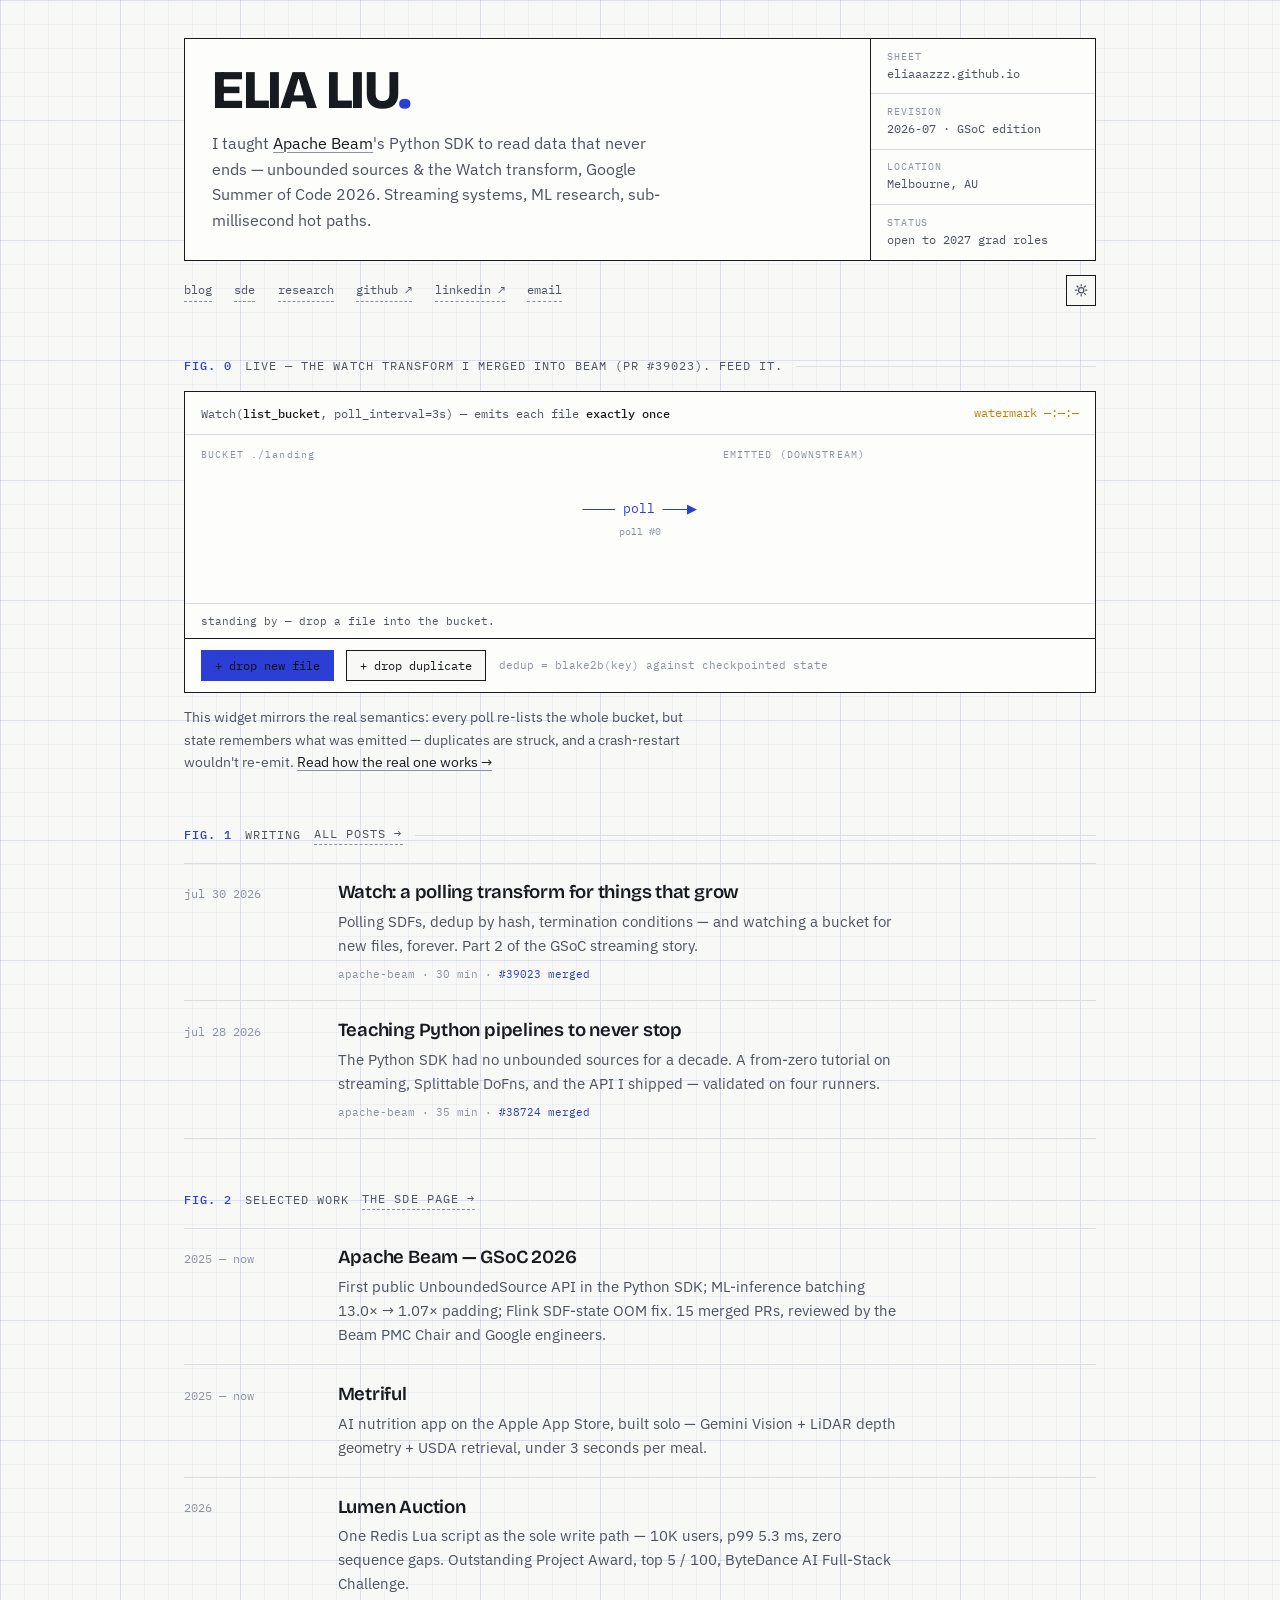
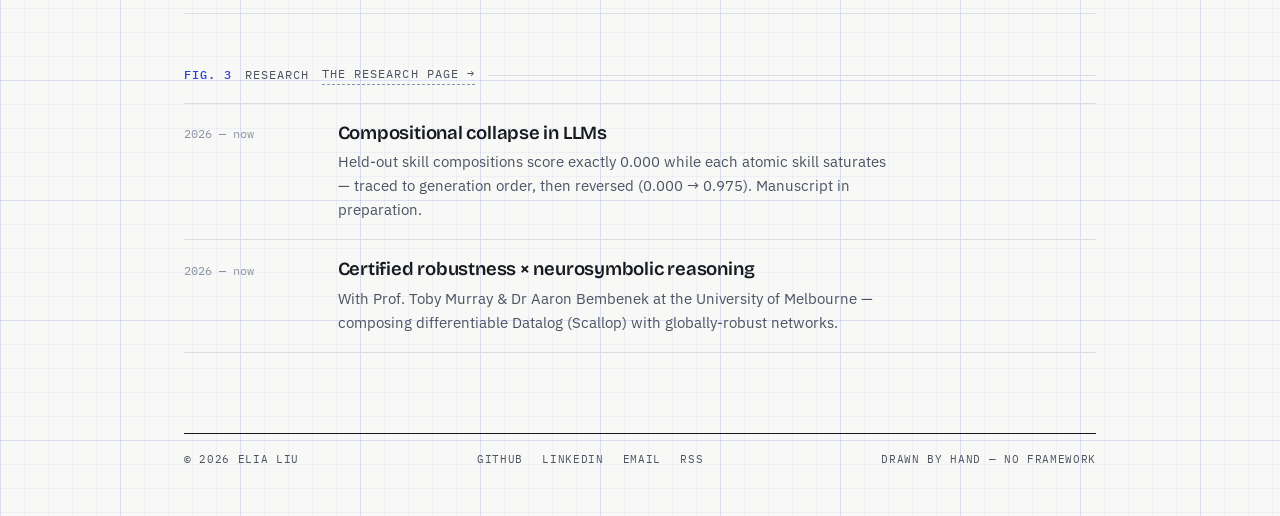
==== index.html @ fddeb636 "feat: launch personal site with schematic design and GSoC blog posts" ====
<!DOCTYPE html>
<html lang="en">
<head>
  <meta charset="utf-8">
  <meta name="viewport" content="width=device-width, initial-scale=1">
  <title>Elia Liu — software engineer &amp; researcher</title>
  <meta name="description" content="Elia (Zhenyu) Liu — GSoC 2026 contributor at Apache Beam, final-year CS at the University of Melbourne. Streaming systems, ML research, and a live demo of the Watch transform.">
  <link rel="canonical" href="https://eliaaazzz.github.io/">
  <meta property="og:title" content="Elia Liu — software engineer &amp; researcher">
  <meta property="og:description" content="I taught Apache Beam's Python SDK to read data that never ends. Streaming systems, ML research, sub-millisecond hot paths.">
  <meta property="og:type" content="website">
  <meta property="og:url" content="https://eliaaazzz.github.io/">
  <meta property="og:site_name" content="Elia Liu">
  <meta name="twitter:card" content="summary">
  <meta name="theme-color" media="(prefers-color-scheme: light)" content="#f8f9f7">
  <meta name="theme-color" media="(prefers-color-scheme: dark)" content="#101114">
  <link rel="icon" type="image/svg+xml" href="/assets/favicon.svg">
  <link rel="alternate" type="application/rss+xml" title="Elia Liu — writing" href="/feed.xml">
  <script>(function(){try{var t=localStorage.getItem("theme");if(t)document.documentElement.setAttribute("data-theme",t)}catch(e){}})();</script>
  <link rel="preconnect" href="https://fonts.googleapis.com">
  <link rel="preconnect" href="https://fonts.gstatic.com" crossorigin>
  <link href="https://fonts.googleapis.com/css2?family=Bricolage+Grotesque:opsz,wght@12..96,600;12..96,700;12..96,800&family=IBM+Plex+Mono:wght@400;500&family=IBM+Plex+Sans:wght@400;500;600&display=swap" rel="stylesheet">
  <link rel="stylesheet" href="/assets/css/main.css">
  <script defer src="/assets/js/main.js"></script>
  <script type="application/ld+json">
  {
    "@context": "https://schema.org",
    "@type": "Person",
    "name": "Elia Liu",
    "alternateName": "Zhenyu Liu",
    "url": "https://eliaaazzz.github.io/",
    "sameAs": [
      "https://github.com/Eliaaazzz",
      "https://www.linkedin.com/in/elia-liu"
    ],
    "jobTitle": "Software Engineer",
    "affiliation": { "@type": "CollegeOrUniversity", "name": "University of Melbourne" }
  }
  </script>
</head>
<body>
  <a class="skip-link" href="#main">Skip to content</a>

  <main id="main" class="shell">

    <header class="tblock">
      <div class="id">
        <h1>Elia Liu<span class="lt">.</span></h1>
        <p class="role">I taught <a href="https://github.com/apache/beam/pulls?q=is%3Apr+author%3AEliaaazzz">Apache Beam</a>'s
          Python SDK to read data that never ends — unbounded sources &amp; the Watch transform,
          Google Summer of Code 2026. Streaming systems, ML research, sub-millisecond hot paths.</p>
      </div>
      <div class="meta">
        <div><b>SHEET</b>eliaaazzz.github.io</div>
        <div><b>REVISION</b>2026-07 · GSoC edition</div>
        <div><b>LOCATION</b>Melbourne, AU</div>
        <div><b>STATUS</b>open to 2027 grad roles</div>
      </div>
    </header>

    <div class="crumbs-row">
      <nav class="crumbs" aria-label="Site">
        <a href="/blog/">blog</a>
        <a href="/sde/">sde</a>
        <a href="/research/">research</a>
        <a href="https://github.com/Eliaaazzz">github ↗</a>
        <a href="https://www.linkedin.com/in/elia-liu">linkedin ↗</a>
        <a href="mailto:elialiulzy@gmail.com">email</a>
      </nav>
      <button class="theme-btn" type="button" aria-label="Toggle color theme">
        <svg class="sun" viewBox="0 0 24 24" fill="none" stroke="currentColor" stroke-width="2" stroke-linecap="round" aria-hidden="true"><circle cx="12" cy="12" r="4.4"/><path d="M12 2.5v2.4M12 19.1v2.4M2.5 12h2.4M19.1 12h2.4M5 5l1.7 1.7M17.3 17.3 19 19M19 5l-1.7 1.7M6.7 17.3 5 19"/></svg>
        <svg class="moon" viewBox="0 0 24 24" fill="none" stroke="currentColor" stroke-width="2" stroke-linecap="round" stroke-linejoin="round" aria-hidden="true"><path d="M20.2 14.2A8.2 8.2 0 0 1 9.8 3.8a8.2 8.2 0 1 0 10.4 10.4Z"/></svg>
      </button>
    </div>

    <section class="fig" aria-labelledby="fig0">
      <div class="fig-cap" id="fig0"><span class="no">FIG. 0</span><span>live — the Watch transform I merged into Beam (PR #39023). feed it.</span></div>
      <div class="sim" id="sim">
        <div class="sim-head">
          <span class="t">Watch(<b>list_bucket</b>, poll_interval=3s) — emits each file <b>exactly once</b></span>
          <span class="wm" id="wm">watermark —:—:—</span>
        </div>
        <div class="sim-body">
          <div class="lane"><h4>BUCKET ./landing</h4><div id="bucket"></div></div>
          <div class="pipe"><span class="arrow">──── poll ───▶</span><span class="lbl" id="pollno">poll #0</span></div>
          <div class="lane"><h4>EMITTED (DOWNSTREAM)</h4><div id="out"></div></div>
        </div>
        <div class="sim-log" id="log">standing by — drop a file into the bucket.</div>
        <div class="sim-controls">
          <button class="btn primary" id="add" type="button">+ drop new file</button>
          <button class="btn" id="dup" type="button">+ drop duplicate</button>
          <span class="hint">dedup = blake2b(key) against checkpointed state</span>
        </div>
      </div>
      <p class="sim-note">This widget mirrors the real semantics: every poll re-lists the whole
        bucket, but state remembers what was emitted — duplicates are struck, and a crash-restart
        wouldn't re-emit. <a href="/blog/beam-python-watch-transform/">Read how the real one works →</a></p>
    </section>

    <section class="fig" aria-labelledby="fig1">
      <div class="fig-cap" id="fig1"><span class="no">FIG. 1</span><span>writing</span><a href="/blog/">all posts →</a></div>
      <div class="rows">
        <div class="row">
          <span class="when">jul 30 2026</span>
          <div>
            <h3><a href="/blog/beam-python-watch-transform/">Watch: a polling transform for things that grow</a></h3>
            <p>Polling SDFs, dedup by hash, termination conditions — and watching a bucket for new
              files, forever. Part 2 of the GSoC streaming story.</p>
            <div class="refs">apache-beam · 30 min · <span class="pr">#39023 merged</span></div>
          </div>
        </div>
        <div class="row">
          <span class="when">jul 28 2026</span>
          <div>
            <h3><a href="/blog/beam-python-unbounded-sources/">Teaching Python pipelines to never stop</a></h3>
            <p>The Python SDK had no unbounded sources for a decade. A from-zero tutorial on streaming,
              Splittable DoFns, and the API I shipped — validated on four runners.</p>
            <div class="refs">apache-beam · 35 min · <span class="pr">#38724 merged</span></div>
          </div>
        </div>
      </div>
    </section>

    <section class="fig" aria-labelledby="fig2">
      <div class="fig-cap" id="fig2"><span class="no">FIG. 2</span><span>selected work</span><a href="/sde/">the SDE page →</a></div>
      <div class="rows">
        <div class="row">
          <span class="when">2025 — now</span>
          <div>
            <h3><a href="/sde/#beam">Apache Beam — GSoC 2026</a></h3>
            <p>First public UnboundedSource API in the Python SDK; ML-inference batching
              13.0× → 1.07× padding; Flink SDF-state OOM fix. 15 merged PRs, reviewed by the
              Beam PMC Chair and Google engineers.</p>
          </div>
        </div>
        <div class="row">
          <span class="when">2025 — now</span>
          <div>
            <h3><a href="/sde/#metriful">Metriful</a></h3>
            <p>AI nutrition app on the Apple App Store, built solo — Gemini Vision + LiDAR depth
              geometry + USDA retrieval, under 3 seconds per meal.</p>
          </div>
        </div>
        <div class="row">
          <span class="when">2026</span>
          <div>
            <h3><a href="/sde/#lumen">Lumen Auction</a></h3>
            <p>One Redis Lua script as the sole write path — 10K users, p99 5.3 ms, zero sequence
              gaps. Outstanding Project Award, top 5 / 100, ByteDance AI Full-Stack Challenge.</p>
          </div>
        </div>
      </div>
    </section>

    <section class="fig" aria-labelledby="fig3">
      <div class="fig-cap" id="fig3"><span class="no">FIG. 3</span><span>research</span><a href="/research/">the research page →</a></div>
      <div class="rows">
        <div class="row">
          <span class="when">2026 — now</span>
          <div>
            <h3><a href="/research/#compomole">Compositional collapse in LLMs</a></h3>
            <p>Held-out skill compositions score exactly 0.000 while each atomic skill saturates —
              traced to generation order, then reversed (0.000 → 0.975). Manuscript in preparation.</p>
          </div>
        </div>
        <div class="row">
          <span class="when">2026 — now</span>
          <div>
            <h3><a href="/research/#neurosymbolic">Certified robustness × neurosymbolic reasoning</a></h3>
            <p>With Prof. Toby Murray &amp; Dr Aaron Bembenek at the University of Melbourne — composing
              differentiable Datalog (Scallop) with globally-robust networks.</p>
          </div>
        </div>
      </div>
    </section>

  </main>

  <footer class="foot shell">
    <div class="foot-inner">
      <span>© 2026 Elia Liu</span>
      <nav class="foot-links" aria-label="Elsewhere">
        <a href="https://github.com/Eliaaazzz">GitHub</a>
        <a href="https://www.linkedin.com/in/elia-liu">LinkedIn</a>
        <a href="mailto:elialiulzy@gmail.com">Email</a>
        <a href="/feed.xml">RSS</a>
      </nav>
      <span>drawn by hand — no framework</span>
    </div>
  </footer>
</body>
</html>
---- assets/css/main.css ----
/* ==========================================================================
   elia liu — personal site
   Direction: "Working Schematic" — the site as an annotated engineering
   drawing that runs. Graph-paper ground, drawing-sheet title block,
   FIG.-numbered sections, ultramarine drafting ink, one live instrument.
   Type: Bricolage Grotesque (display) · IBM Plex Sans (body) · IBM Plex Mono (data)
   Hand-written CSS. No framework, no build step.
   ========================================================================== */

/* ---------- tokens ---------- */

:root {
  color-scheme: light;

  --paper: #f8f9f7;
  --panel: #fdfdfc;
  --inset: #f0f1ee;
  --ink: #171a1f;
  --ink2: #4c5361;
  --ink3: #8b93a3;
  --line: #d9dce3;
  --frame: #171a1f;            /* 1.5px drawing frames */

  --blue: #2b3fd6;             /* ultramarine drafting ink */
  --blue-strong: #1e2fa8;
  --blue-soft: rgba(43, 63, 214, 0.08);
  --amber: #c77e02;            /* instrument readouts (watermark) */

  --grid: rgba(43, 63, 214, 0.05);
  --grid2: rgba(43, 63, 214, 0.1);

  --sel: rgba(43, 63, 214, 0.16);

  --code-bg: #f1f2ee;
  --syn-comment: #7d8490;
  --syn-keyword: #2b3fd6;
  --syn-string: #2f7d4f;
  --syn-number: #c77e02;
  --syn-title: #7a3fd1;
  --syn-builtin: #8a4baf;

  --disp: "Bricolage Grotesque", "Arial Black", sans-serif;
  --sans: "IBM Plex Sans", -apple-system, "Segoe UI", sans-serif;
  --mono: "IBM Plex Mono", ui-monospace, Consolas, monospace;

  --w: 60rem;
  --w-prose: 44rem;
}

[data-theme="dark"] {
  color-scheme: dark;
  --paper: #101114;
  --panel: #16181d;
  --inset: #1a1c22;
  --ink: #e8eaf2;
  --ink2: #aab0bf;
  --ink3: #6c7382;
  --line: #2a2d35;
  --frame: #c6cad6;

  --blue: #8b9aff;
  --blue-strong: #a9b5ff;
  --blue-soft: rgba(139, 154, 255, 0.12);
  --amber: #e0a33e;

  --grid: rgba(139, 154, 255, 0.045);
  --grid2: rgba(139, 154, 255, 0.09);

  --sel: rgba(139, 154, 255, 0.25);

  --code-bg: #14161a;
  --syn-comment: #7d8590;
  --syn-keyword: #8b9aff;
  --syn-string: #7ec699;
  --syn-number: #e0a33e;
  --syn-title: #c39ef0;
  --syn-builtin: #c39ef0;
}

@media (prefers-color-scheme: dark) {
  :root:not([data-theme="light"]) {
    color-scheme: dark;
    --paper: #101114;
    --panel: #16181d;
    --inset: #1a1c22;
    --ink: #e8eaf2;
    --ink2: #aab0bf;
    --ink3: #6c7382;
    --line: #2a2d35;
    --frame: #c6cad6;

    --blue: #8b9aff;
    --blue-strong: #a9b5ff;
    --blue-soft: rgba(139, 154, 255, 0.12);
    --amber: #e0a33e;

    --grid: rgba(139, 154, 255, 0.045);
    --grid2: rgba(139, 154, 255, 0.09);

    --sel: rgba(139, 154, 255, 0.25);

    --code-bg: #14161a;
    --syn-comment: #7d8590;
    --syn-keyword: #8b9aff;
    --syn-string: #7ec699;
    --syn-number: #e0a33e;
    --syn-title: #c39ef0;
    --syn-builtin: #c39ef0;
  }
}

/* ---------- base ---------- */

*, *::before, *::after { box-sizing: border-box; }

html { -webkit-text-size-adjust: 100%; }

body {
  margin: 0;
  overflow-x: clip;
  background: var(--paper);
  color: var(--ink);
  font-family: var(--sans);
  font-size: 1rem;
  line-height: 1.62;
  -webkit-font-smoothing: antialiased;
  text-rendering: optimizeLegibility;
  background-image:
    linear-gradient(var(--grid) 1px, transparent 1px),
    linear-gradient(90deg, var(--grid) 1px, transparent 1px),
    linear-gradient(var(--grid2) 1px, transparent 1px),
    linear-gradient(90deg, var(--grid2) 1px, transparent 1px);
  background-size: 24px 24px, 24px 24px, 120px 120px, 120px 120px;
}

::selection { background: var(--sel); }

img, svg { max-width: 100%; height: auto; }

a {
  color: inherit;
  text-decoration: underline;
  text-decoration-thickness: 1px;
  text-underline-offset: 3px;
  text-decoration-color: var(--ink3);
  transition: color 120ms ease, text-decoration-color 120ms ease;
}
a:hover { color: var(--blue); text-decoration-color: var(--blue); }

:focus-visible {
  outline: 2px solid var(--blue);
  outline-offset: 2px;
}

h1, h2, h3, h4 { margin: 0; line-height: 1.15; }

.shell { max-width: var(--w); margin-inline: auto; padding-inline: 1.5rem; }
.shell--prose { max-width: var(--w-prose); }

.skip-link {
  position: absolute;
  left: 1rem;
  top: -3.5rem;
  z-index: 100;
  background: var(--ink);
  color: var(--paper);
  padding: 0.4rem 0.8rem;
  font-family: var(--mono);
  font-size: 0.8rem;
  text-decoration: none;
  transition: top 120ms ease;
}
.skip-link:focus-visible { top: 1rem; }

/* ---------- topbar (sub-pages) ---------- */

.topbar {
  display: flex;
  align-items: center;
  justify-content: space-between;
  gap: 1rem;
  padding-block: 1.6rem 0;
}
.topbar .wordmark {
  font-family: var(--disp);
  font-weight: 800;
  font-size: 1.05rem;
  letter-spacing: -0.02em;
  text-decoration: none;
}
.topbar .wordmark:hover { color: var(--blue); }
.topbar .wordmark .lt { color: var(--blue); }
.topbar-right { display: flex; align-items: center; gap: 0.9rem 1.3rem; flex-wrap: wrap; justify-content: flex-end; }

/* ---------- crumbs nav ---------- */

.crumbs {
  display: flex;
  align-items: center;
  flex-wrap: wrap;
  gap: 0.8rem 1.4rem;
  font-family: var(--mono);
  font-size: 0.78rem;
}
.crumbs a {
  color: var(--ink2);
  text-decoration: none;
  border-bottom: 1px dashed var(--ink3);
  padding-bottom: 1px;
}
.crumbs a:hover { color: var(--blue); border-bottom-color: var(--blue); }
.crumbs a[aria-current="page"] { color: var(--ink); border-bottom: 2px solid var(--blue); }
.crumbs-row { margin: 0.9rem 0 0; display: flex; align-items: center; justify-content: space-between; gap: 1rem; }

.theme-btn {
  display: grid;
  place-items: center;
  width: 1.9rem;
  height: 1.9rem;
  padding: 0;
  border: 1.5px solid var(--frame);
  background: var(--paper);
  color: var(--ink2);
  cursor: pointer;
}
.theme-btn:hover { background: var(--ink); color: var(--paper); border-color: var(--ink); }
.theme-btn svg { width: 0.9rem; height: 0.9rem; }
.theme-btn .moon { display: none; }
[data-theme="dark"] .theme-btn .moon { display: block; }
[data-theme="dark"] .theme-btn .sun { display: none; }
@media (prefers-color-scheme: dark) {
  :root:not([data-theme="light"]) .theme-btn .moon { display: block; }
  :root:not([data-theme="light"]) .theme-btn .sun { display: none; }
}

/* ---------- title block (home hero) ---------- */

.tblock {
  margin-top: 2.4rem;
  border: 1.5px solid var(--frame);
  background: var(--panel);
  display: grid;
  grid-template-columns: 1fr auto;
}
.tblock .id { padding: 1.5rem 1.7rem 1.6rem; border-right: 1.5px solid var(--frame); }
.tblock h1 {
  font-family: var(--disp);
  font-weight: 800;
  font-size: clamp(2.1rem, 5.5vw, 3.4rem);
  letter-spacing: -0.03em;
  line-height: 1;
  text-transform: uppercase;
}
.tblock h1 .lt { color: var(--blue); }
.tblock .role { margin: 0.8rem 0 0; color: var(--ink2); max-width: 46ch; }
.tblock .role a { color: var(--ink); }
.tblock .role a:hover { color: var(--blue); }
.tblock .meta { display: grid; grid-auto-rows: 1fr; min-width: 14rem; }
.tblock .meta > div {
  padding: 0.5rem 1rem;
  border-bottom: 1px solid var(--line);
  font-family: var(--mono);
  font-size: 0.73rem;
  color: var(--ink2);
  display: flex;
  flex-direction: column;
  justify-content: center;
}
.tblock .meta > div:last-child { border-bottom: 0; }
.tblock .meta b {
  color: var(--ink3);
  font-weight: 400;
  font-size: 0.62rem;
  letter-spacing: 0.09em;
}
@media (max-width: 700px) {
  .tblock { grid-template-columns: 1fr; }
  .tblock .id { border-right: 0; border-bottom: 1.5px solid var(--frame); }
  .tblock .meta { grid-auto-rows: auto; grid-template-columns: 1fr 1fr; }
}

/* ---------- page strip (sub-page heading) ---------- */

.pstrip {
  margin-top: 1.6rem;
  border: 1.5px solid var(--frame);
  background: var(--panel);
  display: flex;
  align-items: stretch;
  justify-content: space-between;
  gap: 1rem;
}
.pstrip h1 {
  font-family: var(--disp);
  font-weight: 800;
  font-size: clamp(1.5rem, 3.6vw, 2.2rem);
  letter-spacing: -0.025em;
  text-transform: uppercase;
  padding: 1rem 1.4rem;
}
.pstrip .cell {
  border-left: 1.5px solid var(--frame);
  padding: 0.7rem 1.1rem;
  font-family: var(--mono);
  font-size: 0.7rem;
  color: var(--ink2);
  display: flex;
  flex-direction: column;
  justify-content: center;
  min-width: 10rem;
}
.pstrip .cell b { color: var(--ink3); font-weight: 400; font-size: 0.6rem; letter-spacing: 0.09em; }
@media (max-width: 560px) { .pstrip .cell { display: none; } }

.page-dek { margin: 1.3rem 0 0; color: var(--ink2); max-width: 62ch; }
.page-dek a { color: var(--ink); }
.page-dek a:hover { color: var(--blue); }

/* ---------- FIG sections ---------- */

.fig { margin-top: 3.2rem; }
.fig-cap {
  font-family: var(--mono);
  font-size: 0.72rem;
  letter-spacing: 0.09em;
  color: var(--ink2);
  display: flex;
  align-items: center;
  gap: 0.8rem;
  text-transform: uppercase;
}
.fig-cap .no { color: var(--blue); font-weight: 500; white-space: nowrap; }
.fig-cap::after { content: ""; flex: 1; border-top: 1px solid var(--line); }
.fig-cap a { color: var(--ink2); text-decoration: none; border-bottom: 1px dashed var(--ink3); }
.fig-cap a:hover { color: var(--blue); border-bottom-color: var(--blue); }

/* ---------- rows (lists of work / posts) ---------- */

.rows { margin-top: 1.1rem; }
.row {
  display: grid;
  grid-template-columns: 8rem 1fr;
  gap: 0.4rem 1.6rem;
  padding: 1.05rem 0;
  border-bottom: 1px solid var(--line);
}
.row:first-child { border-top: 1px solid var(--line); }
.row .when {
  font-family: var(--mono);
  font-size: 0.72rem;
  color: var(--ink3);
  padding-top: 0.3rem;
  line-height: 1.6;
}
.row .when .place { display: block; margin-top: 0.15rem; }
.row h3 {
  font-family: var(--disp);
  font-weight: 600;
  font-size: 1.16rem;
  letter-spacing: -0.012em;
  line-height: 1.3;
}
.row h3 a { text-decoration: none; border-bottom: 2px solid transparent; }
.row h3 a:hover { color: var(--blue); border-bottom-color: var(--blue); }
.row p { margin: 0.35rem 0 0; color: var(--ink2); font-size: 0.93rem; max-width: 62ch; }
.row p a { color: var(--ink); }
.row .refs {
  font-family: var(--mono);
  font-size: 0.7rem;
  color: var(--ink3);
  margin-top: 0.45rem;
}
.row .refs .pr { color: var(--blue); }
.row ul { margin: 0.7rem 0 0; padding-left: 1.15rem; font-size: 0.92rem; color: var(--ink2); }
.row li { margin-bottom: 0.45rem; line-height: 1.6; }
.row li::marker { color: var(--blue); }
.row li strong { color: var(--ink); font-weight: 600; }
.row li a { color: var(--ink); }
@media (max-width: 640px) {
  .row { grid-template-columns: 1fr; }
  .row .when .place { display: inline; margin-left: 0.5rem; }
}

/* ---------- spec table (skills / education) ---------- */

.spec { margin-top: 1.1rem; border: 1.5px solid var(--frame); background: var(--panel); }
.spec-row {
  display: grid;
  grid-template-columns: 10rem 1fr;
  border-bottom: 1px solid var(--line);
}
.spec-row:last-child { border-bottom: 0; }
.spec-row .k {
  font-family: var(--mono);
  font-size: 0.68rem;
  letter-spacing: 0.09em;
  text-transform: uppercase;
  color: var(--ink3);
  padding: 0.7rem 1rem;
  border-right: 1px solid var(--line);
}
.spec-row .v { padding: 0.6rem 1rem; font-size: 0.9rem; color: var(--ink2); }
.spec-row .v a { color: var(--ink); }
@media (max-width: 560px) {
  .spec-row { grid-template-columns: 1fr; }
  .spec-row .k { border-right: 0; padding-bottom: 0; }
}

/* ---------- the live instrument (Watch sim) ---------- */

.sim { border: 1.5px solid var(--frame); margin-top: 1rem; background: var(--panel); }
.sim-head {
  display: flex;
  justify-content: space-between;
  align-items: center;
  flex-wrap: wrap;
  gap: 0.4rem 1rem;
  padding: 0.7rem 1rem;
  border-bottom: 1px solid var(--line);
}
.sim-head .t { font-family: var(--mono); font-size: 0.74rem; color: var(--ink2); }
.sim-head .t b { color: var(--ink); font-weight: 500; }
.sim-head .wm { font-family: var(--mono); font-size: 0.72rem; color: var(--amber); }
.sim-body { display: grid; grid-template-columns: 1fr auto 1fr; min-height: 168px; }
.sim .lane { padding: 0.9rem 1rem; min-width: 0; }
.sim .lane h4 {
  margin: 0 0 0.6rem;
  font-family: var(--mono);
  font-weight: 400;
  font-size: 0.64rem;
  letter-spacing: 0.11em;
  color: var(--ink3);
}
.sim .pipe {
  display: flex;
  flex-direction: column;
  justify-content: center;
  align-items: center;
  padding: 0 0.6rem;
}
.sim .pipe .arrow { font-family: var(--mono); color: var(--blue); font-size: 0.8rem; white-space: nowrap; }
.sim .pipe .lbl { font-family: var(--mono); font-size: 0.6rem; color: var(--ink3); margin-top: 0.25rem; }
.chip {
  display: inline-flex;
  align-items: center;
  gap: 0.4rem;
  font-family: var(--mono);
  font-size: 0.74rem;
  border: 1px solid var(--line);
  padding: 0.16rem 0.5rem;
  margin: 0 0.3rem 0.35rem 0;
  background: var(--paper);
  transition: border-color 200ms ease, box-shadow 200ms ease, color 200ms ease;
}
.chip.scan { border-color: var(--blue); box-shadow: 0 0 0 2px var(--blue-soft); }
.chip.new { border-color: var(--blue); color: var(--blue); }
.chip.dup { color: var(--ink3); text-decoration: line-through; }
.chip .ts { color: var(--ink3); font-size: 0.62rem; }
.sim-log {
  border-top: 1px solid var(--line);
  padding: 0.5rem 1rem;
  font-family: var(--mono);
  font-size: 0.7rem;
  color: var(--ink2);
  min-height: 1.5rem;
}
.sim-log .ok { color: var(--blue); }
.sim-controls {
  display: flex;
  align-items: center;
  gap: 0.6rem 0.8rem;
  flex-wrap: wrap;
  padding: 0.7rem 1rem;
  border-top: 1.5px solid var(--frame);
}
.sim-controls .hint { font-family: var(--mono); font-size: 0.66rem; color: var(--ink3); }
.btn {
  font-family: var(--mono);
  font-size: 0.74rem;
  border: 1.5px solid var(--frame);
  background: var(--paper);
  color: var(--ink);
  padding: 0.42rem 0.8rem;
  cursor: pointer;
}
.btn:hover { background: var(--ink); color: var(--paper); }
.btn.primary { background: var(--blue); border-color: var(--blue); color: #fff; }
.btn.primary:hover { background: var(--blue-strong); border-color: var(--blue-strong); }
[data-theme="dark"] .btn.primary, :root:not([data-theme="light"]) .btn.primary { color: #101114; }
.sim-note { font-size: 0.88rem; color: var(--ink2); margin: 0.8rem 0 0; max-width: 64ch; }
.sim-note a { color: var(--ink); }
@media (max-width: 700px) {
  .sim-body { grid-template-columns: 1fr; }
  .sim .pipe { padding: 0.5rem 1rem; align-items: flex-start; }
}

/* ---------- link row ---------- */

.link-row {
  display: flex;
  flex-wrap: wrap;
  gap: 0.6rem 1.4rem;
  margin-top: 1.1rem;
  font-family: var(--mono);
  font-size: 0.8rem;
}
.link-row a { color: var(--ink2); text-decoration: none; border-bottom: 1px dashed var(--ink3); padding-bottom: 1px; }
.link-row a:hover { color: var(--blue); border-bottom-color: var(--blue); }

/* ---------- posts ---------- */

.post-head { padding-top: 2.2rem; }
.post-head .crumb { font-family: var(--mono); font-size: 0.74rem; color: var(--ink3); }
.post-head .crumb a { color: var(--ink2); text-decoration: none; border-bottom: 1px dashed var(--ink3); }
.post-head .crumb a:hover { color: var(--blue); border-bottom-color: var(--blue); }
.post-head h1 {
  margin-top: 1rem;
  font-family: var(--disp);
  font-weight: 800;
  font-size: clamp(1.9rem, 4.5vw, 2.9rem);
  letter-spacing: -0.028em;
  line-height: 1.08;
  text-wrap: balance;
}
.post-head .dek { margin: 1.2rem 0 0; color: var(--ink2); line-height: 1.7; max-width: 62ch; }
.post-meta {
  display: flex;
  flex-wrap: wrap;
  gap: 0.35rem 0.55rem;
  margin-top: 1.2rem;
  font-family: var(--mono);
  font-size: 0.74rem;
  color: var(--ink3);
}
.post-meta .sep { color: var(--line); }

.post-layout { padding-top: 2rem; }

.toc { display: none; }
details.toc-mobile {
  margin: 0 0 2.2rem;
  border: 1.5px solid var(--frame);
  background: var(--panel);
  padding: 0.75rem 1rem;
  font-size: 0.9rem;
}
details.toc-mobile summary {
  cursor: pointer;
  font-family: var(--mono);
  font-size: 0.7rem;
  letter-spacing: 0.11em;
  text-transform: uppercase;
  color: var(--ink2);
}
details.toc-mobile ol { margin: 0.8rem 0 0.2rem; padding-left: 1.3rem; color: var(--ink2); }
details.toc-mobile li { margin-bottom: 0.3rem; }
details.toc-mobile a { text-decoration: none; color: inherit; }
details.toc-mobile a:hover { color: var(--blue); }

/* ---------- prose ---------- */

.prose { line-height: 1.75; max-width: var(--w-prose); }

.prose p, .prose ul, .prose ol { margin: 0 0 1.25rem; }
.prose ul, .prose ol { padding-left: 1.35rem; }
.prose li { margin-bottom: 0.4rem; }
.prose li::marker { color: var(--blue); }

.prose a { text-decoration-color: var(--ink3); }
.prose a:hover { color: var(--blue); text-decoration-color: var(--blue); }

.prose strong { font-weight: 600; }

.prose h2 {
  font-family: var(--disp);
  font-size: 1.45rem;
  font-weight: 700;
  letter-spacing: -0.018em;
  margin: 3rem 0 1rem;
  scroll-margin-top: 2rem;
}
.prose h3 {
  font-family: var(--disp);
  font-size: 1.1rem;
  font-weight: 600;
  margin: 2.2rem 0 0.8rem;
  scroll-margin-top: 2rem;
}
.prose h2 a, .prose h3 a { text-decoration: none; }
.prose h2 a:hover, .prose h3 a:hover { color: var(--blue); }

.prose hr { border: 0; border-top: 1px solid var(--line); margin: 2.5rem 0; }

.prose blockquote {
  margin: 1.6rem 0;
  padding: 0.1rem 0 0.1rem 1.1rem;
  border-left: 2px solid var(--blue);
  color: var(--ink2);
}
.prose blockquote p:last-child { margin-bottom: 0; }

.prose code {
  font-family: var(--mono);
  font-size: 0.85em;
  background: var(--inset);
  border: 1px solid var(--line);
  padding: 0.08em 0.32em;
  overflow-wrap: break-word;
}

/* code blocks */
.codeblock {
  margin: 1.6rem 0;
  border: 1.5px solid var(--frame);
  background: var(--code-bg);
  overflow: hidden;
}
.codeblock-bar {
  display: flex;
  align-items: center;
  justify-content: space-between;
  gap: 1rem;
  padding: 0.45rem 0.9rem;
  border-bottom: 1px solid var(--line);
  background: var(--panel);
}
.codeblock-bar .fname { font-family: var(--mono); font-size: 0.7rem; letter-spacing: 0.05em; color: var(--ink2); }
.copy-btn {
  font-family: var(--mono);
  font-size: 0.68rem;
  color: var(--ink2);
  background: transparent;
  border: 1px solid var(--line);
  padding: 0.14rem 0.5rem;
  cursor: pointer;
}
.copy-btn:hover { color: var(--paper); background: var(--ink); border-color: var(--ink); }
.copy-btn.done { color: var(--blue); border-color: var(--blue); background: transparent; }

.codeblock pre {
  margin: 0;
  padding: 0.95rem 1rem;
  overflow-x: auto;
  font-family: var(--mono);
  font-size: 0.8125rem;
  line-height: 1.6;
  -webkit-overflow-scrolling: touch;
}
.codeblock pre code { background: none; border: 0; padding: 0; font-size: inherit; }

.hljs { color: var(--ink); }
.hljs-comment, .hljs-quote { color: var(--syn-comment); font-style: italic; }
.hljs-keyword, .hljs-selector-tag { color: var(--syn-keyword); }
.hljs-string, .hljs-addition { color: var(--syn-string); }
.hljs-number, .hljs-literal { color: var(--syn-number); }
.hljs-title, .hljs-section, .hljs-name { color: var(--syn-title); }
.hljs-built_in, .hljs-type, .hljs-class { color: var(--syn-builtin); }
.hljs-meta, .hljs-doctag { color: var(--syn-comment); }
.hljs-emphasis { font-style: italic; }
.hljs-strong { font-weight: 600; }

/* callouts — drawing annotations */
.callout {
  margin: 1.6rem 0;
  padding: 0.9rem 1.1rem;
  border: 1px dashed var(--ink3);
  background: var(--panel);
  font-size: 0.9375rem;
}
.callout p { margin: 0 0 0.5rem; }
.callout p:last-child { margin: 0; }
.callout .callout-label {
  display: block;
  font-family: var(--mono);
  font-size: 0.66rem;
  letter-spacing: 0.12em;
  text-transform: uppercase;
  color: var(--blue);
  margin-bottom: 0.45rem;
}
.callout--plain .callout-label { color: var(--ink3); }

/* tables */
.table-wrap { margin: 1.6rem 0; overflow-x: auto; border: 1.5px solid var(--frame); background: var(--panel); }
.prose table { border-collapse: collapse; width: 100%; font-size: 0.86rem; line-height: 1.55; }
.prose th {
  font-family: var(--mono);
  font-weight: 500;
  font-size: 0.68rem;
  letter-spacing: 0.09em;
  text-transform: uppercase;
  text-align: left;
  color: var(--ink3);
  padding: 0.55rem 1rem;
  border-bottom: 1.5px solid var(--frame);
}
.prose td { padding: 0.55rem 1rem; border-bottom: 1px solid var(--line); vertical-align: top; }
.prose tr:last-child td { border-bottom: 0; }
.prose td:first-child { white-space: nowrap; }

/* figures & diagrams */
.prose figure { margin: 2rem 0; }
.prose figcaption {
  margin-top: 0.7rem;
  font-family: var(--mono);
  font-size: 0.74rem;
  color: var(--ink3);
  text-align: center;
}
.diagram { display: block; margin-inline: auto; color: var(--ink2); }
.diagram .d-line { stroke: var(--ink3); }
.diagram .d-box { fill: var(--panel); stroke: var(--ink3); }
.diagram .d-box-accent { fill: var(--blue-soft); stroke: var(--blue); }
.diagram .d-ink { fill: var(--ink); }
.diagram .d-ink2 { fill: var(--ink2); }
.diagram .d-ink3 { fill: var(--ink3); }
.diagram .d-accent { fill: var(--blue); }
.diagram .d-accent-stroke { stroke: var(--blue); }
.diagram text { font-family: var(--mono); }

/* post footer */
.post-foot { padding-block: 2.5rem 0.5rem; }
.post-foot .back {
  font-family: var(--mono);
  font-size: 0.78rem;
  color: var(--ink2);
  text-decoration: none;
  border-bottom: 1px dashed var(--ink3);
}
.post-foot .back:hover { color: var(--blue); border-bottom-color: var(--blue); }
.post-nav {
  display: grid;
  grid-template-columns: 1fr 1fr;
  gap: 1rem;
  margin-top: 1.6rem;
  border: 1.5px solid var(--frame);
  background: var(--panel);
}
.post-nav a { text-decoration: none; padding: 0.9rem 1.1rem; font-size: 0.92rem; }
.post-nav a:first-child:not(.next) { border-right: 1px solid var(--line); }
.post-nav .dir {
  display: block;
  font-family: var(--mono);
  font-size: 0.64rem;
  letter-spacing: 0.11em;
  text-transform: uppercase;
  color: var(--ink3);
  margin-bottom: 0.3rem;
}
.post-nav .t { font-family: var(--disp); font-weight: 600; }
.post-nav a:hover .t { color: var(--blue); }
.post-nav .next { text-align: right; grid-column: 2; }
@media (max-width: 640px) {
  .post-nav { grid-template-columns: 1fr; }
  .post-nav .next { text-align: left; grid-column: 1; }
  .post-nav a:first-child:not(.next) { border-right: 0; border-bottom: 1px solid var(--line); }
}

/* ---------- footer ---------- */

.foot {
  margin-top: 4rem;
  padding-block: 1rem 3rem;
}
.foot-inner {
  border-top: 1.5px solid var(--frame);
  padding-top: 1rem;
  display: flex;
  flex-wrap: wrap;
  justify-content: space-between;
  gap: 0.6rem 1.5rem;
  font-family: var(--mono);
  font-size: 0.7rem;
  letter-spacing: 0.06em;
  color: var(--ink2);
  text-transform: uppercase;
}
.foot-links { display: flex; flex-wrap: wrap; gap: 0.4rem 1.2rem; }
.foot-links a { color: var(--ink2); text-decoration: none; }
.foot-links a:hover { color: var(--blue); }

/* ---------- motion ---------- */

@media (prefers-reduced-motion: reduce) {
  *, *::before, *::after {
    animation-duration: 0.001s !important;
    transition-duration: 0.001s !important;
  }
}
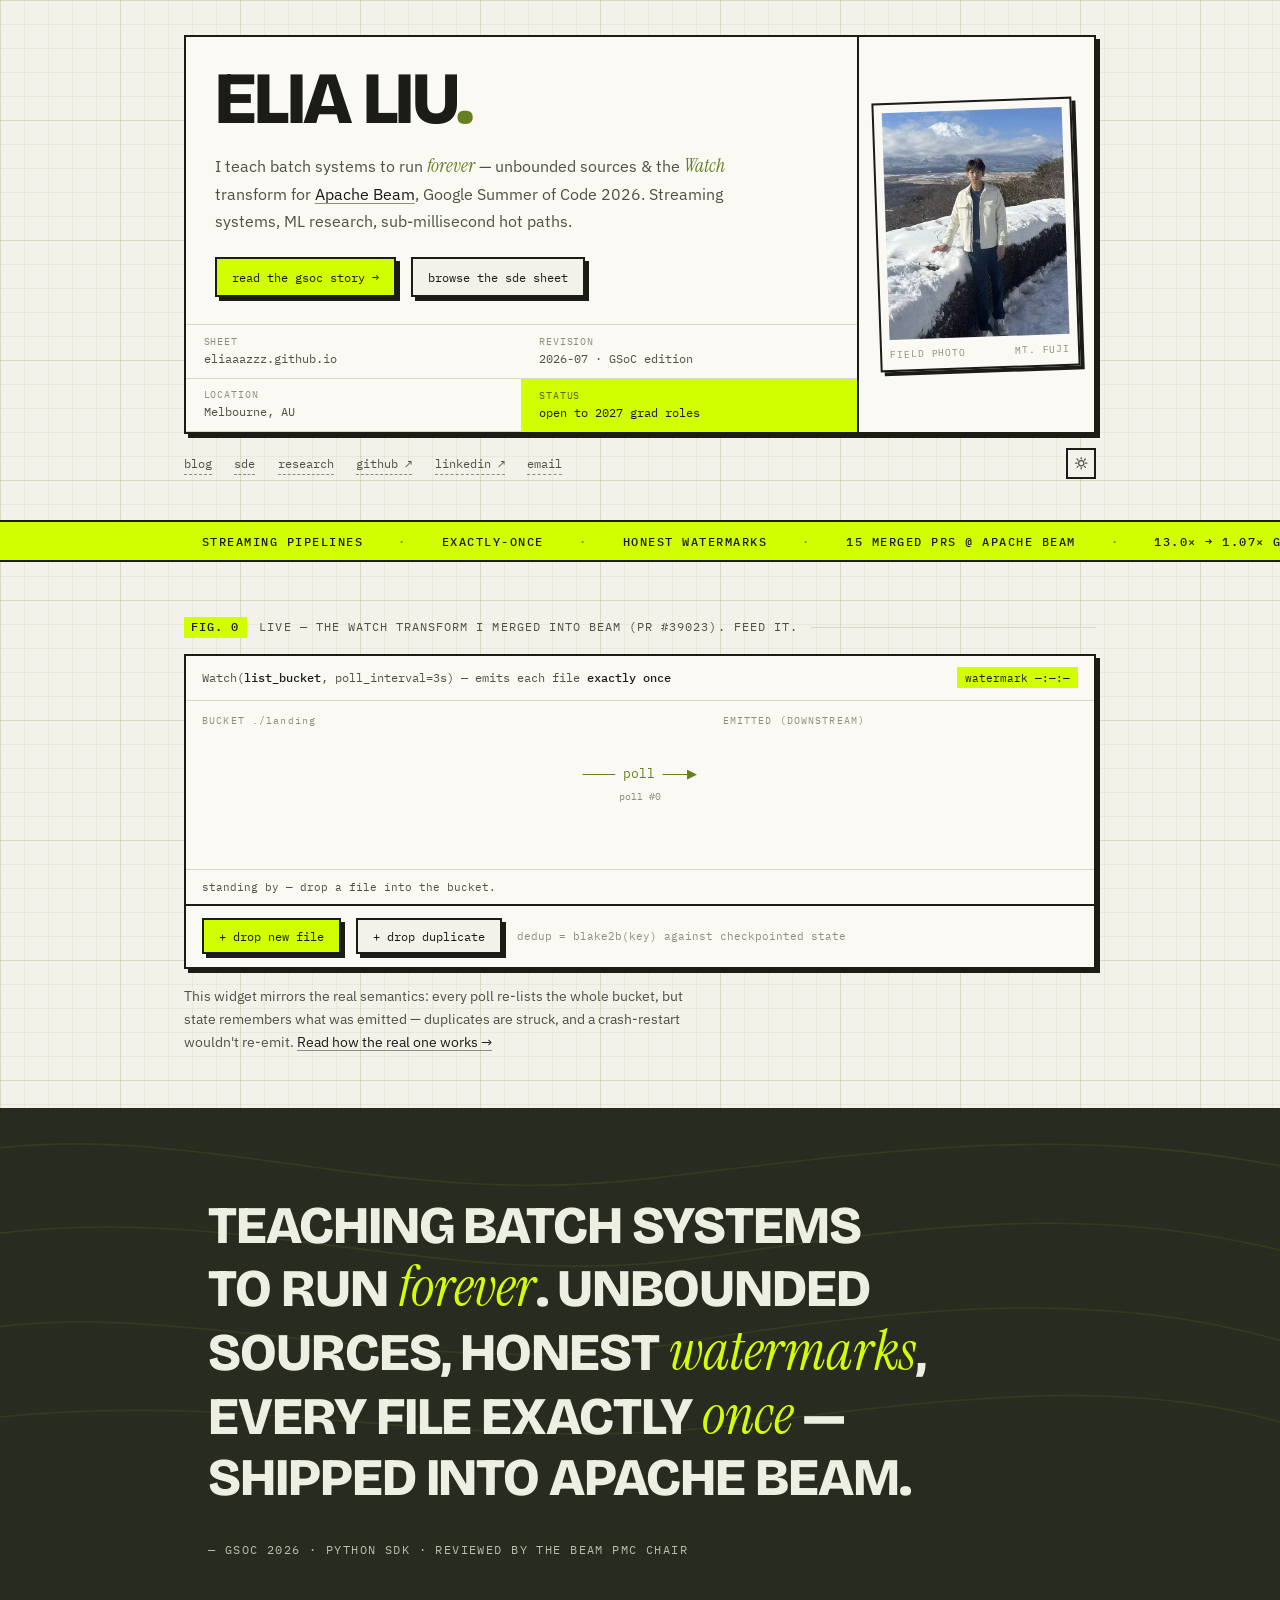
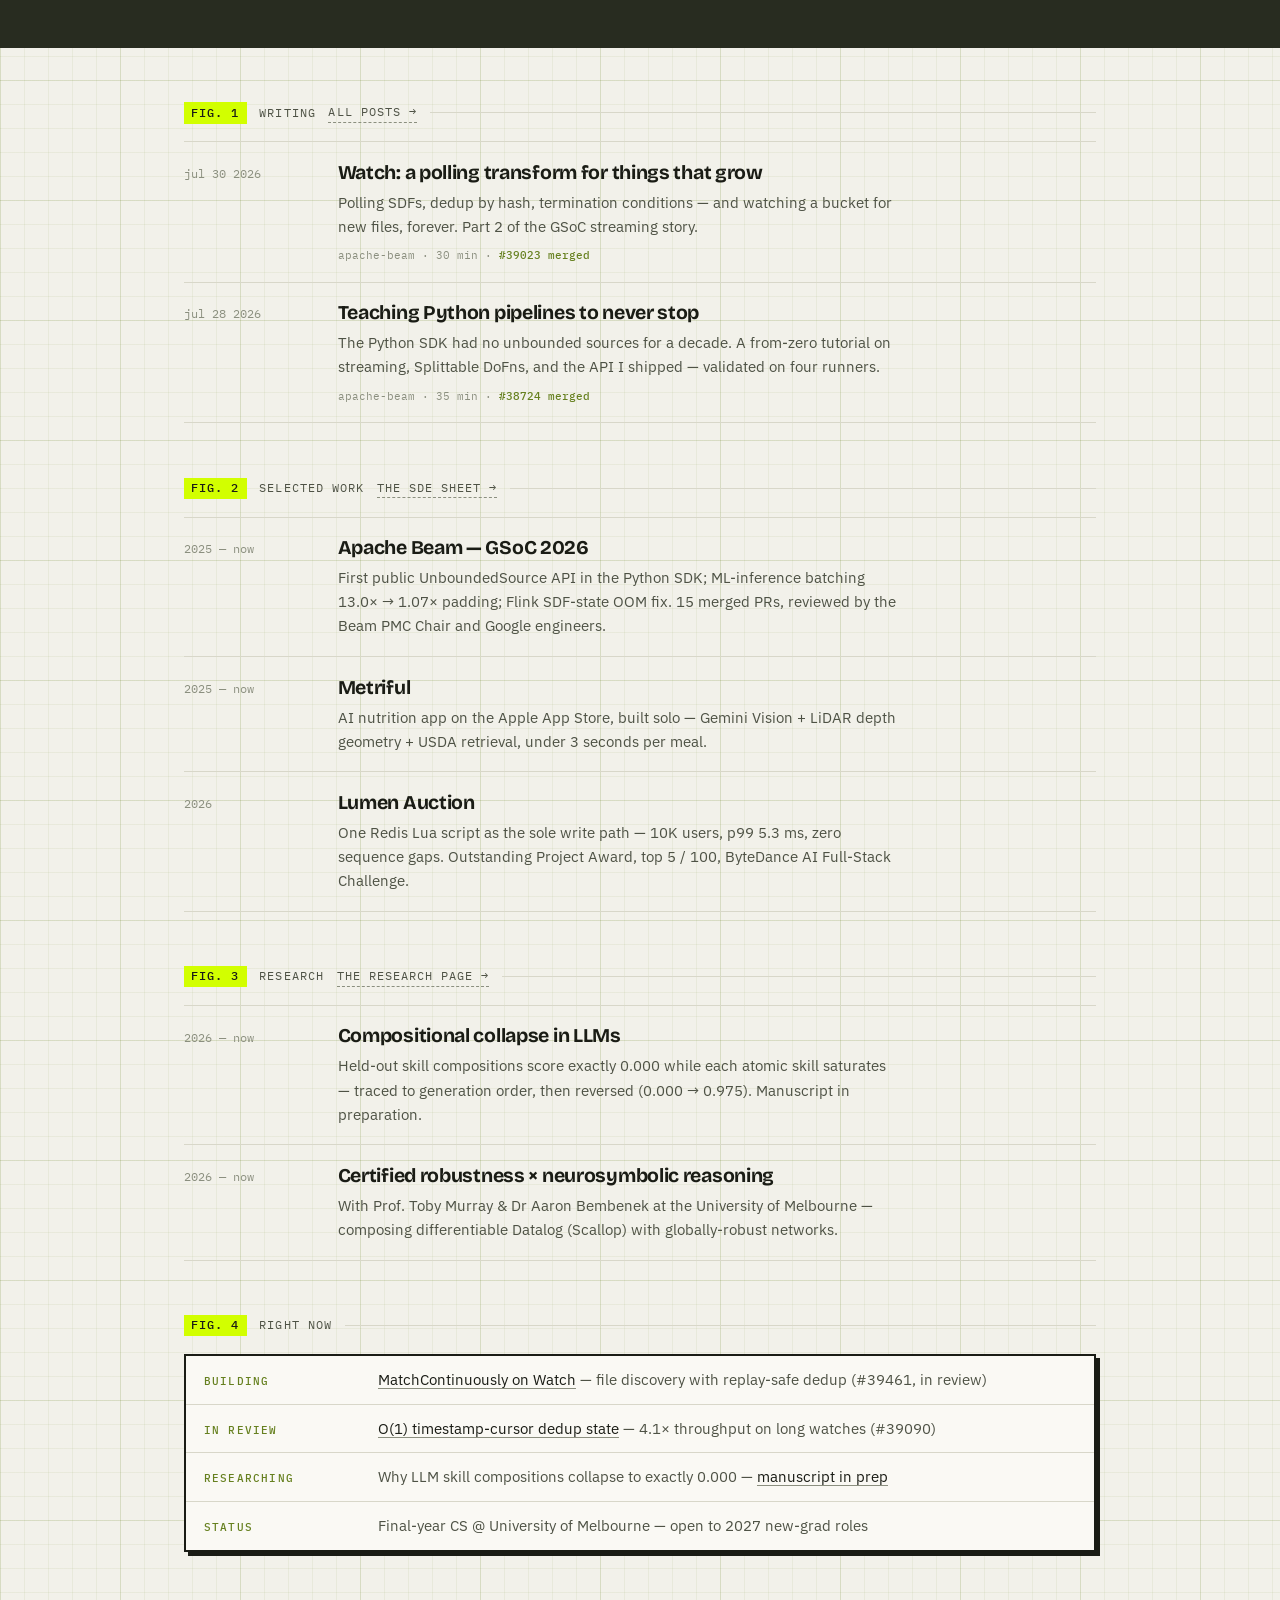
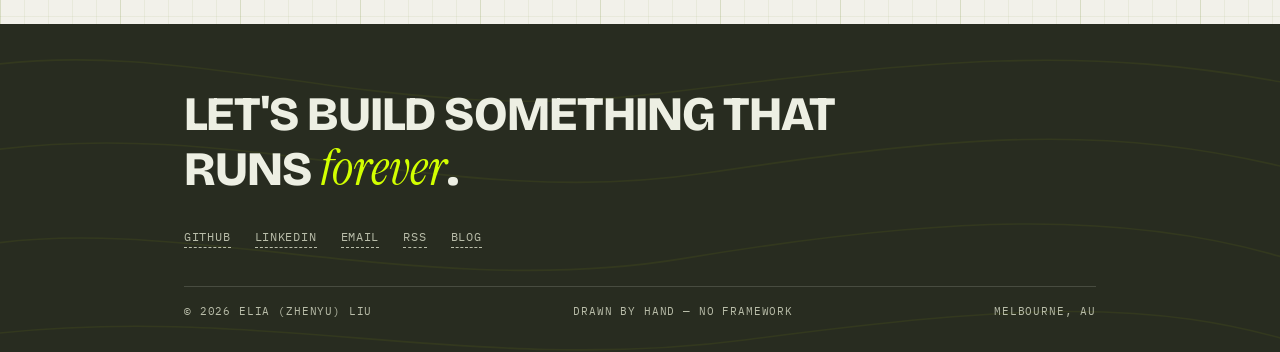
==== commit cbff93e4: "feat: electrify the schematic - chartreuse palette, manifesto band, ticker, portrait, reveals" ====
--- a/index.html
+++ b/index.html
@@ -7,19 +7,20 @@
   <meta name="description" content="Elia (Zhenyu) Liu — GSoC 2026 contributor at Apache Beam, final-year CS at the University of Melbourne. Streaming systems, ML research, and a live demo of the Watch transform.">
   <link rel="canonical" href="https://eliaaazzz.github.io/">
   <meta property="og:title" content="Elia Liu — software engineer &amp; researcher">
-  <meta property="og:description" content="I taught Apache Beam's Python SDK to read data that never ends. Streaming systems, ML research, sub-millisecond hot paths.">
+  <meta property="og:description" content="I teach batch systems to run forever. Unbounded sources & the Watch transform for Apache Beam, GSoC 2026.">
   <meta property="og:type" content="website">
   <meta property="og:url" content="https://eliaaazzz.github.io/">
   <meta property="og:site_name" content="Elia Liu">
+  <meta property="og:image" content="https://eliaaazzz.github.io/assets/img/elia.jpg">
   <meta name="twitter:card" content="summary">
-  <meta name="theme-color" media="(prefers-color-scheme: light)" content="#f8f9f7">
-  <meta name="theme-color" media="(prefers-color-scheme: dark)" content="#101114">
+  <meta name="theme-color" media="(prefers-color-scheme: light)" content="#f2f1ea">
+  <meta name="theme-color" media="(prefers-color-scheme: dark)" content="#171a12">
   <link rel="icon" type="image/svg+xml" href="/assets/favicon.svg">
   <link rel="alternate" type="application/rss+xml" title="Elia Liu — writing" href="/feed.xml">
   <script>(function(){try{var t=localStorage.getItem("theme");if(t)document.documentElement.setAttribute("data-theme",t)}catch(e){}})();</script>
   <link rel="preconnect" href="https://fonts.googleapis.com">
   <link rel="preconnect" href="https://fonts.gstatic.com" crossorigin>
-  <link href="https://fonts.googleapis.com/css2?family=Bricolage+Grotesque:opsz,wght@12..96,600;12..96,700;12..96,800&family=IBM+Plex+Mono:wght@400;500&family=IBM+Plex+Sans:wght@400;500;600&display=swap" rel="stylesheet">
+  <link href="https://fonts.googleapis.com/css2?family=Bricolage+Grotesque:opsz,wght@12..96,600;12..96,700;12..96,800&family=Instrument+Serif:ital@0;1&family=IBM+Plex+Mono:wght@400;500&family=IBM+Plex+Sans:wght@400;500;600&display=swap" rel="stylesheet">
   <link rel="stylesheet" href="/assets/css/main.css">
   <script defer src="/assets/js/main.js"></script>
   <script type="application/ld+json">
@@ -29,6 +30,7 @@
     "name": "Elia Liu",
     "alternateName": "Zhenyu Liu",
     "url": "https://eliaaazzz.github.io/",
+    "image": "https://eliaaazzz.github.io/assets/img/elia.jpg",
     "sameAs": [
       "https://github.com/Eliaaazzz",
       "https://www.linkedin.com/in/elia-liu"
@@ -46,15 +48,26 @@
     <header class="tblock">
       <div class="id">
         <h1>Elia Liu<span class="lt">.</span></h1>
-        <p class="role">I taught <a href="https://github.com/apache/beam/pulls?q=is%3Apr+author%3AEliaaazzz">Apache Beam</a>'s
-          Python SDK to read data that never ends — unbounded sources &amp; the Watch transform,
+        <p class="role">I teach batch systems to run <span class="gs">forever</span> —
+          unbounded sources &amp; the <span class="gs">Watch</span> transform for
+          <a href="https://github.com/apache/beam/pulls?q=is%3Apr+author%3AEliaaazzz">Apache Beam</a>,
           Google Summer of Code 2026. Streaming systems, ML research, sub-millisecond hot paths.</p>
+        <div class="cta">
+          <a class="btn primary" href="/blog/beam-python-unbounded-sources/">read the gsoc story →</a>
+          <a class="btn" href="/sde/">browse the sde sheet</a>
+        </div>
+      </div>
+      <div class="photo">
+        <div class="photo-card">
+          <img src="/assets/img/elia.jpg" width="640" height="806" alt="Elia Liu standing in snow with Mt. Fuji behind">
+          <span class="cap"><span>field photo</span><span>mt. fuji</span></span>
+        </div>
       </div>
       <div class="meta">
         <div><b>SHEET</b>eliaaazzz.github.io</div>
         <div><b>REVISION</b>2026-07 · GSoC edition</div>
         <div><b>LOCATION</b>Melbourne, AU</div>
-        <div><b>STATUS</b>open to 2027 grad roles</div>
+        <div class="lit"><b>STATUS</b>open to 2027 grad roles</div>
       </div>
     </header>
 
@@ -73,6 +86,13 @@
       </button>
     </div>
 
+    <div class="ticker bleed" aria-hidden="true">
+      <div class="ticker-track">
+        <span>streaming pipelines</span><span>exactly-once</span><span>honest watermarks</span><span>15 merged PRs @ apache beam</span><span>13.0× → 1.07× gpu padding</span><span>p99 5.3ms @ 10k users</span><span>flink 174/0</span><span>app store, solo</span><span>melbourne, au</span>
+        <span>streaming pipelines</span><span>exactly-once</span><span>honest watermarks</span><span>15 merged PRs @ apache beam</span><span>13.0× → 1.07× gpu padding</span><span>p99 5.3ms @ 10k users</span><span>flink 174/0</span><span>app store, solo</span><span>melbourne, au</span>
+      </div>
+    </div>
+
     <section class="fig" aria-labelledby="fig0">
       <div class="fig-cap" id="fig0"><span class="no">FIG. 0</span><span>live — the Watch transform I merged into Beam (PR #39023). feed it.</span></div>
       <div class="sim" id="sim">
@@ -97,6 +117,21 @@
         wouldn't re-emit. <a href="/blog/beam-python-watch-transform/">Read how the real one works →</a></p>
     </section>
 
+    <section class="manifesto bleed" aria-label="Manifesto">
+      <svg class="contours" viewBox="0 0 1200 320" preserveAspectRatio="none" aria-hidden="true">
+        <path d="M-20 40 C 180 10, 360 96, 610 66 S 1010 16, 1220 58" fill="none" stroke="currentColor" stroke-width="1.5"/>
+        <path d="M-20 120 C 220 84, 420 176, 660 140 S 1040 92, 1220 138" fill="none" stroke="currentColor" stroke-width="1.5"/>
+        <path d="M-20 208 C 160 176, 400 260, 640 220 S 1060 172, 1220 224" fill="none" stroke="currentColor" stroke-width="1.5"/>
+        <path d="M-20 292 C 240 260, 440 330, 700 296 S 1080 258, 1220 300" fill="none" stroke="currentColor" stroke-width="1.5"/>
+      </svg>
+      <div class="shell">
+        <p>Teaching batch systems to run <span class="gs">forever</span>. Unbounded sources,
+          honest <span class="gs">watermarks</span>, every file exactly
+          <span class="gs">once</span> — shipped into Apache Beam.</p>
+        <p class="sig">— gsoc 2026 · python sdk · reviewed by the beam pmc chair</p>
+      </div>
+    </section>
+
     <section class="fig" aria-labelledby="fig1">
       <div class="fig-cap" id="fig1"><span class="no">FIG. 1</span><span>writing</span><a href="/blog/">all posts →</a></div>
       <div class="rows">
@@ -122,7 +157,7 @@
     </section>
 
     <section class="fig" aria-labelledby="fig2">
-      <div class="fig-cap" id="fig2"><span class="no">FIG. 2</span><span>selected work</span><a href="/sde/">the SDE page →</a></div>
+      <div class="fig-cap" id="fig2"><span class="no">FIG. 2</span><span>selected work</span><a href="/sde/">the SDE sheet →</a></div>
       <div class="rows">
         <div class="row">
           <span class="when">2025 — now</span>
@@ -174,18 +209,39 @@
       </div>
     </section>
 
+    <section class="fig" aria-labelledby="fig4">
+      <div class="fig-cap" id="fig4"><span class="no">FIG. 4</span><span>right now</span></div>
+      <div class="now-panel">
+        <div class="now-row"><span class="k">building</span><span class="v"><a href="https://github.com/apache/beam/pull/39461">MatchContinuously on Watch</a> — file discovery with replay-safe dedup (#39461, in review)</span></div>
+        <div class="now-row"><span class="k">in review</span><span class="v"><a href="https://github.com/apache/beam/pull/39090">O(1) timestamp-cursor dedup state</a> — 4.1× throughput on long watches (#39090)</span></div>
+        <div class="now-row"><span class="k">researching</span><span class="v">Why LLM skill compositions collapse to exactly 0.000 — <a href="/research/#compomole">manuscript in prep</a></span></div>
+        <div class="now-row"><span class="k">status</span><span class="v">Final-year CS @ University of Melbourne — open to 2027 new-grad roles</span></div>
+      </div>
+    </section>
+
   </main>
 
-  <footer class="foot shell">
-    <div class="foot-inner">
-      <span>© 2026 Elia Liu</span>
+  <footer class="foot">
+    <svg class="contours" viewBox="0 0 1200 320" preserveAspectRatio="none" aria-hidden="true">
+      <path d="M-20 40 C 180 10, 360 96, 610 66 S 1010 16, 1220 58" fill="none" stroke="currentColor" stroke-width="1.5"/>
+      <path d="M-20 120 C 220 84, 420 176, 660 140 S 1040 92, 1220 138" fill="none" stroke="currentColor" stroke-width="1.5"/>
+      <path d="M-20 208 C 160 176, 400 260, 640 220 S 1060 172, 1220 224" fill="none" stroke="currentColor" stroke-width="1.5"/>
+      <path d="M-20 292 C 240 260, 440 330, 700 296 S 1080 258, 1220 300" fill="none" stroke="currentColor" stroke-width="1.5"/>
+    </svg>
+    <div class="shell">
+      <p class="foot-big">Let's build something that runs <span class="gs">forever</span>.</p>
       <nav class="foot-links" aria-label="Elsewhere">
-        <a href="https://github.com/Eliaaazzz">GitHub</a>
-        <a href="https://www.linkedin.com/in/elia-liu">LinkedIn</a>
-        <a href="mailto:elialiulzy@gmail.com">Email</a>
-        <a href="/feed.xml">RSS</a>
+        <a href="https://github.com/Eliaaazzz">github</a>
+        <a href="https://www.linkedin.com/in/elia-liu">linkedin</a>
+        <a href="mailto:elialiulzy@gmail.com">email</a>
+        <a href="/feed.xml">rss</a>
+        <a href="/blog/">blog</a>
       </nav>
-      <span>drawn by hand — no framework</span>
+      <div class="foot-fine">
+        <span>© 2026 elia (zhenyu) liu</span>
+        <span>drawn by hand — no framework</span>
+        <span>melbourne, au</span>
+      </div>
     </div>
   </footer>
 </body>
--- a/assets/css/main.css
+++ b/assets/css/main.css
@@ -1,9 +1,11 @@
 /* ==========================================================================
    elia liu — personal site
-   Direction: "Working Schematic" — the site as an annotated engineering
-   drawing that runs. Graph-paper ground, drawing-sheet title block,
-   FIG.-numbered sections, ultramarine drafting ink, one live instrument.
-   Type: Bricolage Grotesque (display) · IBM Plex Sans (body) · IBM Plex Mono (data)
+   Direction: "Working Schematic", electrified.
+   Warm paper + graph grid, drawing frames and FIG. captions — now carrying
+   an electric-chartreuse / deep-olive palette, manifesto typography with
+   green serif keywords, a keyword ticker, and one live instrument.
+   Type: Bricolage Grotesque (display caps) · Instrument Serif (green italics)
+         · IBM Plex Sans (body) · IBM Plex Mono (data)
    Hand-written CSS. No framework, no build step.
    ========================================================================== */
 
@@ -12,34 +14,40 @@
 :root {
   color-scheme: light;
 
-  --paper: #f8f9f7;
-  --panel: #fdfdfc;
-  --inset: #f0f1ee;
-  --ink: #171a1f;
-  --ink2: #4c5361;
-  --ink3: #8b93a3;
-  --line: #d9dce3;
-  --frame: #171a1f;            /* 1.5px drawing frames */
-
-  --blue: #2b3fd6;             /* ultramarine drafting ink */
-  --blue-strong: #1e2fa8;
-  --blue-soft: rgba(43, 63, 214, 0.08);
-  --amber: #c77e02;            /* instrument readouts (watermark) */
-
-  --grid: rgba(43, 63, 214, 0.05);
-  --grid2: rgba(43, 63, 214, 0.1);
-
-  --sel: rgba(43, 63, 214, 0.16);
-
-  --code-bg: #f1f2ee;
-  --syn-comment: #7d8490;
-  --syn-keyword: #2b3fd6;
-  --syn-string: #2f7d4f;
-  --syn-number: #c77e02;
+  --paper: #f2f1ea;            /* warm off-white */
+  --panel: #faf9f4;
+  --inset: #e9e8df;
+  --ink: #1a1c15;              /* green-biased near-black */
+  --ink2: #4e5245;
+  --ink3: #8b8f7f;
+  --line: #d8d7c9;
+  --frame: #1a1c15;
+
+  --lime: #d2ff00;             /* electric chartreuse */
+  --lime-ink: #1a1c15;         /* text on lime */
+  --lime-soft: rgba(178, 219, 0, 0.16);
+  --green: #66801f;            /* serif keyword green on light */
+  --olive: #282c20;            /* deep olive band */
+  --olive-ink: #edefe3;        /* text on olive */
+  --olive-ink2: #b9bda9;
+
+  --grid: rgba(102, 128, 31, 0.07);
+  --grid2: rgba(102, 128, 31, 0.13);
+
+  --sel: rgba(210, 255, 0, 0.55);
+
+  --code-bg: #ecebe1;
+  --syn-comment: #85897a;
+  --syn-keyword: #557a1f;
+  --syn-string: #2f6b4f;
+  --syn-number: #8a6a00;
   --syn-title: #7a3fd1;
   --syn-builtin: #8a4baf;
 
+  --shadow: 4px 4px 0 var(--frame);
+
   --disp: "Bricolage Grotesque", "Arial Black", sans-serif;
+  --serif: "Instrument Serif", Georgia, serif;
   --sans: "IBM Plex Sans", -apple-system, "Segoe UI", sans-serif;
   --mono: "IBM Plex Mono", ui-monospace, Consolas, monospace;
 
@@ -49,63 +57,73 @@
 
 [data-theme="dark"] {
   color-scheme: dark;
-  --paper: #101114;
-  --panel: #16181d;
-  --inset: #1a1c22;
-  --ink: #e8eaf2;
-  --ink2: #aab0bf;
-  --ink3: #6c7382;
-  --line: #2a2d35;
-  --frame: #c6cad6;
-
-  --blue: #8b9aff;
-  --blue-strong: #a9b5ff;
-  --blue-soft: rgba(139, 154, 255, 0.12);
-  --amber: #e0a33e;
-
-  --grid: rgba(139, 154, 255, 0.045);
-  --grid2: rgba(139, 154, 255, 0.09);
-
-  --sel: rgba(139, 154, 255, 0.25);
-
-  --code-bg: #14161a;
-  --syn-comment: #7d8590;
-  --syn-keyword: #8b9aff;
-  --syn-string: #7ec699;
-  --syn-number: #e0a33e;
-  --syn-title: #c39ef0;
-  --syn-builtin: #c39ef0;
+  --paper: #171a12;
+  --panel: #1e2218;
+  --inset: #232719;
+  --ink: #eef0e2;
+  --ink2: #b4b8a3;
+  --ink3: #767b66;
+  --line: #33382a;
+  --frame: #cdd2ba;
+
+  --lime: #d2ff00;
+  --lime-ink: #171a12;
+  --lime-soft: rgba(210, 255, 0, 0.13);
+  --green: #b4d543;
+  --olive: #21251a;
+  --olive-ink: #edefe3;
+  --olive-ink2: #a8ac96;
+
+  --grid: rgba(210, 255, 0, 0.04);
+  --grid2: rgba(210, 255, 0, 0.08);
+
+  --sel: rgba(210, 255, 0, 0.32);
+
+  --code-bg: #14170f;
+  --syn-comment: #7d8272;
+  --syn-keyword: #c3e88d;
+  --syn-string: #89ddb0;
+  --syn-number: #e5d068;
+  --syn-title: #c8a4f5;
+  --syn-builtin: #c8a4f5;
+
+  --shadow: 4px 4px 0 rgba(210, 255, 0, 0.55);
 }
 
 @media (prefers-color-scheme: dark) {
   :root:not([data-theme="light"]) {
     color-scheme: dark;
-    --paper: #101114;
-    --panel: #16181d;
-    --inset: #1a1c22;
-    --ink: #e8eaf2;
-    --ink2: #aab0bf;
-    --ink3: #6c7382;
-    --line: #2a2d35;
-    --frame: #c6cad6;
-
-    --blue: #8b9aff;
-    --blue-strong: #a9b5ff;
-    --blue-soft: rgba(139, 154, 255, 0.12);
-    --amber: #e0a33e;
-
-    --grid: rgba(139, 154, 255, 0.045);
-    --grid2: rgba(139, 154, 255, 0.09);
-
-    --sel: rgba(139, 154, 255, 0.25);
-
-    --code-bg: #14161a;
-    --syn-comment: #7d8590;
-    --syn-keyword: #8b9aff;
-    --syn-string: #7ec699;
-    --syn-number: #e0a33e;
-    --syn-title: #c39ef0;
-    --syn-builtin: #c39ef0;
+    --paper: #171a12;
+    --panel: #1e2218;
+    --inset: #232719;
+    --ink: #eef0e2;
+    --ink2: #b4b8a3;
+    --ink3: #767b66;
+    --line: #33382a;
+    --frame: #cdd2ba;
+
+    --lime: #d2ff00;
+    --lime-ink: #171a12;
+    --lime-soft: rgba(210, 255, 0, 0.13);
+    --green: #b4d543;
+    --olive: #21251a;
+    --olive-ink: #edefe3;
+    --olive-ink2: #a8ac96;
+
+    --grid: rgba(210, 255, 0, 0.04);
+    --grid2: rgba(210, 255, 0, 0.08);
+
+    --sel: rgba(210, 255, 0, 0.32);
+
+    --code-bg: #14170f;
+    --syn-comment: #7d8272;
+    --syn-keyword: #c3e88d;
+    --syn-string: #89ddb0;
+    --syn-number: #e5d068;
+    --syn-title: #c8a4f5;
+    --syn-builtin: #c8a4f5;
+
+    --shadow: 4px 4px 0 rgba(210, 255, 0, 0.55);
   }
 }
 
@@ -133,7 +151,7 @@
   background-size: 24px 24px, 24px 24px, 120px 120px, 120px 120px;
 }
 
-::selection { background: var(--sel); }
+::selection { background: var(--sel); color: var(--ink); }
 
 img, svg { max-width: 100%; height: auto; }
 
@@ -143,19 +161,31 @@
   text-decoration-thickness: 1px;
   text-underline-offset: 3px;
   text-decoration-color: var(--ink3);
-  transition: color 120ms ease, text-decoration-color 120ms ease;
-}
-a:hover { color: var(--blue); text-decoration-color: var(--blue); }
-
-:focus-visible {
-  outline: 2px solid var(--blue);
-  outline-offset: 2px;
-}
-
-h1, h2, h3, h4 { margin: 0; line-height: 1.15; }
+  transition: color 120ms ease, text-decoration-color 120ms ease, background-size 200ms ease;
+}
+a:hover { color: var(--green); text-decoration-color: var(--green); }
+
+:focus-visible { outline: 2.5px solid var(--green); outline-offset: 2px; }
+
+h1, h2, h3, h4 { margin: 0; line-height: 1.12; }
 
 .shell { max-width: var(--w); margin-inline: auto; padding-inline: 1.5rem; }
-.shell--prose { max-width: var(--w-prose); }
+
+/* full-bleed band */
+.bleed {
+  margin-inline: calc(50% - 50vw);
+  padding-inline: calc(50vw - 50%);
+}
+
+/* the one serif: green italic keywords */
+.gs {
+  font-family: var(--serif);
+  font-style: italic;
+  font-weight: 400;
+  color: var(--green);
+  letter-spacing: 0;
+  text-transform: none;
+}
 
 .skip-link {
   position: absolute;
@@ -172,6 +202,12 @@
 }
 .skip-link:focus-visible { top: 1rem; }
 
+/* ---------- reveal on scroll ---------- */
+
+.rv { opacity: 0; transform: translateY(18px); transition: opacity 600ms ease, transform 600ms cubic-bezier(0.2, 0.6, 0.2, 1); }
+.rv.in { opacity: 1; transform: none; }
+@media (prefers-reduced-motion: reduce) { .rv { opacity: 1; transform: none; } }
+
 /* ---------- topbar (sub-pages) ---------- */
 
 .topbar {
@@ -186,10 +222,11 @@
   font-weight: 800;
   font-size: 1.05rem;
   letter-spacing: -0.02em;
+  text-transform: uppercase;
   text-decoration: none;
 }
-.topbar .wordmark:hover { color: var(--blue); }
-.topbar .wordmark .lt { color: var(--blue); }
+.topbar .wordmark:hover { color: var(--green); }
+.topbar .wordmark .lt { color: var(--green); }
 .topbar-right { display: flex; align-items: center; gap: 0.9rem 1.3rem; flex-wrap: wrap; justify-content: flex-end; }
 
 /* ---------- crumbs nav ---------- */
@@ -208,8 +245,14 @@
   border-bottom: 1px dashed var(--ink3);
   padding-bottom: 1px;
 }
-.crumbs a:hover { color: var(--blue); border-bottom-color: var(--blue); }
-.crumbs a[aria-current="page"] { color: var(--ink); border-bottom: 2px solid var(--blue); }
+.crumbs a:hover { color: var(--green); border-bottom-color: var(--green); }
+.crumbs a[aria-current="page"] {
+  color: var(--ink);
+  border-bottom: 0;
+  background: var(--lime);
+  color: var(--lime-ink);
+  padding: 0.05rem 0.4rem;
+}
 .crumbs-row { margin: 0.9rem 0 0; display: flex; align-items: center; justify-content: space-between; gap: 1rem; }
 
 .theme-btn {
@@ -218,12 +261,12 @@
   width: 1.9rem;
   height: 1.9rem;
   padding: 0;
-  border: 1.5px solid var(--frame);
+  border: 2px solid var(--frame);
   background: var(--paper);
   color: var(--ink2);
   cursor: pointer;
 }
-.theme-btn:hover { background: var(--ink); color: var(--paper); border-color: var(--ink); }
+.theme-btn:hover { background: var(--lime); color: var(--lime-ink); border-color: var(--frame); }
 .theme-btn svg { width: 0.9rem; height: 0.9rem; }
 .theme-btn .moon { display: none; }
 [data-theme="dark"] .theme-btn .moon { display: block; }
@@ -233,31 +276,61 @@
   :root:not([data-theme="light"]) .theme-btn .sun { display: none; }
 }
 
+/* ---------- buttons ---------- */
+
+.btn {
+  display: inline-block;
+  font-family: var(--mono);
+  font-size: 0.78rem;
+  border: 2px solid var(--frame);
+  background: var(--paper);
+  color: var(--ink);
+  padding: 0.5rem 0.95rem;
+  cursor: pointer;
+  text-decoration: none;
+  box-shadow: var(--shadow);
+  transition: transform 120ms ease, box-shadow 120ms ease;
+}
+.btn:hover { transform: translate(-2px, -2px); box-shadow: 6px 6px 0 var(--frame); color: var(--ink); }
+.btn:active { transform: translate(2px, 2px); box-shadow: 1px 1px 0 var(--frame); }
+.btn.primary { background: var(--lime); color: var(--lime-ink); }
+[data-theme="dark"] .btn:hover, :root:not([data-theme="light"]) .btn:hover { box-shadow: 6px 6px 0 rgba(210, 255, 0, 0.55); }
+[data-theme="dark"] .btn:active, :root:not([data-theme="light"]) .btn:active { box-shadow: 1px 1px 0 rgba(210, 255, 0, 0.55); }
+
 /* ---------- title block (home hero) ---------- */
 
 .tblock {
-  margin-top: 2.4rem;
-  border: 1.5px solid var(--frame);
+  margin-top: 2.2rem;
+  border: 2px solid var(--frame);
   background: var(--panel);
+  box-shadow: var(--shadow);
   display: grid;
   grid-template-columns: 1fr auto;
-}
-.tblock .id { padding: 1.5rem 1.7rem 1.6rem; border-right: 1.5px solid var(--frame); }
+  grid-template-areas: "id photo" "meta photo";
+  position: relative;
+}
+.tblock .id { grid-area: id; padding: 1.6rem 1.8rem 1.7rem; min-width: 0; }
 .tblock h1 {
   font-family: var(--disp);
   font-weight: 800;
-  font-size: clamp(2.1rem, 5.5vw, 3.4rem);
-  letter-spacing: -0.03em;
-  line-height: 1;
-  text-transform: uppercase;
-}
-.tblock h1 .lt { color: var(--blue); }
-.tblock .role { margin: 0.8rem 0 0; color: var(--ink2); max-width: 46ch; }
+  font-size: clamp(2.6rem, 7vw, 4.6rem);
+  letter-spacing: -0.035em;
+  line-height: 0.98;
+  text-transform: uppercase;
+}
+.tblock h1 .lt { color: var(--green); }
+.tblock .role {
+  margin: 1rem 0 0;
+  color: var(--ink2);
+  max-width: 52ch;
+  font-size: 1.02rem;
+}
 .tblock .role a { color: var(--ink); }
-.tblock .role a:hover { color: var(--blue); }
-.tblock .meta { display: grid; grid-auto-rows: 1fr; min-width: 14rem; }
+.tblock .role .gs { font-size: 1.15em; }
+.tblock .cta { display: flex; flex-wrap: wrap; gap: 0.8rem 0.9rem; margin-top: 1.4rem; }
+.tblock .meta { grid-area: meta; display: grid; grid-template-columns: repeat(2, 1fr); border-top: 1px solid var(--line); min-width: 0; }
 .tblock .meta > div {
-  padding: 0.5rem 1rem;
+  padding: 0.55rem 1.1rem;
   border-bottom: 1px solid var(--line);
   font-family: var(--mono);
   font-size: 0.73rem;
@@ -273,52 +346,124 @@
   font-size: 0.62rem;
   letter-spacing: 0.09em;
 }
-@media (max-width: 700px) {
-  .tblock { grid-template-columns: 1fr; }
-  .tblock .id { border-right: 0; border-bottom: 1.5px solid var(--frame); }
-  .tblock .meta { grid-auto-rows: auto; grid-template-columns: 1fr 1fr; }
-}
-
-/* ---------- page strip (sub-page heading) ---------- */
-
-.pstrip {
-  margin-top: 1.6rem;
-  border: 1.5px solid var(--frame);
+.tblock .meta .lit { background: var(--lime); color: var(--lime-ink); }
+.tblock .meta .lit b { color: var(--lime-ink); opacity: 0.65; }
+.tblock .photo {
+  grid-area: photo;
+  border-left: 2px solid var(--frame);
+  padding: 1.1rem;
+  display: flex;
+  align-items: center;
+  justify-content: center;
+}
+.photo-card {
+  width: 12.5rem;
   background: var(--panel);
-  display: flex;
-  align-items: stretch;
+  border: 2px solid var(--frame);
+  padding: 0.5rem 0.5rem 0.45rem;
+  box-shadow: var(--shadow);
+  transform: rotate(-2deg);
+  transition: transform 240ms cubic-bezier(0.2, 0.6, 0.2, 1);
+}
+.photo-card:hover { transform: rotate(0deg) scale(1.02); }
+.photo-card img { display: block; width: 100%; height: auto; }
+.photo-card .cap {
+  margin-top: 0.45rem;
+  font-family: var(--mono);
+  font-size: 0.62rem;
+  letter-spacing: 0.09em;
+  text-transform: uppercase;
+  color: var(--ink3);
+  display: flex;
   justify-content: space-between;
-  gap: 1rem;
-}
-.pstrip h1 {
+  gap: 0.5rem;
+}
+@media (max-width: 900px) {
+  .tblock { grid-template-columns: 1fr; grid-template-areas: "id" "photo" "meta"; }
+  .tblock .photo { border-left: 0; border-top: 2px solid var(--frame); }
+}
+@media (max-width: 560px) {
+  .tblock .meta { grid-template-columns: 1fr; }
+}
+
+/* ---------- keyword ticker ---------- */
+
+.ticker {
+  margin-top: 2.6rem;
+  border-block: 2px solid var(--frame);
+  background: var(--lime);
+  color: var(--lime-ink);
+  overflow: hidden;
+  white-space: nowrap;
+  user-select: none;
+}
+.ticker-track {
+  display: inline-flex;
+  padding-block: 0.55rem;
+  animation: tick 26s linear infinite;
+}
+.ticker:hover .ticker-track { animation-play-state: paused; }
+.ticker span {
+  font-family: var(--mono);
+  font-size: 0.78rem;
+  font-weight: 500;
+  letter-spacing: 0.12em;
+  text-transform: uppercase;
+  padding-inline: 1.1rem;
+}
+.ticker span::after { content: "·"; margin-left: 2.2rem; opacity: 0.5; }
+@keyframes tick { from { transform: translateX(0); } to { transform: translateX(-50%); } }
+@media (prefers-reduced-motion: reduce) { .ticker-track { animation: none; } }
+
+/* ---------- manifesto band ---------- */
+
+.manifesto {
+  margin-top: 3.4rem;
+  background: var(--olive);
+  color: var(--olive-ink);
+  padding-block: clamp(3.2rem, 8vw, 5.5rem);
+  position: relative;
+  overflow: hidden;
+}
+.manifesto .contours {
+  position: absolute;
+  inset: 0;
+  pointer-events: none;
+  color: rgba(210, 255, 0, 0.07);
+}
+.manifesto p {
+  position: relative;
+  margin: 0;
   font-family: var(--disp);
   font-weight: 800;
-  font-size: clamp(1.5rem, 3.6vw, 2.2rem);
-  letter-spacing: -0.025em;
-  text-transform: uppercase;
-  padding: 1rem 1.4rem;
-}
-.pstrip .cell {
-  border-left: 1.5px solid var(--frame);
-  padding: 0.7rem 1.1rem;
-  font-family: var(--mono);
-  font-size: 0.7rem;
-  color: var(--ink2);
-  display: flex;
-  flex-direction: column;
-  justify-content: center;
-  min-width: 10rem;
-}
-.pstrip .cell b { color: var(--ink3); font-weight: 400; font-size: 0.6rem; letter-spacing: 0.09em; }
-@media (max-width: 560px) { .pstrip .cell { display: none; } }
-
-.page-dek { margin: 1.3rem 0 0; color: var(--ink2); max-width: 62ch; }
-.page-dek a { color: var(--ink); }
-.page-dek a:hover { color: var(--blue); }
+  font-size: clamp(1.7rem, 4.6vw, 3.3rem);
+  line-height: 1.14;
+  letter-spacing: -0.02em;
+  text-transform: uppercase;
+  max-width: 22ch;
+  text-wrap: balance;
+}
+.manifesto .gs {
+  color: var(--lime);
+  font-size: 1.06em;
+  font-weight: 400;
+}
+.manifesto .sig {
+  position: relative;
+  margin: 2rem 0 0;
+  max-width: none;
+  font-family: var(--mono);
+  font-weight: 400;
+  font-size: 0.74rem;
+  line-height: 1.7;
+  letter-spacing: 0.12em;
+  text-transform: uppercase;
+  color: var(--olive-ink2);
+}
 
 /* ---------- FIG sections ---------- */
 
-.fig { margin-top: 3.2rem; }
+.fig { margin-top: 3.4rem; }
 .fig-cap {
   font-family: var(--mono);
   font-size: 0.72rem;
@@ -329,19 +474,25 @@
   gap: 0.8rem;
   text-transform: uppercase;
 }
-.fig-cap .no { color: var(--blue); font-weight: 500; white-space: nowrap; }
+.fig-cap .no {
+  background: var(--lime);
+  color: var(--lime-ink);
+  font-weight: 500;
+  padding: 0.08rem 0.45rem;
+  white-space: nowrap;
+}
 .fig-cap::after { content: ""; flex: 1; border-top: 1px solid var(--line); }
 .fig-cap a { color: var(--ink2); text-decoration: none; border-bottom: 1px dashed var(--ink3); }
-.fig-cap a:hover { color: var(--blue); border-bottom-color: var(--blue); }
-
-/* ---------- rows (lists of work / posts) ---------- */
+.fig-cap a:hover { color: var(--green); border-bottom-color: var(--green); }
+
+/* ---------- rows ---------- */
 
 .rows { margin-top: 1.1rem; }
 .row {
   display: grid;
   grid-template-columns: 8rem 1fr;
   gap: 0.4rem 1.6rem;
-  padding: 1.05rem 0;
+  padding: 1.1rem 0;
   border-bottom: 1px solid var(--line);
 }
 .row:first-child { border-top: 1px solid var(--line); }
@@ -349,31 +500,34 @@
   font-family: var(--mono);
   font-size: 0.72rem;
   color: var(--ink3);
-  padding-top: 0.3rem;
+  padding-top: 0.32rem;
   line-height: 1.6;
 }
 .row .when .place { display: block; margin-top: 0.15rem; }
 .row h3 {
   font-family: var(--disp);
-  font-weight: 600;
-  font-size: 1.16rem;
-  letter-spacing: -0.012em;
+  font-weight: 700;
+  font-size: 1.22rem;
+  letter-spacing: -0.015em;
   line-height: 1.3;
 }
-.row h3 a { text-decoration: none; border-bottom: 2px solid transparent; }
-.row h3 a:hover { color: var(--blue); border-bottom-color: var(--blue); }
+/* marker-pen highlight on hover */
+.row h3 a {
+  text-decoration: none;
+  background-image: linear-gradient(var(--lime), var(--lime));
+  background-repeat: no-repeat;
+  background-size: 0% 42%;
+  background-position: 0 78%;
+  transition: background-size 220ms cubic-bezier(0.2, 0.6, 0.2, 1);
+}
+.row h3 a:hover { color: var(--ink); background-size: 100% 42%; }
 .row p { margin: 0.35rem 0 0; color: var(--ink2); font-size: 0.93rem; max-width: 62ch; }
 .row p a { color: var(--ink); }
-.row .refs {
-  font-family: var(--mono);
-  font-size: 0.7rem;
-  color: var(--ink3);
-  margin-top: 0.45rem;
-}
-.row .refs .pr { color: var(--blue); }
+.row .refs { font-family: var(--mono); font-size: 0.7rem; color: var(--ink3); margin-top: 0.45rem; }
+.row .refs .pr { color: var(--green); font-weight: 500; }
 .row ul { margin: 0.7rem 0 0; padding-left: 1.15rem; font-size: 0.92rem; color: var(--ink2); }
 .row li { margin-bottom: 0.45rem; line-height: 1.6; }
-.row li::marker { color: var(--blue); }
+.row li::marker { color: var(--green); }
 .row li strong { color: var(--ink); font-weight: 600; }
 .row li a { color: var(--ink); }
 @media (max-width: 640px) {
@@ -381,14 +535,40 @@
   .row .when .place { display: inline; margin-left: 0.5rem; }
 }
 
-/* ---------- spec table (skills / education) ---------- */
-
-.spec { margin-top: 1.1rem; border: 1.5px solid var(--frame); background: var(--panel); }
-.spec-row {
+/* ---------- right-now panel ---------- */
+
+.now-panel {
+  margin-top: 1.1rem;
+  border: 2px solid var(--frame);
+  background: var(--panel);
+  box-shadow: var(--shadow);
+}
+.now-row {
   display: grid;
-  grid-template-columns: 10rem 1fr;
+  grid-template-columns: 9.5rem 1fr;
+  gap: 0.3rem 1.4rem;
+  padding: 0.75rem 1.1rem;
   border-bottom: 1px solid var(--line);
-}
+  font-size: 0.92rem;
+  color: var(--ink2);
+}
+.now-row:last-child { border-bottom: 0; }
+.now-row .k {
+  font-family: var(--mono);
+  font-size: 0.7rem;
+  letter-spacing: 0.11em;
+  text-transform: uppercase;
+  color: var(--green);
+  font-weight: 500;
+  padding-top: 0.25rem;
+}
+.now-row .v a { color: var(--ink); }
+@media (max-width: 560px) { .now-row { grid-template-columns: 1fr; } }
+
+/* ---------- spec table ---------- */
+
+.spec { margin-top: 1.1rem; border: 2px solid var(--frame); background: var(--panel); }
+.spec-row { display: grid; grid-template-columns: 10rem 1fr; border-bottom: 1px solid var(--line); }
 .spec-row:last-child { border-bottom: 0; }
 .spec-row .k {
   font-family: var(--mono);
@@ -406,9 +586,51 @@
   .spec-row .k { border-right: 0; padding-bottom: 0; }
 }
 
+/* ---------- page strip (sub-pages) ---------- */
+
+.pstrip {
+  margin-top: 1.6rem;
+  border: 2px solid var(--frame);
+  background: var(--panel);
+  box-shadow: var(--shadow);
+  display: flex;
+  align-items: stretch;
+  justify-content: space-between;
+  gap: 1rem;
+}
+.pstrip h1 {
+  font-family: var(--disp);
+  font-weight: 800;
+  font-size: clamp(1.6rem, 4vw, 2.4rem);
+  letter-spacing: -0.025em;
+  text-transform: uppercase;
+  padding: 1rem 1.4rem;
+}
+.pstrip .cell {
+  border-left: 2px solid var(--frame);
+  padding: 0.7rem 1.1rem;
+  font-family: var(--mono);
+  font-size: 0.7rem;
+  color: var(--ink2);
+  display: flex;
+  flex-direction: column;
+  justify-content: center;
+  min-width: 10rem;
+}
+.pstrip .cell b { color: var(--ink3); font-weight: 400; font-size: 0.6rem; letter-spacing: 0.09em; }
+@media (max-width: 560px) { .pstrip .cell { display: none; } }
+
+.page-dek { margin: 1.4rem 0 0; color: var(--ink2); max-width: 62ch; }
+.page-dek a { color: var(--ink); }
+
 /* ---------- the live instrument (Watch sim) ---------- */
 
-.sim { border: 1.5px solid var(--frame); margin-top: 1rem; background: var(--panel); }
+.sim {
+  border: 2px solid var(--frame);
+  margin-top: 1rem;
+  background: var(--panel);
+  box-shadow: var(--shadow);
+}
 .sim-head {
   display: flex;
   justify-content: space-between;
@@ -420,7 +642,13 @@
 }
 .sim-head .t { font-family: var(--mono); font-size: 0.74rem; color: var(--ink2); }
 .sim-head .t b { color: var(--ink); font-weight: 500; }
-.sim-head .wm { font-family: var(--mono); font-size: 0.72rem; color: var(--amber); }
+.sim-head .wm {
+  font-family: var(--mono);
+  font-size: 0.7rem;
+  background: var(--lime);
+  color: var(--lime-ink);
+  padding: 0.1rem 0.5rem;
+}
 .sim-body { display: grid; grid-template-columns: 1fr auto 1fr; min-height: 168px; }
 .sim .lane { padding: 0.9rem 1rem; min-width: 0; }
 .sim .lane h4 {
@@ -431,14 +659,8 @@
   letter-spacing: 0.11em;
   color: var(--ink3);
 }
-.sim .pipe {
-  display: flex;
-  flex-direction: column;
-  justify-content: center;
-  align-items: center;
-  padding: 0 0.6rem;
-}
-.sim .pipe .arrow { font-family: var(--mono); color: var(--blue); font-size: 0.8rem; white-space: nowrap; }
+.sim .pipe { display: flex; flex-direction: column; justify-content: center; align-items: center; padding: 0 0.6rem; }
+.sim .pipe .arrow { font-family: var(--mono); color: var(--green); font-size: 0.8rem; white-space: nowrap; }
 .sim .pipe .lbl { font-family: var(--mono); font-size: 0.6rem; color: var(--ink3); margin-top: 0.25rem; }
 .chip {
   display: inline-flex;
@@ -446,16 +668,16 @@
   gap: 0.4rem;
   font-family: var(--mono);
   font-size: 0.74rem;
-  border: 1px solid var(--line);
+  border: 1.5px solid var(--line);
   padding: 0.16rem 0.5rem;
   margin: 0 0.3rem 0.35rem 0;
   background: var(--paper);
-  transition: border-color 200ms ease, box-shadow 200ms ease, color 200ms ease;
-}
-.chip.scan { border-color: var(--blue); box-shadow: 0 0 0 2px var(--blue-soft); }
-.chip.new { border-color: var(--blue); color: var(--blue); }
+  transition: border-color 200ms ease, box-shadow 200ms ease, color 200ms ease, background 200ms ease;
+}
+.chip.scan { border-color: var(--green); box-shadow: 0 0 0 3px var(--lime-soft); }
+.chip.new { background: var(--lime); color: var(--lime-ink); border-color: var(--frame); }
 .chip.dup { color: var(--ink3); text-decoration: line-through; }
-.chip .ts { color: var(--ink3); font-size: 0.62rem; }
+.chip .ts { color: inherit; opacity: 0.6; font-size: 0.62rem; }
 .sim-log {
   border-top: 1px solid var(--line);
   padding: 0.5rem 1rem;
@@ -464,55 +686,29 @@
   color: var(--ink2);
   min-height: 1.5rem;
 }
-.sim-log .ok { color: var(--blue); }
+.sim-log .ok { color: var(--green); font-weight: 500; }
 .sim-controls {
   display: flex;
   align-items: center;
-  gap: 0.6rem 0.8rem;
+  gap: 0.7rem 0.9rem;
   flex-wrap: wrap;
-  padding: 0.7rem 1rem;
-  border-top: 1.5px solid var(--frame);
+  padding: 0.8rem 1rem;
+  border-top: 2px solid var(--frame);
 }
 .sim-controls .hint { font-family: var(--mono); font-size: 0.66rem; color: var(--ink3); }
-.btn {
-  font-family: var(--mono);
-  font-size: 0.74rem;
-  border: 1.5px solid var(--frame);
-  background: var(--paper);
-  color: var(--ink);
-  padding: 0.42rem 0.8rem;
-  cursor: pointer;
-}
-.btn:hover { background: var(--ink); color: var(--paper); }
-.btn.primary { background: var(--blue); border-color: var(--blue); color: #fff; }
-.btn.primary:hover { background: var(--blue-strong); border-color: var(--blue-strong); }
-[data-theme="dark"] .btn.primary, :root:not([data-theme="light"]) .btn.primary { color: #101114; }
-.sim-note { font-size: 0.88rem; color: var(--ink2); margin: 0.8rem 0 0; max-width: 64ch; }
+.sim-note { font-size: 0.88rem; color: var(--ink2); margin: 1rem 0 0; max-width: 64ch; }
 .sim-note a { color: var(--ink); }
 @media (max-width: 700px) {
   .sim-body { grid-template-columns: 1fr; }
   .sim .pipe { padding: 0.5rem 1rem; align-items: flex-start; }
 }
 
-/* ---------- link row ---------- */
-
-.link-row {
-  display: flex;
-  flex-wrap: wrap;
-  gap: 0.6rem 1.4rem;
-  margin-top: 1.1rem;
-  font-family: var(--mono);
-  font-size: 0.8rem;
-}
-.link-row a { color: var(--ink2); text-decoration: none; border-bottom: 1px dashed var(--ink3); padding-bottom: 1px; }
-.link-row a:hover { color: var(--blue); border-bottom-color: var(--blue); }
-
 /* ---------- posts ---------- */
 
 .post-head { padding-top: 2.2rem; }
 .post-head .crumb { font-family: var(--mono); font-size: 0.74rem; color: var(--ink3); }
 .post-head .crumb a { color: var(--ink2); text-decoration: none; border-bottom: 1px dashed var(--ink3); }
-.post-head .crumb a:hover { color: var(--blue); border-bottom-color: var(--blue); }
+.post-head .crumb a:hover { color: var(--green); border-bottom-color: var(--green); }
 .post-head h1 {
   margin-top: 1rem;
   font-family: var(--disp);
@@ -539,7 +735,7 @@
 .toc { display: none; }
 details.toc-mobile {
   margin: 0 0 2.2rem;
-  border: 1.5px solid var(--frame);
+  border: 2px solid var(--frame);
   background: var(--panel);
   padding: 0.75rem 1rem;
   font-size: 0.9rem;
@@ -555,7 +751,7 @@
 details.toc-mobile ol { margin: 0.8rem 0 0.2rem; padding-left: 1.3rem; color: var(--ink2); }
 details.toc-mobile li { margin-bottom: 0.3rem; }
 details.toc-mobile a { text-decoration: none; color: inherit; }
-details.toc-mobile a:hover { color: var(--blue); }
+details.toc-mobile a:hover { color: var(--green); }
 
 /* ---------- prose ---------- */
 
@@ -564,10 +760,10 @@
 .prose p, .prose ul, .prose ol { margin: 0 0 1.25rem; }
 .prose ul, .prose ol { padding-left: 1.35rem; }
 .prose li { margin-bottom: 0.4rem; }
-.prose li::marker { color: var(--blue); }
+.prose li::marker { color: var(--green); }
 
 .prose a { text-decoration-color: var(--ink3); }
-.prose a:hover { color: var(--blue); text-decoration-color: var(--blue); }
+.prose a:hover { color: var(--green); text-decoration-color: var(--green); }
 
 .prose strong { font-weight: 600; }
 
@@ -587,14 +783,14 @@
   scroll-margin-top: 2rem;
 }
 .prose h2 a, .prose h3 a { text-decoration: none; }
-.prose h2 a:hover, .prose h3 a:hover { color: var(--blue); }
+.prose h2 a:hover, .prose h3 a:hover { color: var(--green); }
 
 .prose hr { border: 0; border-top: 1px solid var(--line); margin: 2.5rem 0; }
 
 .prose blockquote {
   margin: 1.6rem 0;
   padding: 0.1rem 0 0.1rem 1.1rem;
-  border-left: 2px solid var(--blue);
+  border-left: 3px solid var(--lime);
   color: var(--ink2);
 }
 .prose blockquote p:last-child { margin-bottom: 0; }
@@ -611,7 +807,7 @@
 /* code blocks */
 .codeblock {
   margin: 1.6rem 0;
-  border: 1.5px solid var(--frame);
+  border: 2px solid var(--frame);
   background: var(--code-bg);
   overflow: hidden;
 }
@@ -634,8 +830,8 @@
   padding: 0.14rem 0.5rem;
   cursor: pointer;
 }
-.copy-btn:hover { color: var(--paper); background: var(--ink); border-color: var(--ink); }
-.copy-btn.done { color: var(--blue); border-color: var(--blue); background: transparent; }
+.copy-btn:hover { color: var(--lime-ink); background: var(--lime); border-color: var(--frame); }
+.copy-btn.done { color: var(--green); border-color: var(--green); background: transparent; }
 
 .codeblock pre {
   margin: 0;
@@ -650,7 +846,7 @@
 
 .hljs { color: var(--ink); }
 .hljs-comment, .hljs-quote { color: var(--syn-comment); font-style: italic; }
-.hljs-keyword, .hljs-selector-tag { color: var(--syn-keyword); }
+.hljs-keyword, .hljs-selector-tag { color: var(--syn-keyword); font-weight: 500; }
 .hljs-string, .hljs-addition { color: var(--syn-string); }
 .hljs-number, .hljs-literal { color: var(--syn-number); }
 .hljs-title, .hljs-section, .hljs-name { color: var(--syn-title); }
@@ -659,29 +855,31 @@
 .hljs-emphasis { font-style: italic; }
 .hljs-strong { font-weight: 600; }
 
-/* callouts — drawing annotations */
+/* callouts — annotations */
 .callout {
   margin: 1.6rem 0;
   padding: 0.9rem 1.1rem;
-  border: 1px dashed var(--ink3);
+  border: 1.5px dashed var(--ink3);
   background: var(--panel);
   font-size: 0.9375rem;
 }
 .callout p { margin: 0 0 0.5rem; }
 .callout p:last-child { margin: 0; }
 .callout .callout-label {
-  display: block;
-  font-family: var(--mono);
-  font-size: 0.66rem;
+  display: inline-block;
+  font-family: var(--mono);
+  font-size: 0.64rem;
   letter-spacing: 0.12em;
   text-transform: uppercase;
-  color: var(--blue);
-  margin-bottom: 0.45rem;
-}
-.callout--plain .callout-label { color: var(--ink3); }
+  background: var(--lime);
+  color: var(--lime-ink);
+  padding: 0.06rem 0.45rem;
+  margin-bottom: 0.55rem;
+}
+.callout--plain .callout-label { background: var(--inset); color: var(--ink2); }
 
 /* tables */
-.table-wrap { margin: 1.6rem 0; overflow-x: auto; border: 1.5px solid var(--frame); background: var(--panel); }
+.table-wrap { margin: 1.6rem 0; overflow-x: auto; border: 2px solid var(--frame); background: var(--panel); }
 .prose table { border-collapse: collapse; width: 100%; font-size: 0.86rem; line-height: 1.55; }
 .prose th {
   font-family: var(--mono);
@@ -692,7 +890,7 @@
   text-align: left;
   color: var(--ink3);
   padding: 0.55rem 1rem;
-  border-bottom: 1.5px solid var(--frame);
+  border-bottom: 2px solid var(--frame);
 }
 .prose td { padding: 0.55rem 1rem; border-bottom: 1px solid var(--line); vertical-align: top; }
 .prose tr:last-child td { border-bottom: 0; }
@@ -710,12 +908,12 @@
 .diagram { display: block; margin-inline: auto; color: var(--ink2); }
 .diagram .d-line { stroke: var(--ink3); }
 .diagram .d-box { fill: var(--panel); stroke: var(--ink3); }
-.diagram .d-box-accent { fill: var(--blue-soft); stroke: var(--blue); }
+.diagram .d-box-accent { fill: var(--lime-soft); stroke: var(--green); }
 .diagram .d-ink { fill: var(--ink); }
 .diagram .d-ink2 { fill: var(--ink2); }
 .diagram .d-ink3 { fill: var(--ink3); }
-.diagram .d-accent { fill: var(--blue); }
-.diagram .d-accent-stroke { stroke: var(--blue); }
+.diagram .d-accent { fill: var(--green); }
+.diagram .d-accent-stroke { stroke: var(--green); }
 .diagram text { font-family: var(--mono); }
 
 /* post footer */
@@ -727,14 +925,15 @@
   text-decoration: none;
   border-bottom: 1px dashed var(--ink3);
 }
-.post-foot .back:hover { color: var(--blue); border-bottom-color: var(--blue); }
+.post-foot .back:hover { color: var(--green); border-bottom-color: var(--green); }
 .post-nav {
   display: grid;
   grid-template-columns: 1fr 1fr;
   gap: 1rem;
   margin-top: 1.6rem;
-  border: 1.5px solid var(--frame);
+  border: 2px solid var(--frame);
   background: var(--panel);
+  box-shadow: var(--shadow);
 }
 .post-nav a { text-decoration: none; padding: 0.9rem 1.1rem; font-size: 0.92rem; }
 .post-nav a:first-child:not(.next) { border-right: 1px solid var(--line); }
@@ -748,7 +947,7 @@
   margin-bottom: 0.3rem;
 }
 .post-nav .t { font-family: var(--disp); font-weight: 600; }
-.post-nav a:hover .t { color: var(--blue); }
+.post-nav a:hover .t { color: var(--green); }
 .post-nav .next { text-align: right; grid-column: 2; }
 @media (max-width: 640px) {
   .post-nav { grid-template-columns: 1fr; }
@@ -756,28 +955,57 @@
   .post-nav a:first-child:not(.next) { border-right: 0; border-bottom: 1px solid var(--line); }
 }
 
-/* ---------- footer ---------- */
+/* ---------- footer (olive band) ---------- */
 
 .foot {
-  margin-top: 4rem;
-  padding-block: 1rem 3rem;
-}
-.foot-inner {
-  border-top: 1.5px solid var(--frame);
-  padding-top: 1rem;
+  margin-top: 4.5rem;
+  background: var(--olive);
+  color: var(--olive-ink);
+  padding-block: clamp(2.6rem, 6vw, 4rem) 2rem;
+  position: relative;
+  overflow: hidden;
+}
+.foot .contours { position: absolute; inset: 0; pointer-events: none; color: rgba(210, 255, 0, 0.06); }
+.foot-big {
+  position: relative;
+  font-family: var(--disp);
+  font-weight: 800;
+  font-size: clamp(1.6rem, 4.4vw, 3rem);
+  line-height: 1.1;
+  letter-spacing: -0.02em;
+  text-transform: uppercase;
+  max-width: 24ch;
+  margin: 0;
+}
+.foot-big .gs { color: var(--lime); font-weight: 400; font-size: 1.06em; }
+.foot-links {
+  position: relative;
+  display: flex;
+  flex-wrap: wrap;
+  gap: 0.5rem 1.5rem;
+  margin-top: 1.8rem;
+  font-family: var(--mono);
+  font-size: 0.78rem;
+  letter-spacing: 0.06em;
+  text-transform: uppercase;
+}
+.foot-links a { color: var(--olive-ink2); text-decoration: none; border-bottom: 1px dashed var(--olive-ink2); padding-bottom: 1px; }
+.foot-links a:hover { color: var(--lime); border-bottom-color: var(--lime); }
+.foot-fine {
+  position: relative;
   display: flex;
   flex-wrap: wrap;
   justify-content: space-between;
-  gap: 0.6rem 1.5rem;
-  font-family: var(--mono);
-  font-size: 0.7rem;
-  letter-spacing: 0.06em;
-  color: var(--ink2);
-  text-transform: uppercase;
-}
-.foot-links { display: flex; flex-wrap: wrap; gap: 0.4rem 1.2rem; }
-.foot-links a { color: var(--ink2); text-decoration: none; }
-.foot-links a:hover { color: var(--blue); }
+  gap: 0.5rem 1.5rem;
+  margin-top: 2.4rem;
+  padding-top: 1rem;
+  border-top: 1px solid rgba(237, 239, 227, 0.16);
+  font-family: var(--mono);
+  font-size: 0.66rem;
+  letter-spacing: 0.08em;
+  text-transform: uppercase;
+  color: var(--olive-ink2);
+}
 
 /* ---------- motion ---------- */
 
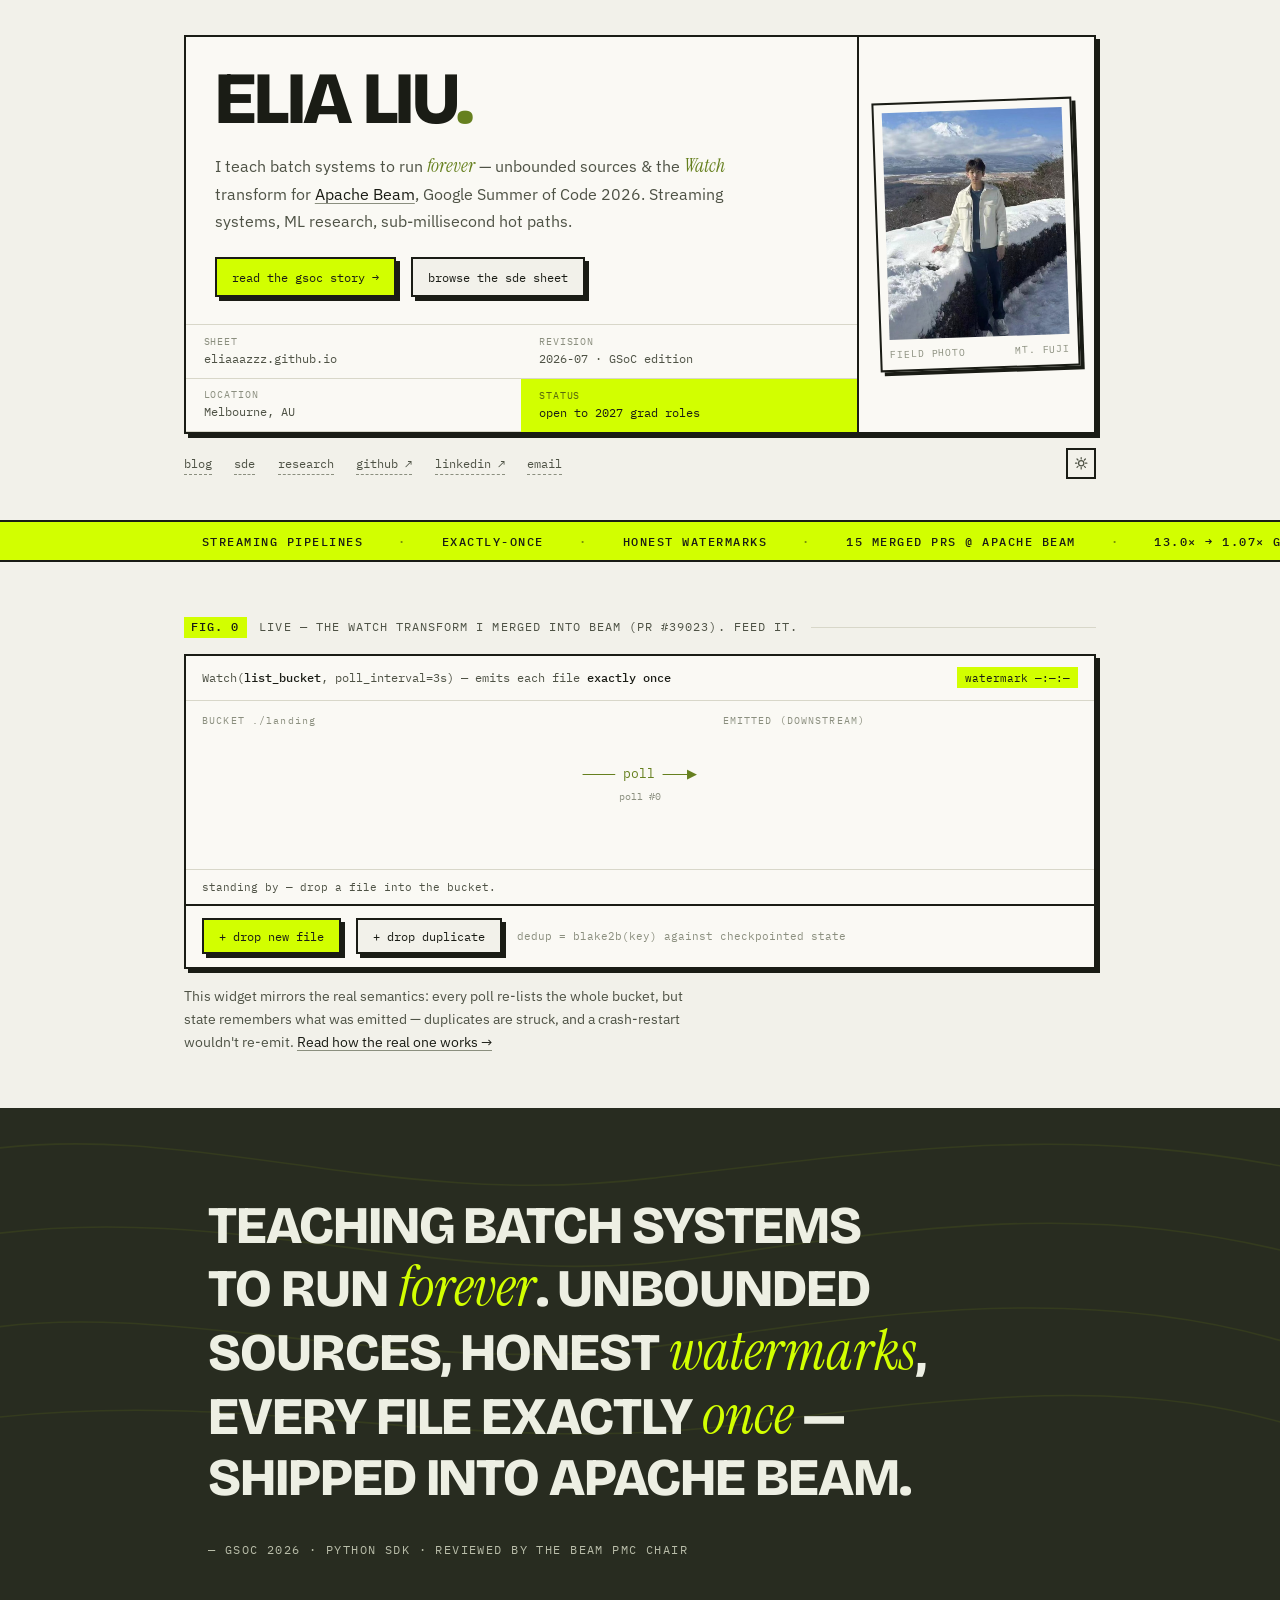
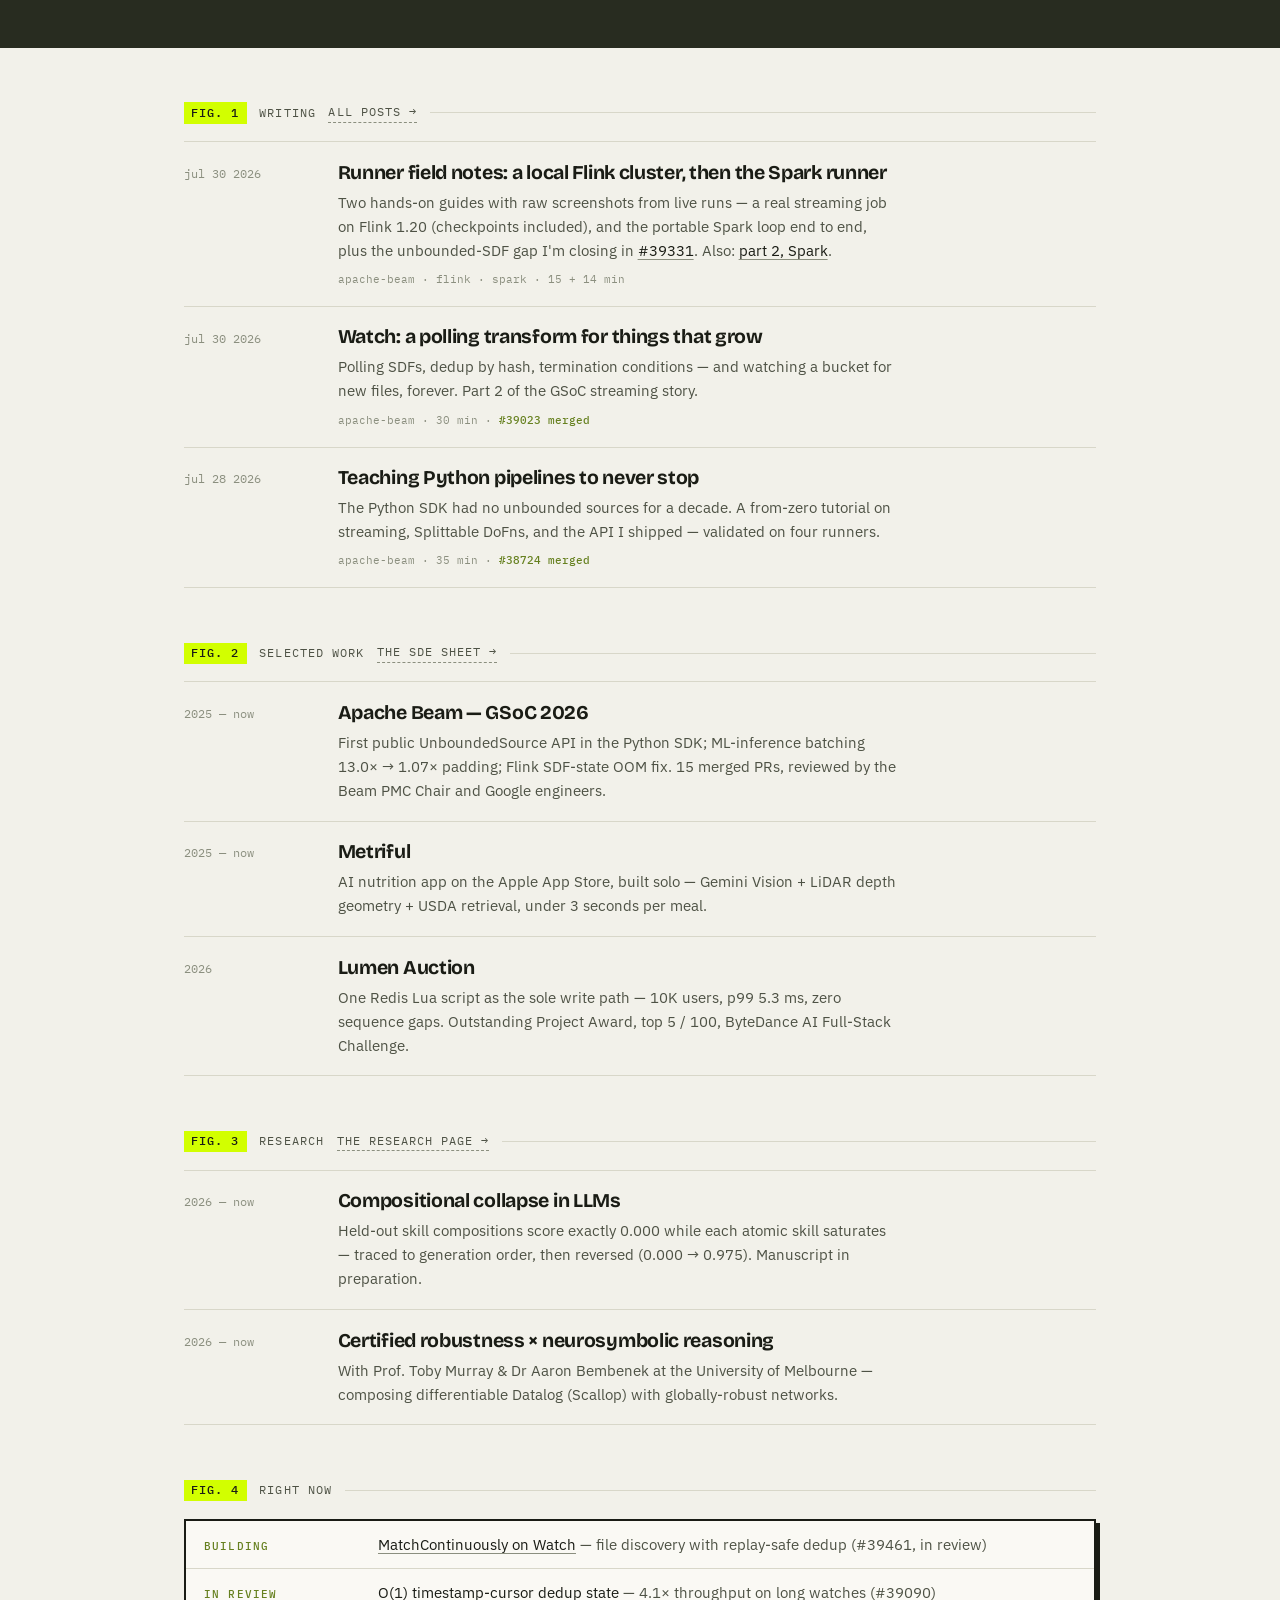
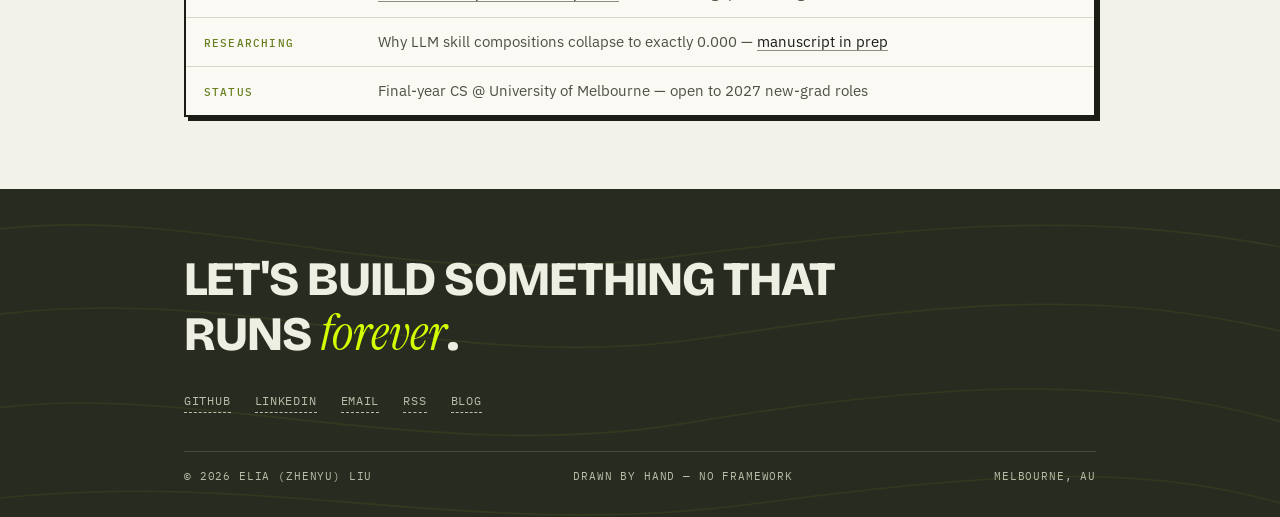
==== commit 4c66160b: "feat: runner field notes - local Flink and Spark runner tutorials with live-run screenshots, home cr" ====
--- a/index.html
+++ b/index.html
@@ -138,6 +138,17 @@
         <div class="row">
           <span class="when">jul 30 2026</span>
           <div>
+            <h3><a href="/blog/beam-python-local-flink/">Runner field notes: a local Flink cluster, then the Spark runner</a></h3>
+            <p>Two hands-on guides with raw screenshots from live runs — a real streaming job on
+              Flink 1.20 (checkpoints included), and the portable Spark loop end to end, plus the
+              unbounded-SDF gap I'm closing in <a href="https://github.com/apache/beam/pull/39331">#39331</a>.
+              Also: <a href="/blog/beam-python-spark-runner/">part 2, Spark</a>.</p>
+            <div class="refs">apache-beam · flink · spark · 15 + 14 min</div>
+          </div>
+        </div>
+        <div class="row">
+          <span class="when">jul 30 2026</span>
+          <div>
             <h3><a href="/blog/beam-python-watch-transform/">Watch: a polling transform for things that grow</a></h3>
             <p>Polling SDFs, dedup by hash, termination conditions — and watching a bucket for new
               files, forever. Part 2 of the GSoC streaming story.</p>
@@ -244,5 +255,19 @@
       </div>
     </div>
   </footer>
+
+  <div class="voicemsg" id="voicemsg" hidden>
+    <img class="vm-ava" src="/assets/img/elia-avatar.jpg" alt="" width="92" height="92">
+    <button class="vm-bubble" id="vmPlay" type="button" aria-label="Play a voice message from Elia">
+      <span class="vm-close" id="vmClose" role="button" aria-label="Dismiss voice message">×</span>
+      <span class="vm-from">elia sent a voice message</span>
+      <span class="vm-row">
+        <span class="vm-icon" id="vmIcon" aria-hidden="true">▶</span>
+        <span class="vm-bars" aria-hidden="true"><i></i><i></i><i></i><i></i><i></i><i></i><i></i><i></i><i></i><i></i><i></i><i></i><i></i><i></i></span>
+        <span class="vm-time" id="vmTime">0:00</span>
+      </span>
+    </button>
+    <audio id="vmAudio" src="/assets/audio/hello.m4a" preload="metadata"></audio>
+  </div>
 </body>
 </html>
--- a/assets/css/main.css
+++ b/assets/css/main.css
@@ -143,12 +143,6 @@
   line-height: 1.62;
   -webkit-font-smoothing: antialiased;
   text-rendering: optimizeLegibility;
-  background-image:
-    linear-gradient(var(--grid) 1px, transparent 1px),
-    linear-gradient(90deg, var(--grid) 1px, transparent 1px),
-    linear-gradient(var(--grid2) 1px, transparent 1px),
-    linear-gradient(90deg, var(--grid2) 1px, transparent 1px);
-  background-size: 24px 24px, 24px 24px, 120px 120px, 120px 120px;
 }
 
 ::selection { background: var(--sel); color: var(--ink); }
@@ -898,6 +892,13 @@
 
 /* figures & diagrams */
 .prose figure { margin: 2rem 0; }
+.prose .shot {
+  display: block;
+  width: 100%;
+  border: 2px solid var(--frame);
+  box-shadow: var(--shadow);
+  background: #fff;
+}
 .prose figcaption {
   margin-top: 0.7rem;
   font-family: var(--mono);
@@ -1007,6 +1008,104 @@
   color: var(--olive-ink2);
 }
 
+/* ---------- voice message from elia ---------- */
+
+.voicemsg {
+  position: fixed;
+  right: 1.25rem;
+  bottom: 1.25rem;
+  z-index: 60;
+  display: flex;
+  align-items: flex-end;
+  gap: 0.6rem;
+  max-width: min(22rem, calc(100vw - 2rem));
+  opacity: 0;
+  transform: translateY(14px);
+  transition: opacity 400ms ease, transform 400ms cubic-bezier(0.2, 0.6, 0.2, 1);
+  pointer-events: none;
+}
+.voicemsg.on { opacity: 1; transform: none; pointer-events: auto; }
+.vm-ava {
+  width: 46px;
+  height: 46px;
+  border-radius: 50%;
+  border: 2px solid var(--frame);
+  object-fit: cover;
+  background: var(--panel);
+  flex-shrink: 0;
+}
+.vm-bubble {
+  position: relative;
+  display: block;
+  text-align: left;
+  border: 2px solid var(--frame);
+  background: var(--panel);
+  box-shadow: var(--shadow);
+  padding: 0.6rem 0.85rem 0.65rem;
+  cursor: pointer;
+  font-family: var(--mono);
+  color: var(--ink);
+  transition: transform 120ms ease;
+}
+.vm-bubble:hover { transform: translate(-1px, -1px); }
+.vm-from {
+  display: block;
+  font-size: 0.62rem;
+  letter-spacing: 0.11em;
+  text-transform: uppercase;
+  color: var(--ink3);
+  margin-bottom: 0.4rem;
+}
+.vm-row { display: flex; align-items: center; gap: 0.6rem; }
+.vm-icon {
+  display: grid;
+  place-items: center;
+  width: 1.7rem;
+  height: 1.7rem;
+  background: var(--lime);
+  color: var(--lime-ink);
+  border: 1.5px solid var(--frame);
+  font-size: 0.7rem;
+  flex-shrink: 0;
+}
+.vm-bars { display: flex; align-items: center; gap: 2.5px; height: 1.2rem; }
+.vm-bars i {
+  display: block;
+  width: 2.5px;
+  background: var(--ink3);
+  height: 30%;
+  transition: background 200ms ease;
+}
+.vm-bars i:nth-child(2n) { height: 65%; }
+.vm-bars i:nth-child(3n) { height: 45%; }
+.vm-bars i:nth-child(5n) { height: 90%; }
+.voicemsg.playing .vm-bars i {
+  background: var(--green);
+  animation: vmbar 900ms ease-in-out infinite alternate;
+}
+.voicemsg.playing .vm-bars i:nth-child(2n) { animation-delay: 120ms; }
+.voicemsg.playing .vm-bars i:nth-child(3n) { animation-delay: 240ms; }
+.voicemsg.playing .vm-bars i:nth-child(5n) { animation-delay: 60ms; }
+@keyframes vmbar { from { transform: scaleY(0.5); } to { transform: scaleY(1.5); } }
+.vm-time { font-size: 0.68rem; color: var(--ink2); min-width: 2.4rem; }
+.vm-close {
+  position: absolute;
+  top: -0.65rem;
+  right: -0.65rem;
+  width: 1.35rem;
+  height: 1.35rem;
+  display: grid;
+  place-items: center;
+  border: 1.5px solid var(--frame);
+  background: var(--paper);
+  color: var(--ink2);
+  font-size: 0.75rem;
+  line-height: 1;
+  cursor: pointer;
+  border-radius: 50%;
+}
+.vm-close:hover { background: var(--ink); color: var(--paper); }
+
 /* ---------- motion ---------- */
 
 @media (prefers-reduced-motion: reduce) {
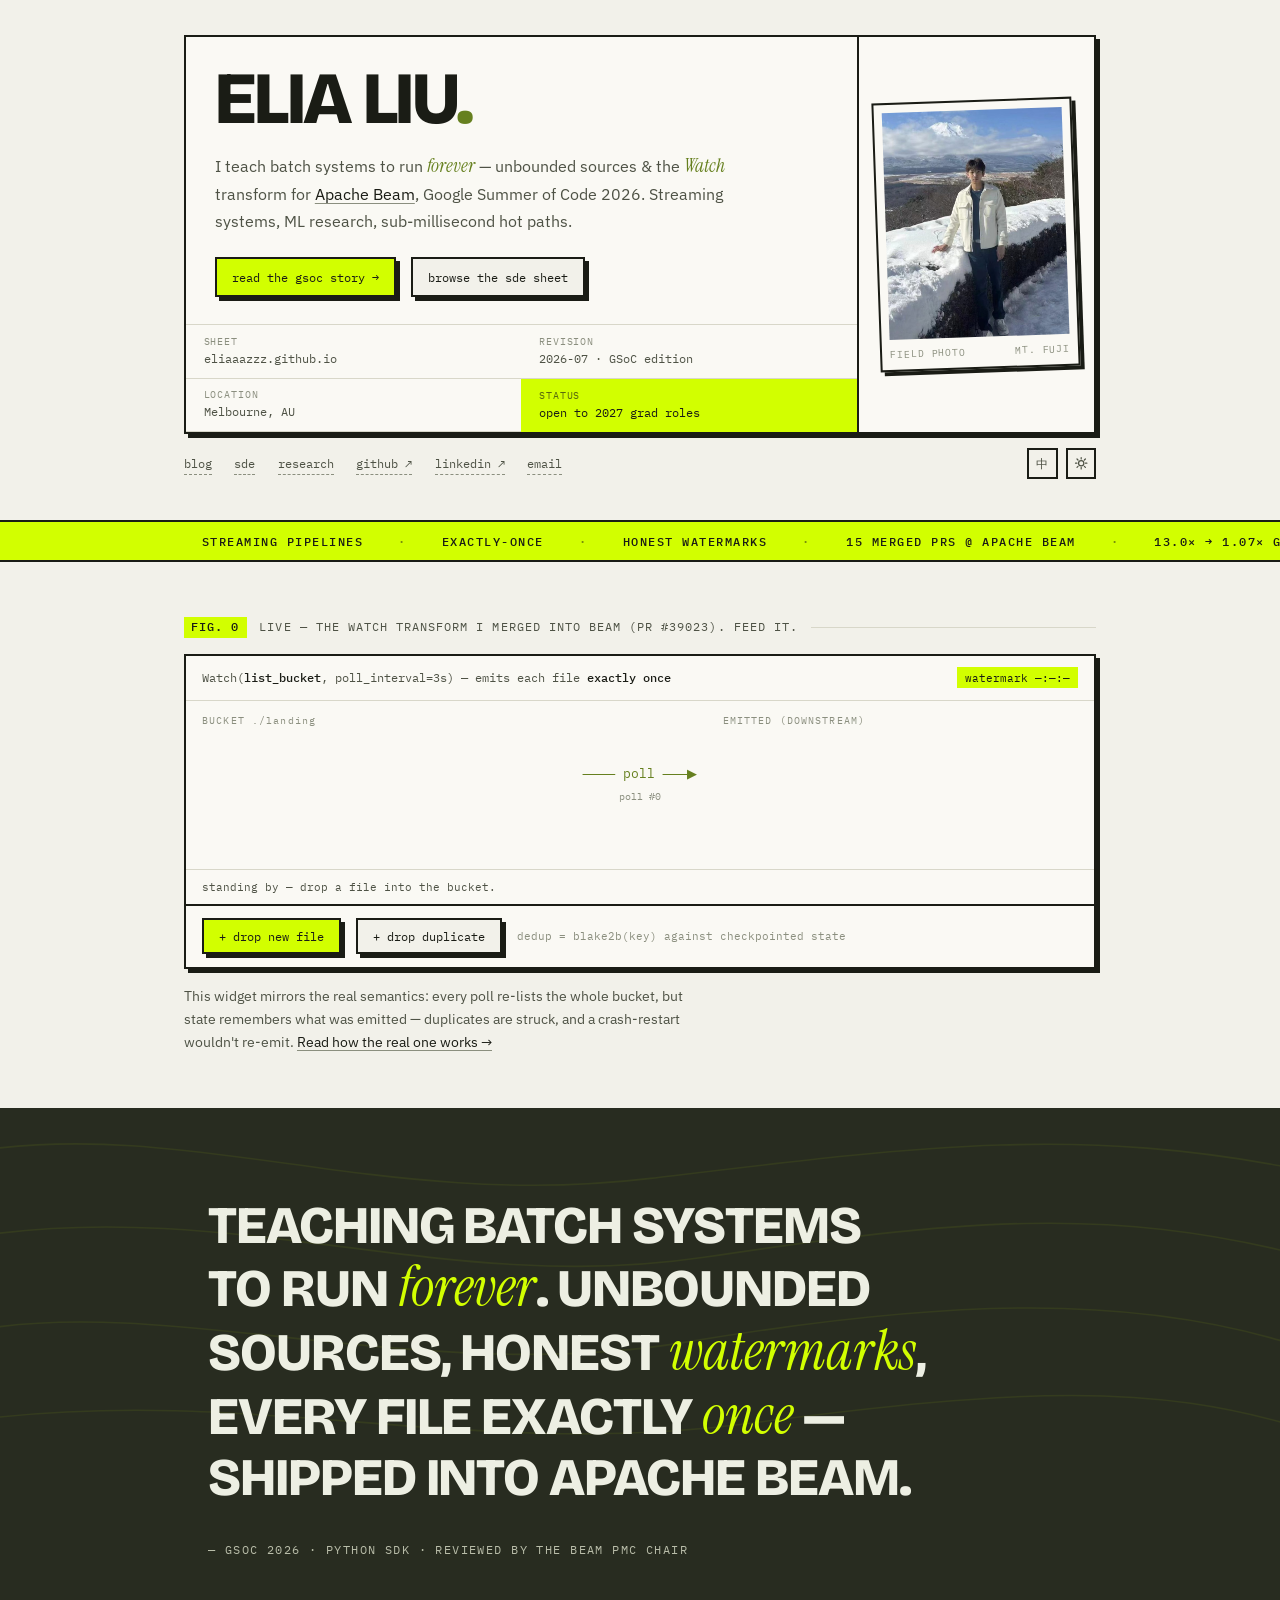
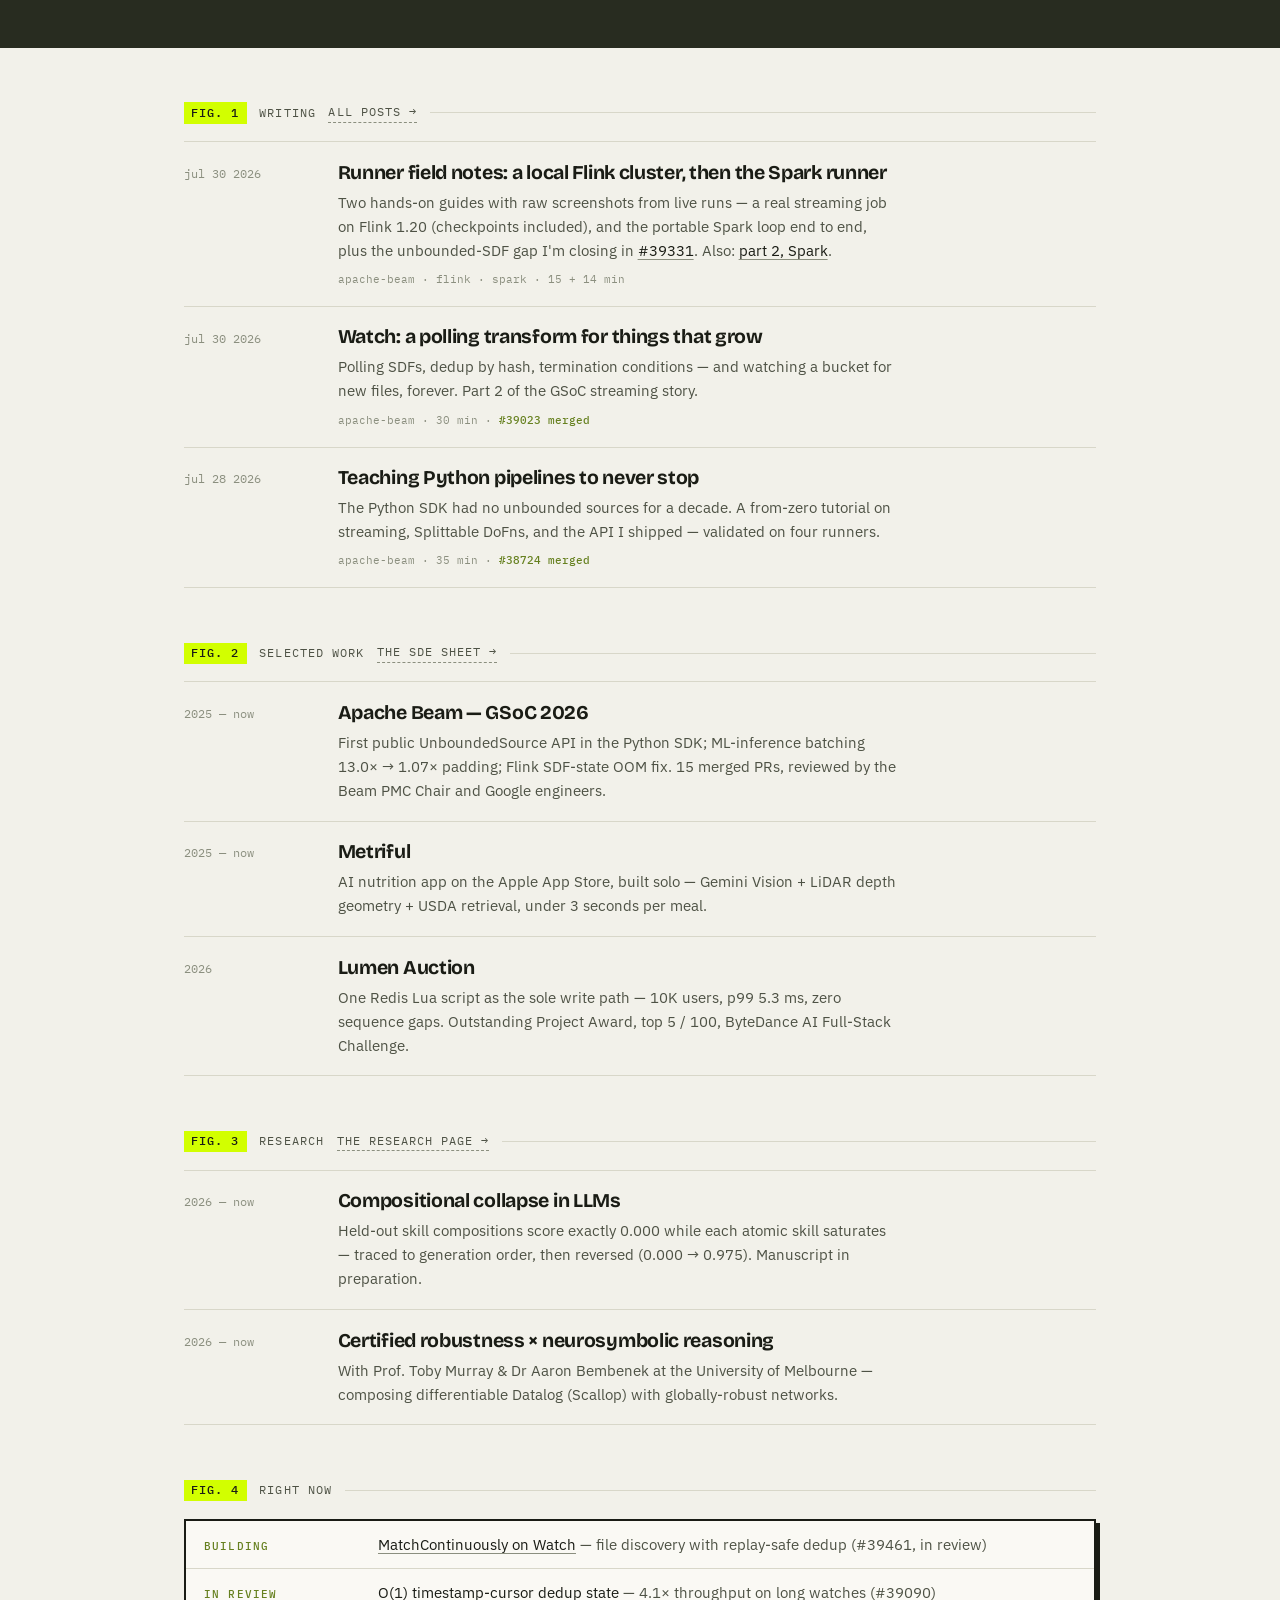
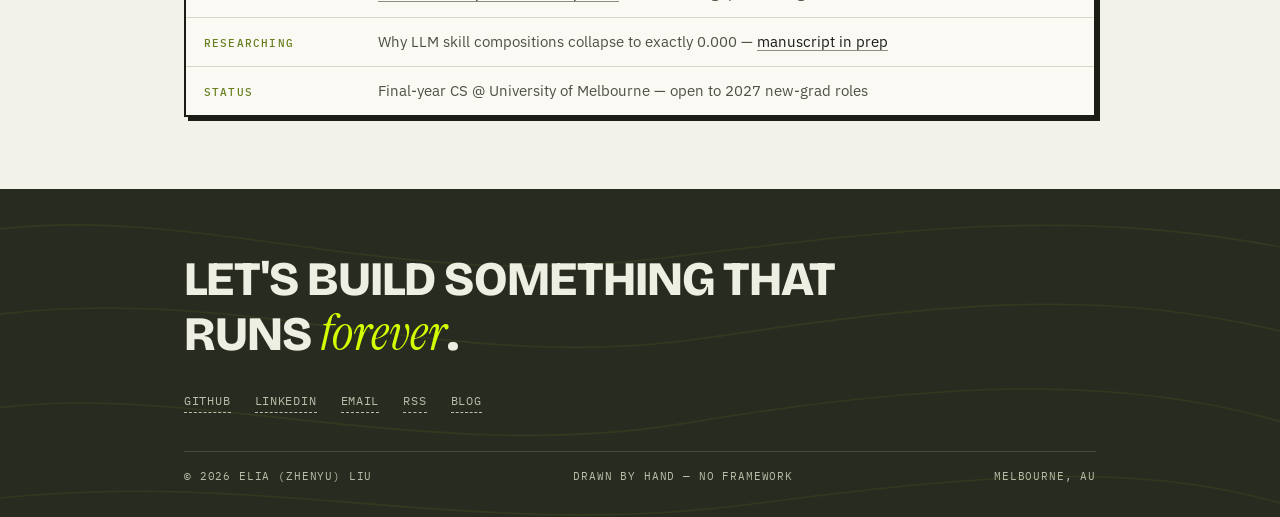
==== commit 69623729: "feat: plain-words callouts in all posts, hero line-by-line entrance, reading progress bar, zh/EN tog" ====
--- a/index.html
+++ b/index.html
@@ -80,10 +80,13 @@
         <a href="https://www.linkedin.com/in/elia-liu">linkedin ↗</a>
         <a href="mailto:elialiulzy@gmail.com">email</a>
       </nav>
+      <span style="display:flex;gap:0.5rem">
+      <button class="lang-btn" id="langBtn" type="button" aria-label="切换到中文">中</button>
       <button class="theme-btn" type="button" aria-label="Toggle color theme">
         <svg class="sun" viewBox="0 0 24 24" fill="none" stroke="currentColor" stroke-width="2" stroke-linecap="round" aria-hidden="true"><circle cx="12" cy="12" r="4.4"/><path d="M12 2.5v2.4M12 19.1v2.4M2.5 12h2.4M19.1 12h2.4M5 5l1.7 1.7M17.3 17.3 19 19M19 5l-1.7 1.7M6.7 17.3 5 19"/></svg>
         <svg class="moon" viewBox="0 0 24 24" fill="none" stroke="currentColor" stroke-width="2" stroke-linecap="round" stroke-linejoin="round" aria-hidden="true"><path d="M20.2 14.2A8.2 8.2 0 0 1 9.8 3.8a8.2 8.2 0 1 0 10.4 10.4Z"/></svg>
       </button>
+      </span>
     </div>
 
     <div class="ticker bleed" aria-hidden="true">
--- a/assets/css/main.css
+++ b/assets/css/main.css
@@ -201,6 +201,61 @@
 .rv { opacity: 0; transform: translateY(18px); transition: opacity 600ms ease, transform 600ms cubic-bezier(0.2, 0.6, 0.2, 1); }
 .rv.in { opacity: 1; transform: none; }
 @media (prefers-reduced-motion: reduce) { .rv { opacity: 1; transform: none; } }
+
+/* ---------- load entrance: lines appear one by one ---------- */
+
+@keyframes rise { from { opacity: 0; transform: translateY(14px); } to { opacity: 1; transform: none; } }
+.tblock h1 { animation: rise 550ms cubic-bezier(0.2, 0.6, 0.2, 1) backwards 60ms; }
+.tblock .role { animation: rise 550ms cubic-bezier(0.2, 0.6, 0.2, 1) backwards 160ms; }
+.tblock .cta { animation: rise 550ms cubic-bezier(0.2, 0.6, 0.2, 1) backwards 260ms; }
+.tblock .photo { animation: rise 550ms cubic-bezier(0.2, 0.6, 0.2, 1) backwards 340ms; }
+.tblock .meta { animation: rise 550ms cubic-bezier(0.2, 0.6, 0.2, 1) backwards 420ms; }
+.crumbs-row { animation: rise 500ms cubic-bezier(0.2, 0.6, 0.2, 1) backwards 500ms; }
+.ticker { animation: rise 500ms cubic-bezier(0.2, 0.6, 0.2, 1) backwards 560ms; }
+.pstrip h1 { animation: rise 500ms cubic-bezier(0.2, 0.6, 0.2, 1) backwards 60ms; }
+.pstrip .cell { animation: rise 500ms cubic-bezier(0.2, 0.6, 0.2, 1) backwards 180ms; }
+.page-dek { animation: rise 500ms cubic-bezier(0.2, 0.6, 0.2, 1) backwards 240ms; }
+.post-head .crumb { animation: rise 500ms cubic-bezier(0.2, 0.6, 0.2, 1) backwards 60ms; }
+.post-head h1 { animation: rise 550ms cubic-bezier(0.2, 0.6, 0.2, 1) backwards 150ms; }
+.post-head .dek { animation: rise 550ms cubic-bezier(0.2, 0.6, 0.2, 1) backwards 260ms; }
+.post-meta { animation: rise 500ms cubic-bezier(0.2, 0.6, 0.2, 1) backwards 360ms; }
+
+/* ---------- reading progress (posts) ---------- */
+
+.progress {
+  position: fixed;
+  top: 0;
+  left: 0;
+  height: 3px;
+  width: 0;
+  background: var(--lime);
+  z-index: 80;
+}
+
+/* ---------- language toggle + chinese mode ---------- */
+
+.lang-btn {
+  display: grid;
+  place-items: center;
+  min-width: 1.9rem;
+  height: 1.9rem;
+  padding: 0 0.35rem;
+  border: 2px solid var(--frame);
+  background: var(--paper);
+  color: var(--ink2);
+  font-family: var(--mono);
+  font-size: 0.72rem;
+  cursor: pointer;
+}
+.lang-btn:hover { background: var(--lime); color: var(--lime-ink); }
+
+html.zh {
+  --sans: "IBM Plex Sans", "Noto Sans SC", "PingFang SC", "Microsoft YaHei", sans-serif;
+  --disp: "Bricolage Grotesque", "Noto Sans SC", "PingFang SC", "Microsoft YaHei", sans-serif;
+}
+html.zh .gs { font-family: Georgia, "Songti SC", "STSong", SimSun, serif; font-style: normal; }
+html.zh .manifesto p, html.zh .foot-big { letter-spacing: 0.01em; line-height: 1.3; }
+html.zh .tblock .role, html.zh .page-dek, html.zh .sim-note { line-height: 1.85; }
 
 /* ---------- topbar (sub-pages) ---------- */
 
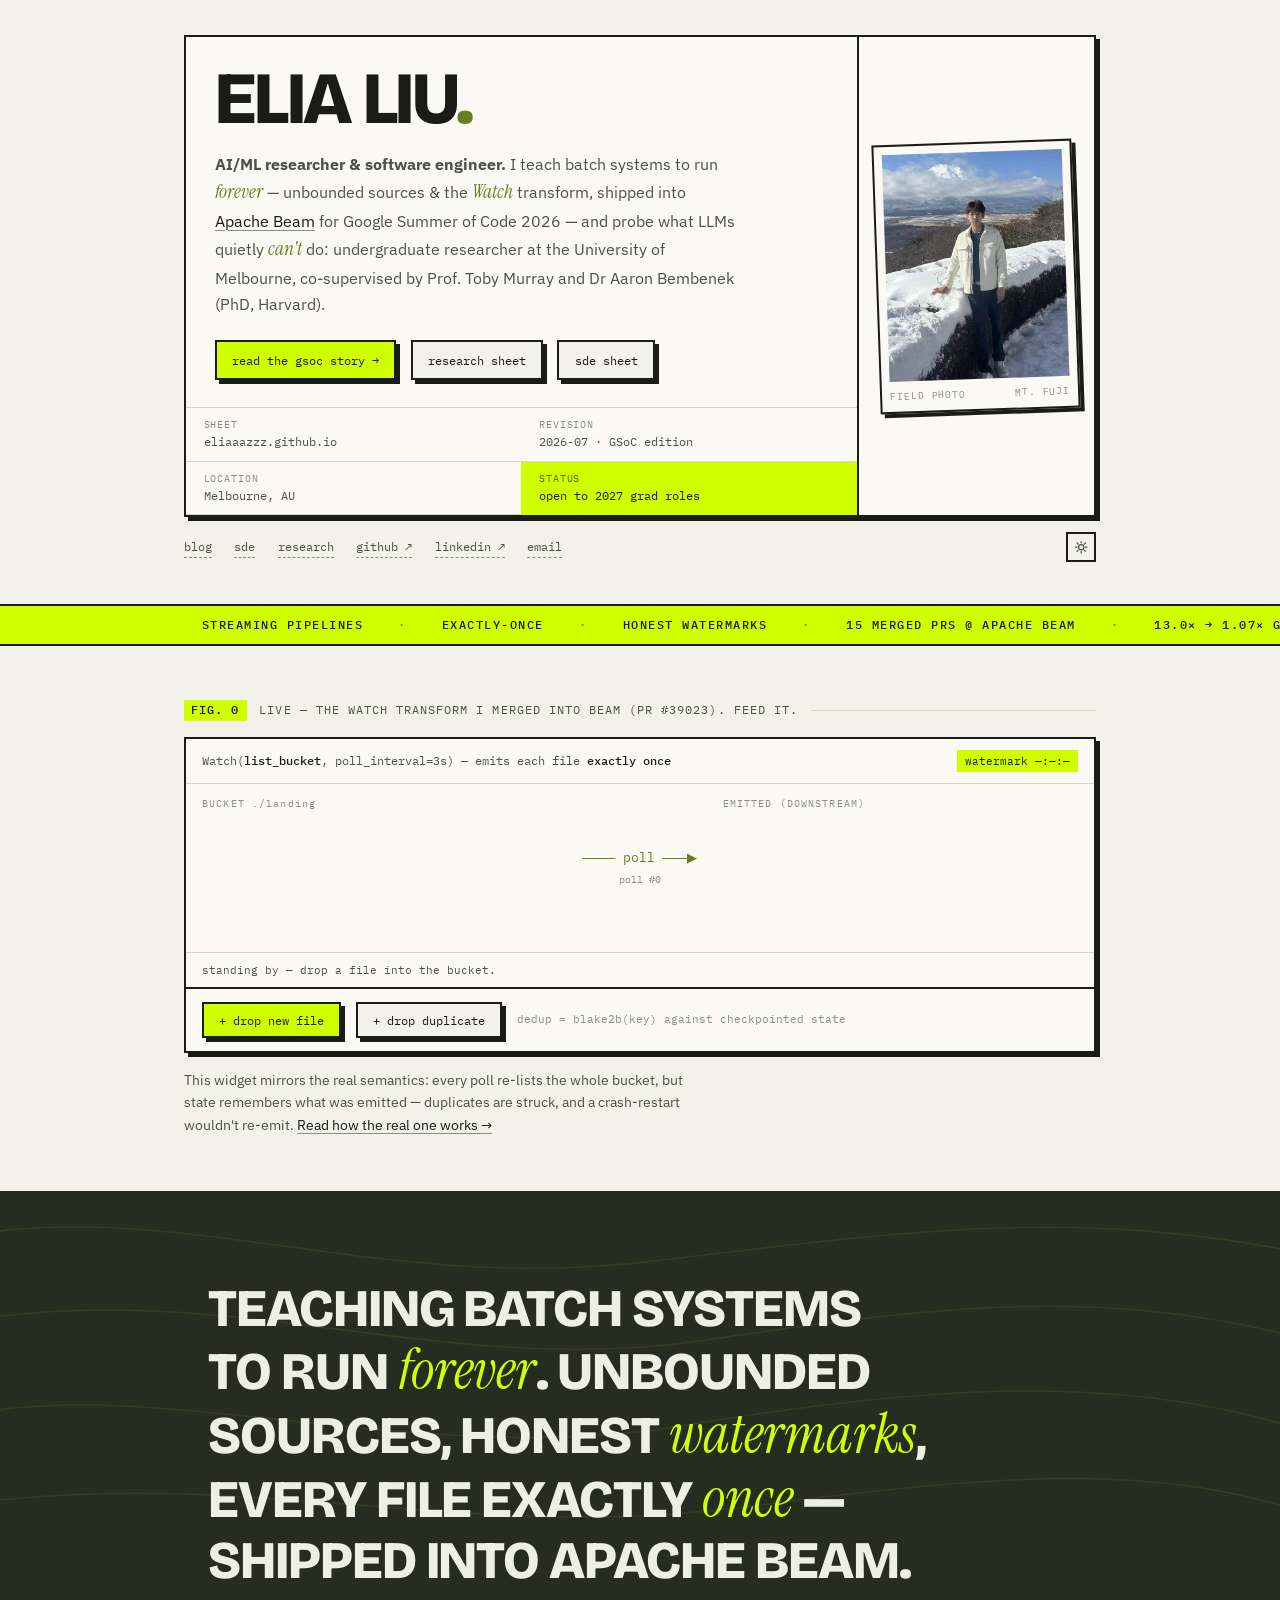
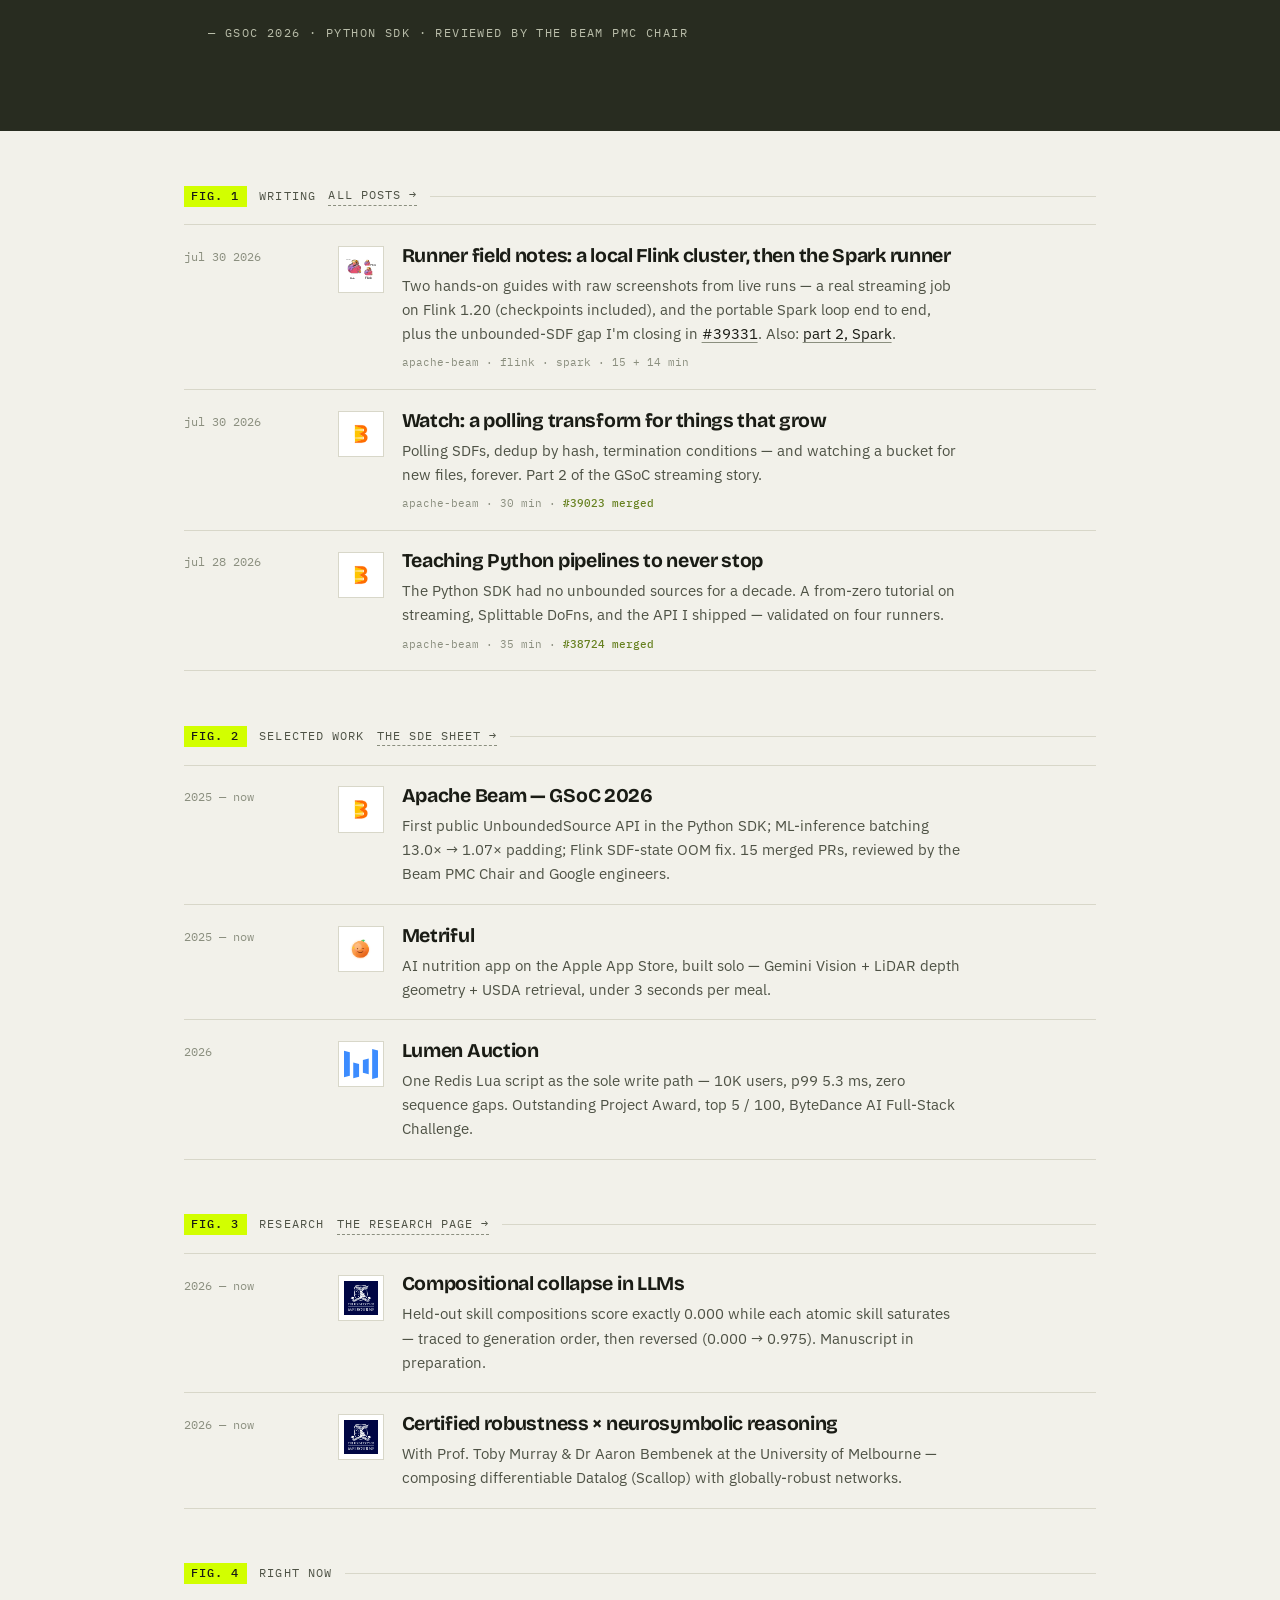
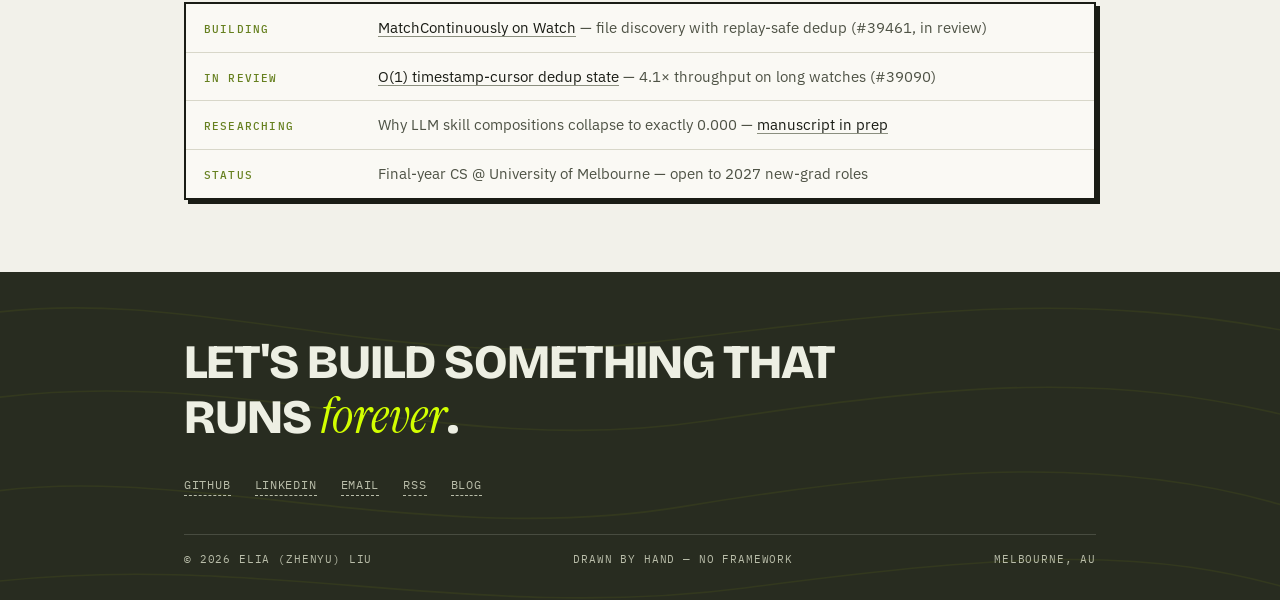
==== commit 7d4b447b: "feat: dual-identity hero with research sheet CTA, drop zh mode, project logos on all rows" ====
--- a/index.html
+++ b/index.html
@@ -7,7 +7,7 @@
   <meta name="description" content="Elia (Zhenyu) Liu — GSoC 2026 contributor at Apache Beam, final-year CS at the University of Melbourne. Streaming systems, ML research, and a live demo of the Watch transform.">
   <link rel="canonical" href="https://eliaaazzz.github.io/">
   <meta property="og:title" content="Elia Liu — software engineer &amp; researcher">
-  <meta property="og:description" content="I teach batch systems to run forever. Unbounded sources & the Watch transform for Apache Beam, GSoC 2026.">
+  <meta property="og:description" content="AI/ML researcher & software engineer. Unbounded sources & the Watch transform for Apache Beam (GSoC 2026); research on robust ML and what LLMs quietly can't do.">
   <meta property="og:type" content="website">
   <meta property="og:url" content="https://eliaaazzz.github.io/">
   <meta property="og:site_name" content="Elia Liu">
@@ -35,7 +35,7 @@
       "https://github.com/Eliaaazzz",
       "https://www.linkedin.com/in/elia-liu"
     ],
-    "jobTitle": "Software Engineer",
+    "jobTitle": "AI/ML Researcher & Software Engineer",
     "affiliation": { "@type": "CollegeOrUniversity", "name": "University of Melbourne" }
   }
   </script>
@@ -48,13 +48,17 @@
     <header class="tblock">
       <div class="id">
         <h1>Elia Liu<span class="lt">.</span></h1>
-        <p class="role">I teach batch systems to run <span class="gs">forever</span> —
-          unbounded sources &amp; the <span class="gs">Watch</span> transform for
-          <a href="https://github.com/apache/beam/pulls?q=is%3Apr+author%3AEliaaazzz">Apache Beam</a>,
-          Google Summer of Code 2026. Streaming systems, ML research, sub-millisecond hot paths.</p>
+        <p class="role"><strong>AI/ML researcher &amp; software engineer.</strong>
+          I teach batch systems to run <span class="gs">forever</span> — unbounded sources &amp;
+          the <span class="gs">Watch</span> transform, shipped into
+          <a href="https://github.com/apache/beam/pulls?q=is%3Apr+author%3AEliaaazzz">Apache Beam</a>
+          for Google Summer of Code 2026 — and probe what LLMs quietly
+          <span class="gs">can't</span> do: undergraduate researcher at the University of
+          Melbourne, co-supervised by Prof. Toby Murray and Dr Aaron Bembenek (PhD, Harvard).</p>
         <div class="cta">
           <a class="btn primary" href="/blog/beam-python-unbounded-sources/">read the gsoc story →</a>
-          <a class="btn" href="/sde/">browse the sde sheet</a>
+          <a class="btn" href="/research/">research sheet</a>
+          <a class="btn" href="/sde/">sde sheet</a>
         </div>
       </div>
       <div class="photo">
@@ -80,13 +84,10 @@
         <a href="https://www.linkedin.com/in/elia-liu">linkedin ↗</a>
         <a href="mailto:elialiulzy@gmail.com">email</a>
       </nav>
-      <span style="display:flex;gap:0.5rem">
-      <button class="lang-btn" id="langBtn" type="button" aria-label="切换到中文">中</button>
       <button class="theme-btn" type="button" aria-label="Toggle color theme">
         <svg class="sun" viewBox="0 0 24 24" fill="none" stroke="currentColor" stroke-width="2" stroke-linecap="round" aria-hidden="true"><circle cx="12" cy="12" r="4.4"/><path d="M12 2.5v2.4M12 19.1v2.4M2.5 12h2.4M19.1 12h2.4M5 5l1.7 1.7M17.3 17.3 19 19M19 5l-1.7 1.7M6.7 17.3 5 19"/></svg>
         <svg class="moon" viewBox="0 0 24 24" fill="none" stroke="currentColor" stroke-width="2" stroke-linecap="round" stroke-linejoin="round" aria-hidden="true"><path d="M20.2 14.2A8.2 8.2 0 0 1 9.8 3.8a8.2 8.2 0 1 0 10.4 10.4Z"/></svg>
       </button>
-      </span>
     </div>
 
     <div class="ticker bleed" aria-hidden="true">
@@ -140,7 +141,8 @@
       <div class="rows">
         <div class="row">
           <span class="when">jul 30 2026</span>
-          <div>
+          <div class="hasico">
+            <span class="row-ico"><img src="/assets/img/logos/flink.svg" alt="" width="46" height="46" loading="lazy"></span>
             <h3><a href="/blog/beam-python-local-flink/">Runner field notes: a local Flink cluster, then the Spark runner</a></h3>
             <p>Two hands-on guides with raw screenshots from live runs — a real streaming job on
               Flink 1.20 (checkpoints included), and the portable Spark loop end to end, plus the
@@ -151,7 +153,8 @@
         </div>
         <div class="row">
           <span class="when">jul 30 2026</span>
-          <div>
+          <div class="hasico">
+            <span class="row-ico"><img src="/assets/img/logos/beam.svg" alt="" width="46" height="46" loading="lazy"></span>
             <h3><a href="/blog/beam-python-watch-transform/">Watch: a polling transform for things that grow</a></h3>
             <p>Polling SDFs, dedup by hash, termination conditions — and watching a bucket for new
               files, forever. Part 2 of the GSoC streaming story.</p>
@@ -160,7 +163,8 @@
         </div>
         <div class="row">
           <span class="when">jul 28 2026</span>
-          <div>
+          <div class="hasico">
+            <span class="row-ico"><img src="/assets/img/logos/beam.svg" alt="" width="46" height="46" loading="lazy"></span>
             <h3><a href="/blog/beam-python-unbounded-sources/">Teaching Python pipelines to never stop</a></h3>
             <p>The Python SDK had no unbounded sources for a decade. A from-zero tutorial on streaming,
               Splittable DoFns, and the API I shipped — validated on four runners.</p>
@@ -175,7 +179,8 @@
       <div class="rows">
         <div class="row">
           <span class="when">2025 — now</span>
-          <div>
+          <div class="hasico">
+            <span class="row-ico"><img src="/assets/img/logos/beam.svg" alt="" width="46" height="46" loading="lazy"></span>
             <h3><a href="/sde/#beam">Apache Beam — GSoC 2026</a></h3>
             <p>First public UnboundedSource API in the Python SDK; ML-inference batching
               13.0× → 1.07× padding; Flink SDF-state OOM fix. 15 merged PRs, reviewed by the
@@ -184,7 +189,8 @@
         </div>
         <div class="row">
           <span class="when">2025 — now</span>
-          <div>
+          <div class="hasico">
+            <span class="row-ico"><img src="/assets/img/logos/metriful.png" alt="" width="46" height="46" loading="lazy"></span>
             <h3><a href="/sde/#metriful">Metriful</a></h3>
             <p>AI nutrition app on the Apple App Store, built solo — Gemini Vision + LiDAR depth
               geometry + USDA retrieval, under 3 seconds per meal.</p>
@@ -192,7 +198,8 @@
         </div>
         <div class="row">
           <span class="when">2026</span>
-          <div>
+          <div class="hasico">
+            <span class="row-ico"><img src="/assets/img/logos/bytedance.svg" alt="" width="46" height="46" loading="lazy"></span>
             <h3><a href="/sde/#lumen">Lumen Auction</a></h3>
             <p>One Redis Lua script as the sole write path — 10K users, p99 5.3 ms, zero sequence
               gaps. Outstanding Project Award, top 5 / 100, ByteDance AI Full-Stack Challenge.</p>
@@ -206,7 +213,8 @@
       <div class="rows">
         <div class="row">
           <span class="when">2026 — now</span>
-          <div>
+          <div class="hasico">
+            <span class="row-ico"><img src="/assets/img/logos/unimelb.png" alt="" width="46" height="46" loading="lazy"></span>
             <h3><a href="/research/#compomole">Compositional collapse in LLMs</a></h3>
             <p>Held-out skill compositions score exactly 0.000 while each atomic skill saturates —
               traced to generation order, then reversed (0.000 → 0.975). Manuscript in preparation.</p>
@@ -214,7 +222,8 @@
         </div>
         <div class="row">
           <span class="when">2026 — now</span>
-          <div>
+          <div class="hasico">
+            <span class="row-ico"><img src="/assets/img/logos/unimelb.png" alt="" width="46" height="46" loading="lazy"></span>
             <h3><a href="/research/#neurosymbolic">Certified robustness × neurosymbolic reasoning</a></h3>
             <p>With Prof. Toby Murray &amp; Dr Aaron Bembenek at the University of Melbourne — composing
               differentiable Datalog (Scallop) with globally-robust networks.</p>
--- a/assets/css/main.css
+++ b/assets/css/main.css
@@ -232,31 +232,6 @@
   z-index: 80;
 }
 
-/* ---------- language toggle + chinese mode ---------- */
-
-.lang-btn {
-  display: grid;
-  place-items: center;
-  min-width: 1.9rem;
-  height: 1.9rem;
-  padding: 0 0.35rem;
-  border: 2px solid var(--frame);
-  background: var(--paper);
-  color: var(--ink2);
-  font-family: var(--mono);
-  font-size: 0.72rem;
-  cursor: pointer;
-}
-.lang-btn:hover { background: var(--lime); color: var(--lime-ink); }
-
-html.zh {
-  --sans: "IBM Plex Sans", "Noto Sans SC", "PingFang SC", "Microsoft YaHei", sans-serif;
-  --disp: "Bricolage Grotesque", "Noto Sans SC", "PingFang SC", "Microsoft YaHei", sans-serif;
-}
-html.zh .gs { font-family: Georgia, "Songti SC", "STSong", SimSun, serif; font-style: normal; }
-html.zh .manifesto p, html.zh .foot-big { letter-spacing: 0.01em; line-height: 1.3; }
-html.zh .tblock .role, html.zh .page-dek, html.zh .sim-note { line-height: 1.85; }
-
 /* ---------- topbar (sub-pages) ---------- */
 
 .topbar {
@@ -553,6 +528,20 @@
   line-height: 1.6;
 }
 .row .when .place { display: block; margin-top: 0.15rem; }
+.row .hasico { position: relative; padding-left: 4rem; min-height: 3rem; }
+.row-ico {
+  position: absolute;
+  left: 0;
+  top: 0.2rem;
+  width: 2.9rem;
+  height: 2.9rem;
+  border: 1.5px solid var(--line);
+  background: #fff;
+  display: grid;
+  place-items: center;
+  padding: 0.32rem;
+}
+.row-ico img { max-width: 100%; max-height: 100%; object-fit: contain; display: block; }
 .row h3 {
   font-family: var(--disp);
   font-weight: 700;
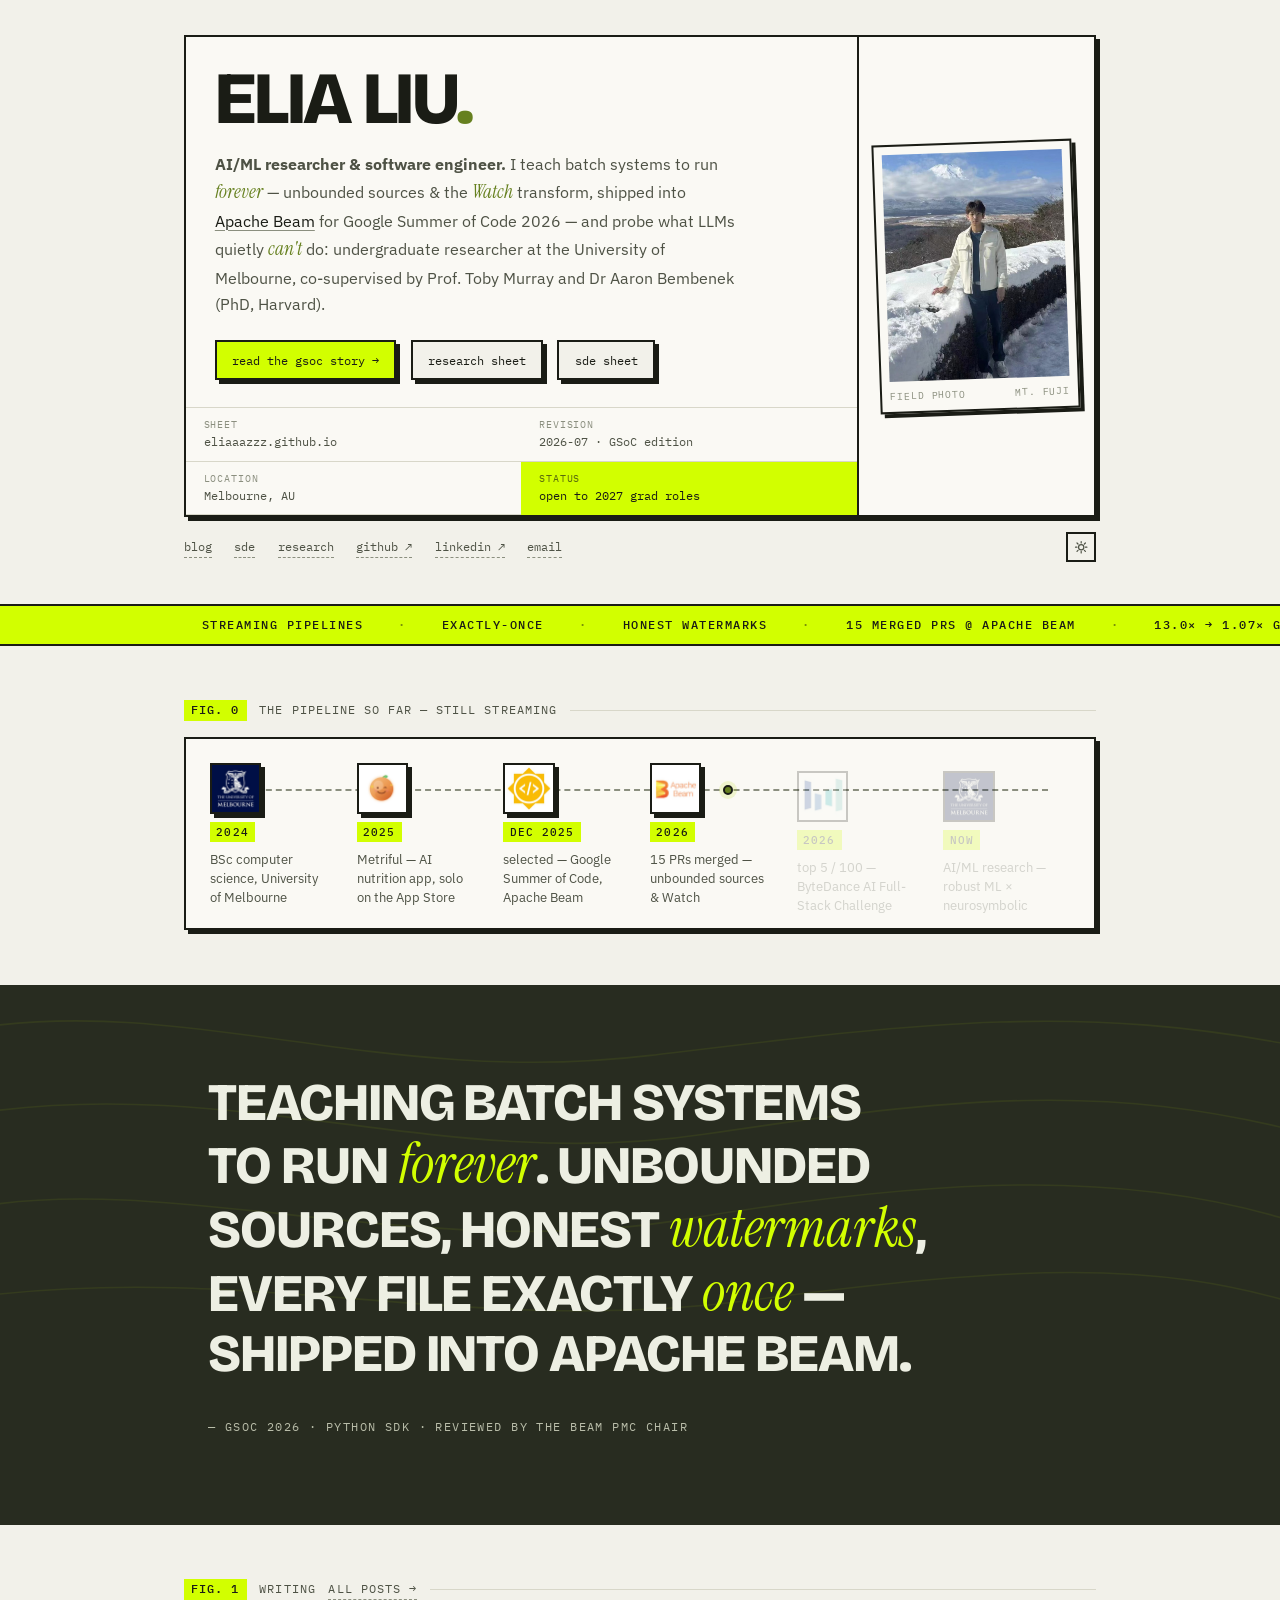
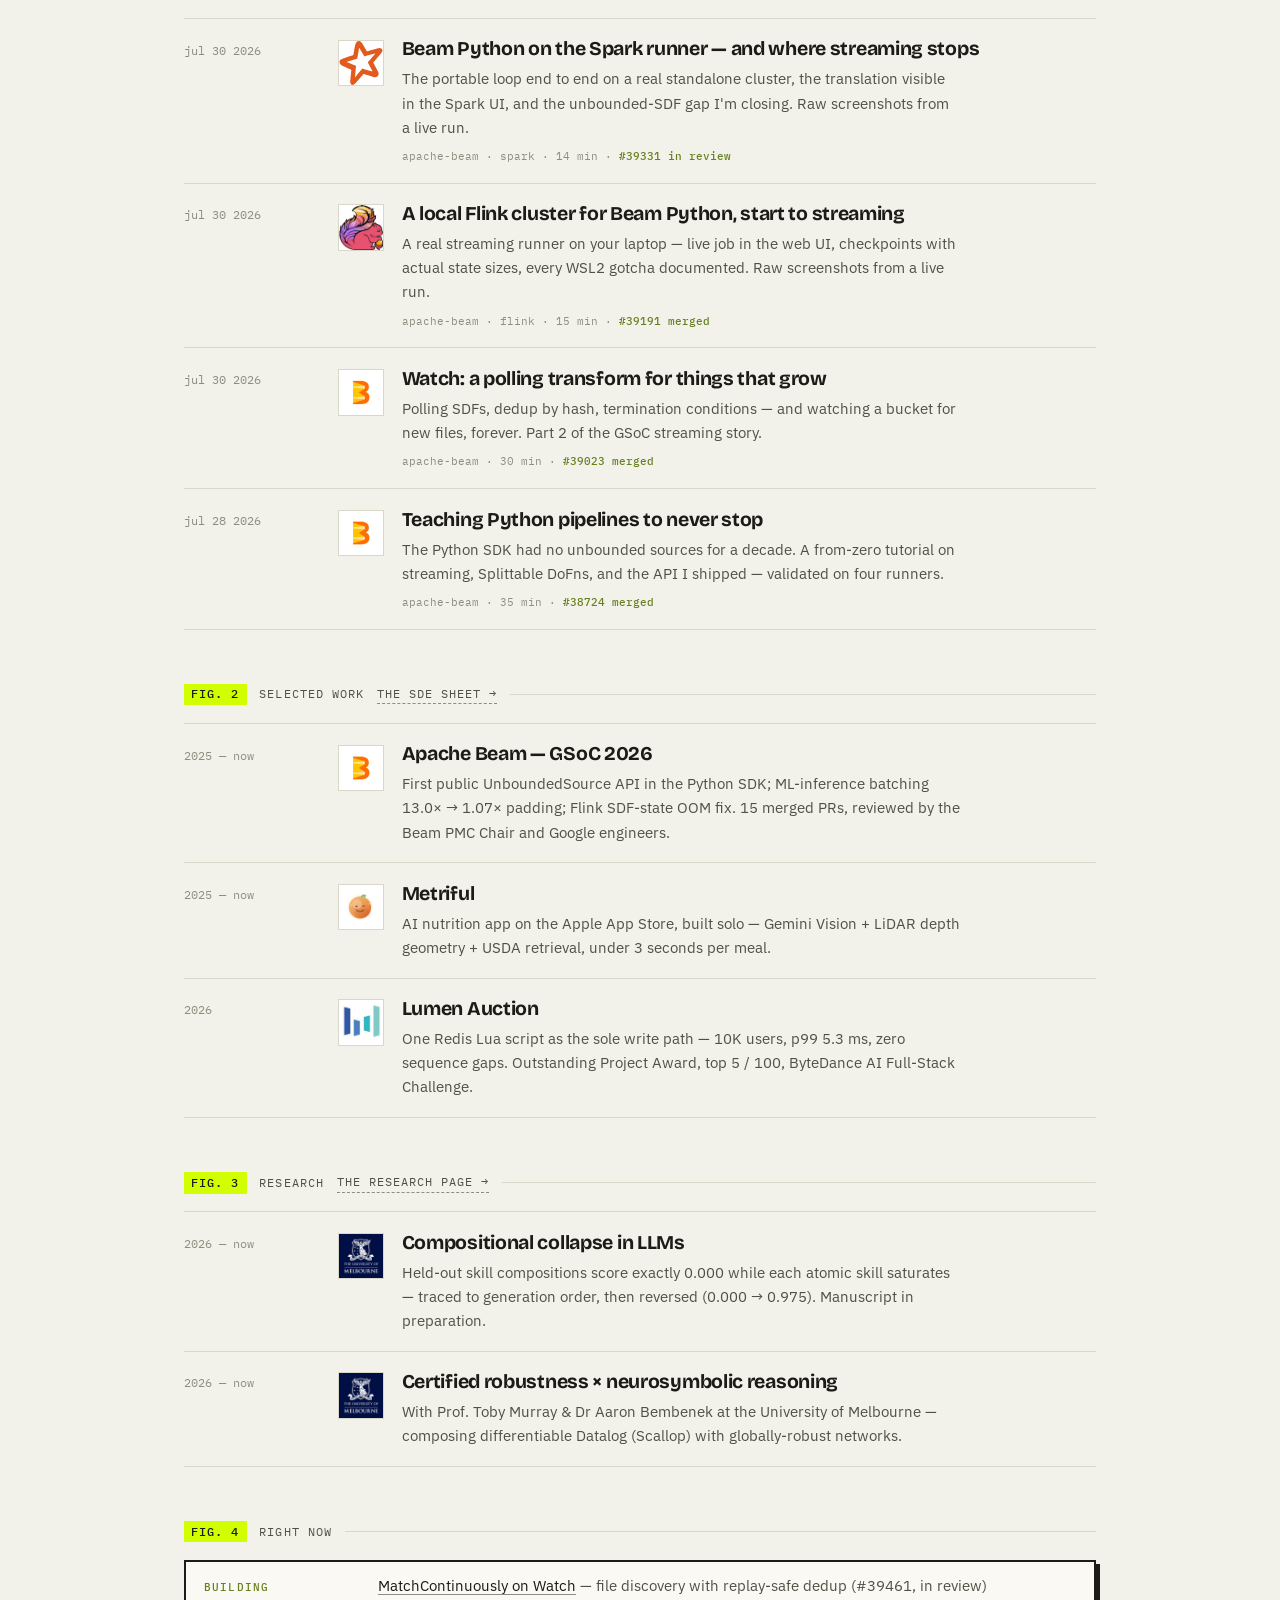
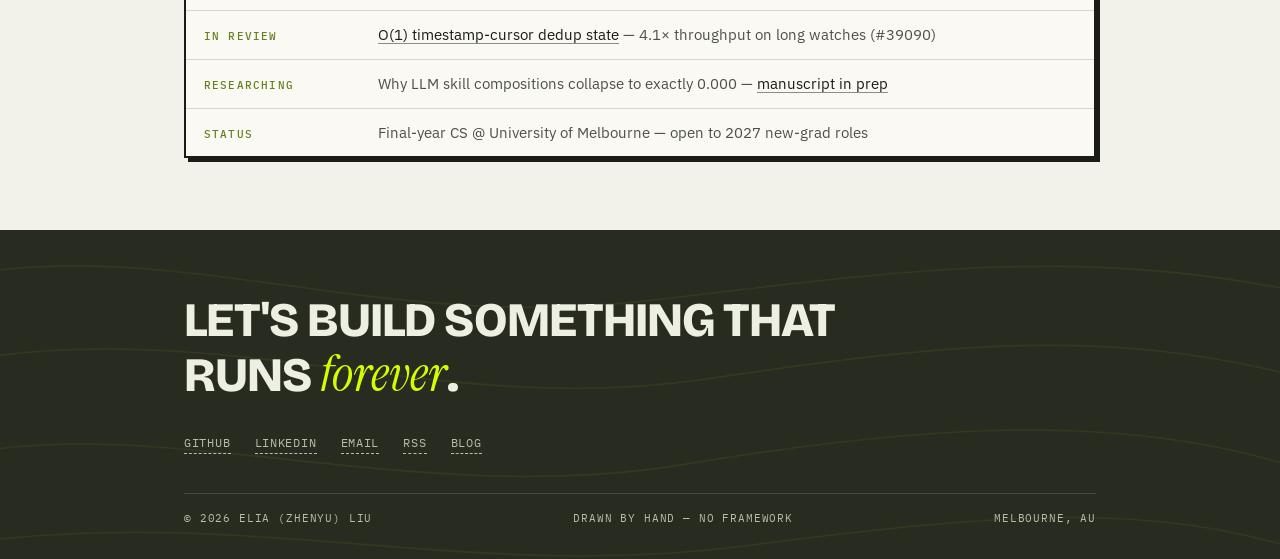
==== commit d335d8b3: "feat: animated journey timeline on home, Watch demo moved into its post, full-bleed logos with user " ====
--- a/index.html
+++ b/index.html
@@ -98,27 +98,38 @@
     </div>
 
     <section class="fig" aria-labelledby="fig0">
-      <div class="fig-cap" id="fig0"><span class="no">FIG. 0</span><span>live — the Watch transform I merged into Beam (PR #39023). feed it.</span></div>
-      <div class="sim" id="sim">
-        <div class="sim-head">
-          <span class="t">Watch(<b>list_bucket</b>, poll_interval=3s) — emits each file <b>exactly once</b></span>
-          <span class="wm" id="wm">watermark —:—:—</span>
-        </div>
-        <div class="sim-body">
-          <div class="lane"><h4>BUCKET ./landing</h4><div id="bucket"></div></div>
-          <div class="pipe"><span class="arrow">──── poll ───▶</span><span class="lbl" id="pollno">poll #0</span></div>
-          <div class="lane"><h4>EMITTED (DOWNSTREAM)</h4><div id="out"></div></div>
-        </div>
-        <div class="sim-log" id="log">standing by — drop a file into the bucket.</div>
-        <div class="sim-controls">
-          <button class="btn primary" id="add" type="button">+ drop new file</button>
-          <button class="btn" id="dup" type="button">+ drop duplicate</button>
-          <span class="hint">dedup = blake2b(key) against checkpointed state</span>
-        </div>
-      </div>
-      <p class="sim-note">This widget mirrors the real semantics: every poll re-lists the whole
-        bucket, but state remembers what was emitted — duplicates are struck, and a crash-restart
-        wouldn't re-emit. <a href="/blog/beam-python-watch-transform/">Read how the real one works →</a></p>
+      <div class="fig-cap" id="fig0"><span class="no">FIG. 0</span><span>the pipeline so far — still streaming</span></div>
+      <div class="journey" id="journey">
+        <div class="j-wrap">
+          <div class="j-line" aria-hidden="true"><span class="j-dot"></span></div>
+          <ol class="j-nodes">
+            <li class="j-node">
+              <span class="j-logo"><img src="/assets/img/logos/unimelb.png" alt="University of Melbourne" width="64" height="64"></span>
+              <b>2024</b><span class="j-t">BSc computer science, University of Melbourne</span>
+            </li>
+            <li class="j-node">
+              <span class="j-logo"><img src="/assets/img/logos/metriful.png" alt="Metriful" width="64" height="64"></span>
+              <b>2025</b><span class="j-t">Metriful — AI nutrition app, solo on the App Store</span>
+            </li>
+            <li class="j-node">
+              <span class="j-logo"><img src="/assets/img/logos/gsoc.png" alt="Google Summer of Code" width="64" height="64"></span>
+              <b>dec 2025</b><span class="j-t">selected — Google Summer of Code, Apache Beam</span>
+            </li>
+            <li class="j-node">
+              <span class="j-logo"><img src="/assets/img/logos/beamwide.png" alt="Apache Beam" width="64" height="64"></span>
+              <b>2026</b><span class="j-t">15 PRs merged — unbounded sources &amp; Watch</span>
+            </li>
+            <li class="j-node">
+              <span class="j-logo"><img src="/assets/img/logos/bytedance.png" alt="ByteDance" width="64" height="64"></span>
+              <b>2026</b><span class="j-t">top 5 / 100 — ByteDance AI Full-Stack Challenge</span>
+            </li>
+            <li class="j-node">
+              <span class="j-logo"><img src="/assets/img/logos/unimelb.png" alt="University of Melbourne" width="64" height="64"></span>
+              <b>now</b><span class="j-t">AI/ML research — robust ML × neurosymbolic</span>
+            </li>
+          </ol>
+        </div>
+      </div>
     </section>
 
     <section class="manifesto bleed" aria-label="Manifesto">
@@ -142,13 +153,21 @@
         <div class="row">
           <span class="when">jul 30 2026</span>
           <div class="hasico">
-            <span class="row-ico"><img src="/assets/img/logos/flink.svg" alt="" width="46" height="46" loading="lazy"></span>
-            <h3><a href="/blog/beam-python-local-flink/">Runner field notes: a local Flink cluster, then the Spark runner</a></h3>
-            <p>Two hands-on guides with raw screenshots from live runs — a real streaming job on
-              Flink 1.20 (checkpoints included), and the portable Spark loop end to end, plus the
-              unbounded-SDF gap I'm closing in <a href="https://github.com/apache/beam/pull/39331">#39331</a>.
-              Also: <a href="/blog/beam-python-spark-runner/">part 2, Spark</a>.</p>
-            <div class="refs">apache-beam · flink · spark · 15 + 14 min</div>
+            <span class="row-ico"><img src="/assets/img/logos/spark-icon.svg" alt="" width="46" height="46" loading="lazy"></span>
+            <h3><a href="/blog/beam-python-spark-runner/">Beam Python on the Spark runner — and where streaming stops</a></h3>
+            <p>The portable loop end to end on a real standalone cluster, the translation visible in
+              the Spark UI, and the unbounded-SDF gap I'm closing. Raw screenshots from a live run.</p>
+            <div class="refs">apache-beam · spark · 14 min · <span class="pr">#39331 in review</span></div>
+          </div>
+        </div>
+        <div class="row">
+          <span class="when">jul 30 2026</span>
+          <div class="hasico">
+            <span class="row-ico"><img src="/assets/img/logos/flink-sq.png" alt="" width="46" height="46" loading="lazy"></span>
+            <h3><a href="/blog/beam-python-local-flink/">A local Flink cluster for Beam Python, start to streaming</a></h3>
+            <p>A real streaming runner on your laptop — live job in the web UI, checkpoints with
+              actual state sizes, every WSL2 gotcha documented. Raw screenshots from a live run.</p>
+            <div class="refs">apache-beam · flink · 15 min · <span class="pr">#39191 merged</span></div>
           </div>
         </div>
         <div class="row">
@@ -199,7 +218,7 @@
         <div class="row">
           <span class="when">2026</span>
           <div class="hasico">
-            <span class="row-ico"><img src="/assets/img/logos/bytedance.svg" alt="" width="46" height="46" loading="lazy"></span>
+            <span class="row-ico"><img src="/assets/img/logos/bytedance.png" alt="" width="46" height="46" loading="lazy"></span>
             <h3><a href="/sde/#lumen">Lumen Auction</a></h3>
             <p>One Redis Lua script as the sole write path — 10K users, p99 5.3 ms, zero sequence
               gaps. Outstanding Project Award, top 5 / 100, ByteDance AI Full-Stack Challenge.</p>
--- a/assets/css/main.css
+++ b/assets/css/main.css
@@ -537,11 +537,85 @@
   height: 2.9rem;
   border: 1.5px solid var(--line);
   background: #fff;
+  overflow: hidden;
+}
+.row-ico img { width: 100%; height: 100%; object-fit: cover; display: block; }
+
+/* ---------- FIG. 0 — the pipeline so far (animated journey) ---------- */
+
+.journey {
+  margin-top: 1rem;
+  border: 2px solid var(--frame);
+  background: var(--panel);
+  box-shadow: var(--shadow);
+  padding: 1.5rem 1.5rem 1.3rem;
+  overflow-x: auto;
+  position: relative;
+}
+.j-wrap { position: relative; min-width: 54rem; }
+.j-line {
+  position: absolute;
+  top: 1.6rem;
+  left: 1.6rem;
+  right: 1.6rem;
+  border-top: 2px dashed var(--ink3);
+}
+.j-dot {
+  position: absolute;
+  top: -6px;
+  left: 0%;
+  width: 10px;
+  height: 10px;
+  background: var(--green);
+  border: 2px solid var(--frame);
+  border-radius: 50%;
+  box-shadow: 0 0 0 4px var(--lime-soft);
+  transition: left 700ms cubic-bezier(0.2, 0.6, 0.2, 1);
+}
+.j-nodes {
+  position: relative;
   display: grid;
-  place-items: center;
-  padding: 0.32rem;
-}
-.row-ico img { max-width: 100%; max-height: 100%; object-fit: contain; display: block; }
+  grid-template-columns: repeat(6, 1fr);
+  gap: 1rem;
+  list-style: none;
+  margin: 0;
+  padding: 0;
+}
+.j-node {
+  display: flex;
+  flex-direction: column;
+  gap: 0.5rem;
+  opacity: 0.22;
+  transform: translateY(8px);
+  transition: opacity 450ms ease, transform 450ms cubic-bezier(0.2, 0.6, 0.2, 1);
+}
+.j-node.lit { opacity: 1; transform: none; }
+.j-logo {
+  width: 3.2rem;
+  height: 3.2rem;
+  border: 2px solid var(--frame);
+  background: #fff;
+  overflow: hidden;
+  position: relative;
+  z-index: 1;
+}
+.j-node.lit .j-logo { box-shadow: var(--shadow); }
+.j-logo img { width: 100%; height: 100%; object-fit: cover; display: block; }
+.j-node b {
+  font-family: var(--mono);
+  font-weight: 500;
+  font-size: 0.66rem;
+  letter-spacing: 0.1em;
+  text-transform: uppercase;
+  background: var(--lime);
+  color: var(--lime-ink);
+  padding: 0.08rem 0.4rem;
+  align-self: flex-start;
+}
+.j-node .j-t { font-size: 0.83rem; line-height: 1.45; color: var(--ink2); max-width: 15ch; }
+@media (prefers-reduced-motion: reduce) {
+  .j-node { opacity: 1; transform: none; }
+}
 .row h3 {
   font-family: var(--disp);
   font-weight: 700;
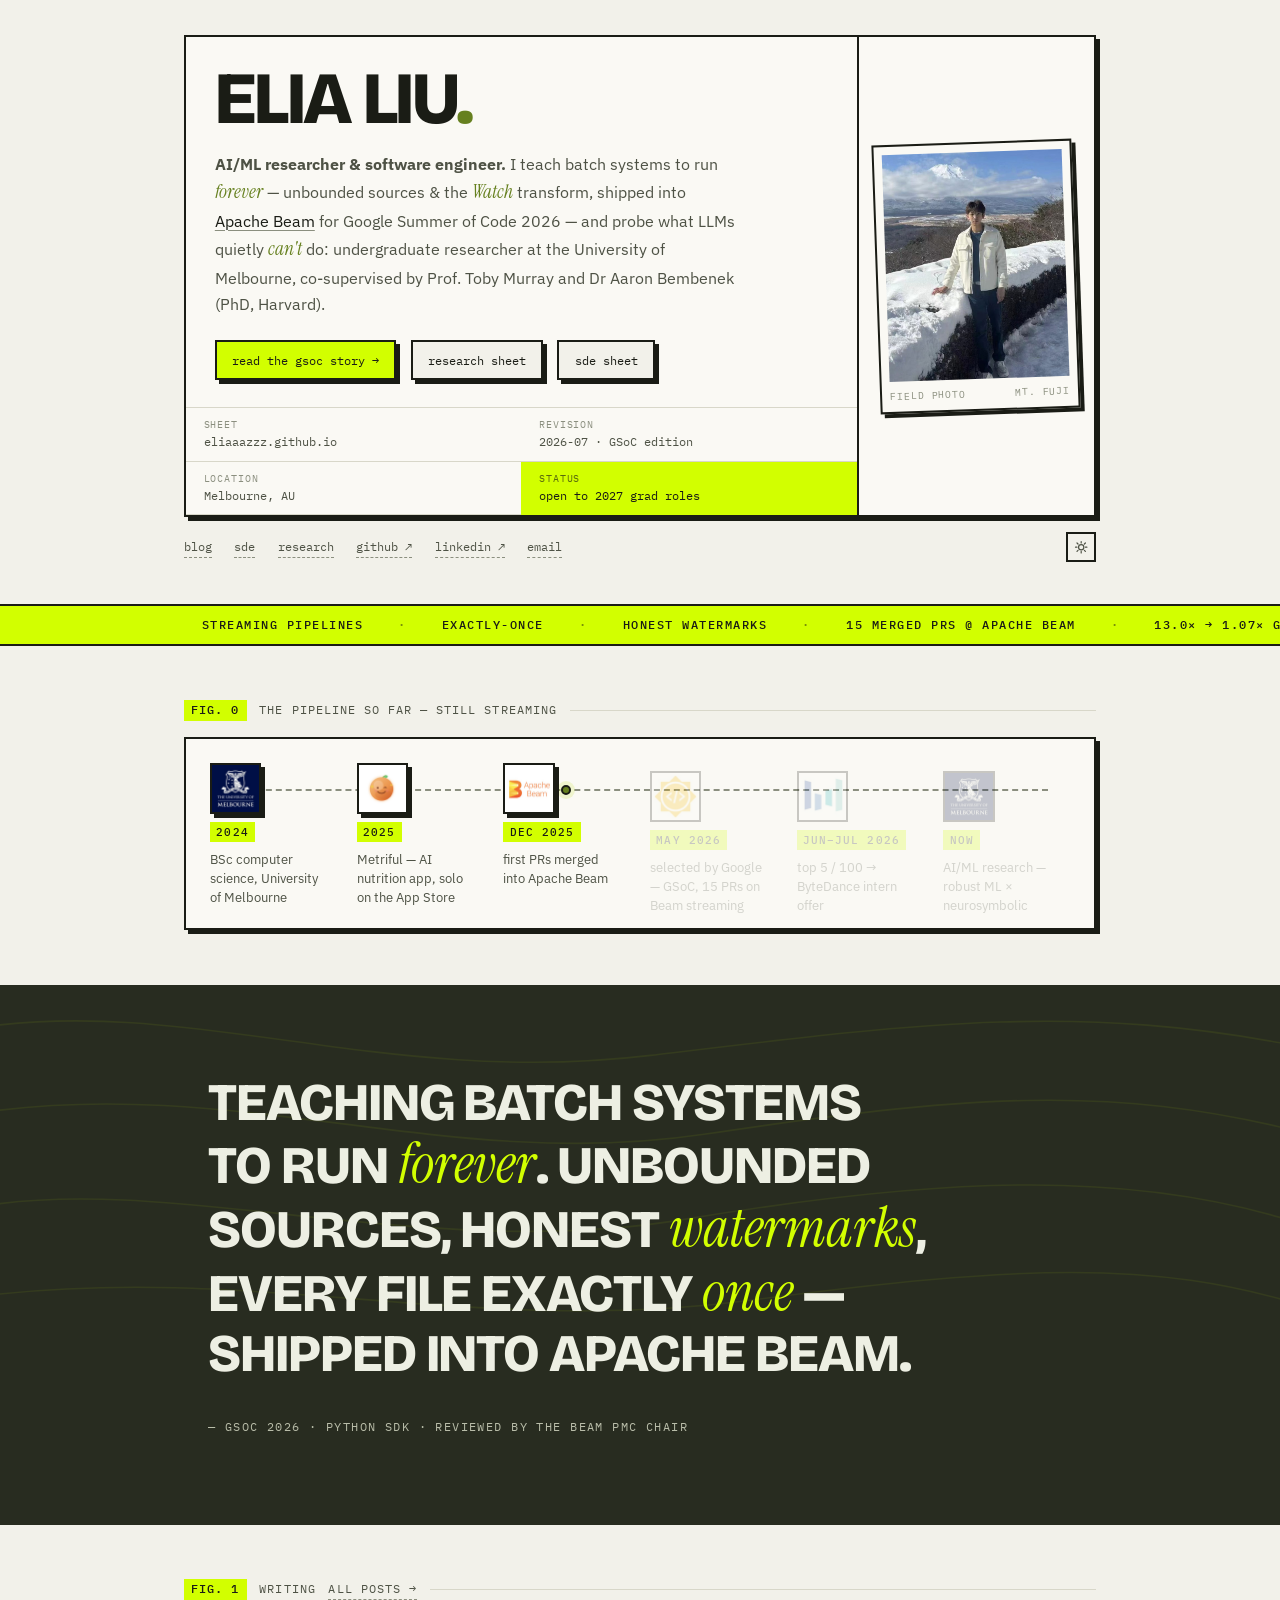
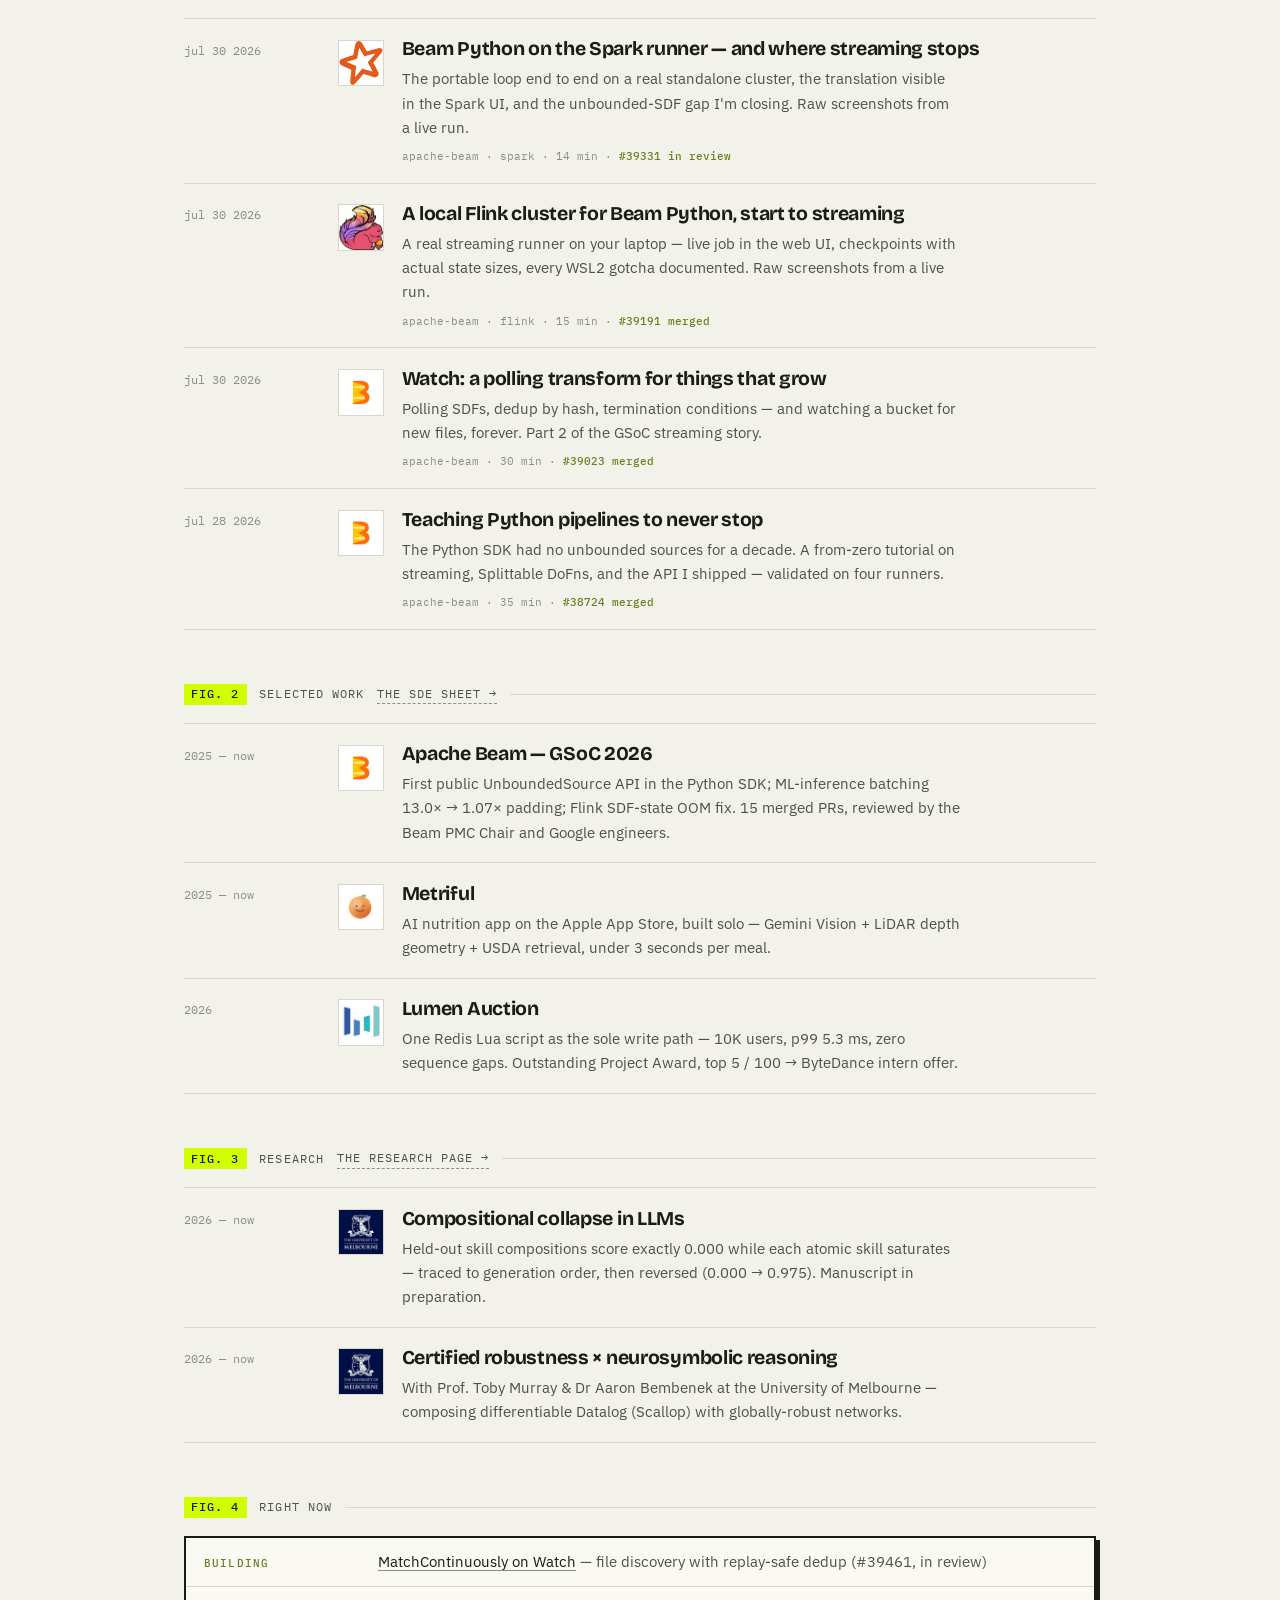
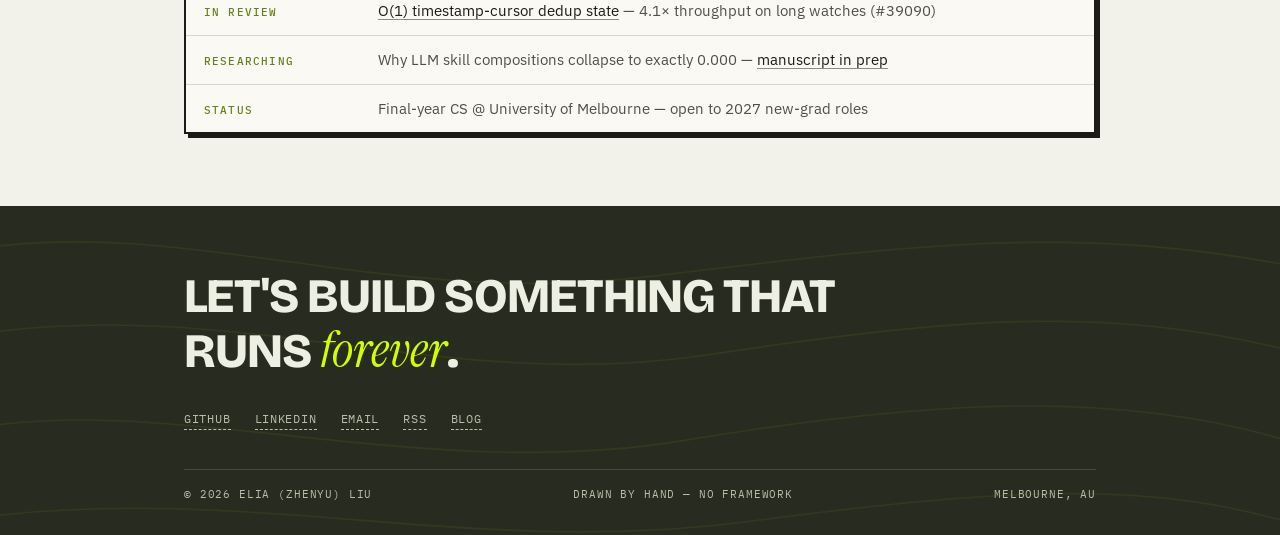
==== commit ec2ba880: "fix: journey chronology - Beam contributions before GSoC selection, ByteDance intern offer outcome" ====
--- a/index.html
+++ b/index.html
@@ -112,16 +112,16 @@
               <b>2025</b><span class="j-t">Metriful — AI nutrition app, solo on the App Store</span>
             </li>
             <li class="j-node">
+              <span class="j-logo"><img src="/assets/img/logos/beamwide.png" alt="Apache Beam" width="64" height="64"></span>
+              <b>dec 2025</b><span class="j-t">first PRs merged into Apache Beam</span>
+            </li>
+            <li class="j-node">
               <span class="j-logo"><img src="/assets/img/logos/gsoc.png" alt="Google Summer of Code" width="64" height="64"></span>
-              <b>dec 2025</b><span class="j-t">selected — Google Summer of Code, Apache Beam</span>
-            </li>
-            <li class="j-node">
-              <span class="j-logo"><img src="/assets/img/logos/beamwide.png" alt="Apache Beam" width="64" height="64"></span>
-              <b>2026</b><span class="j-t">15 PRs merged — unbounded sources &amp; Watch</span>
+              <b>may 2026</b><span class="j-t">selected by Google — GSoC, 15 PRs on Beam streaming</span>
             </li>
             <li class="j-node">
               <span class="j-logo"><img src="/assets/img/logos/bytedance.png" alt="ByteDance" width="64" height="64"></span>
-              <b>2026</b><span class="j-t">top 5 / 100 — ByteDance AI Full-Stack Challenge</span>
+              <b>jun–jul 2026</b><span class="j-t">top 5 / 100 → ByteDance intern offer</span>
             </li>
             <li class="j-node">
               <span class="j-logo"><img src="/assets/img/logos/unimelb.png" alt="University of Melbourne" width="64" height="64"></span>
@@ -221,7 +221,7 @@
             <span class="row-ico"><img src="/assets/img/logos/bytedance.png" alt="" width="46" height="46" loading="lazy"></span>
             <h3><a href="/sde/#lumen">Lumen Auction</a></h3>
             <p>One Redis Lua script as the sole write path — 10K users, p99 5.3 ms, zero sequence
-              gaps. Outstanding Project Award, top 5 / 100, ByteDance AI Full-Stack Challenge.</p>
+              gaps. Outstanding Project Award, top 5 / 100 → ByteDance intern offer.</p>
           </div>
         </div>
       </div>
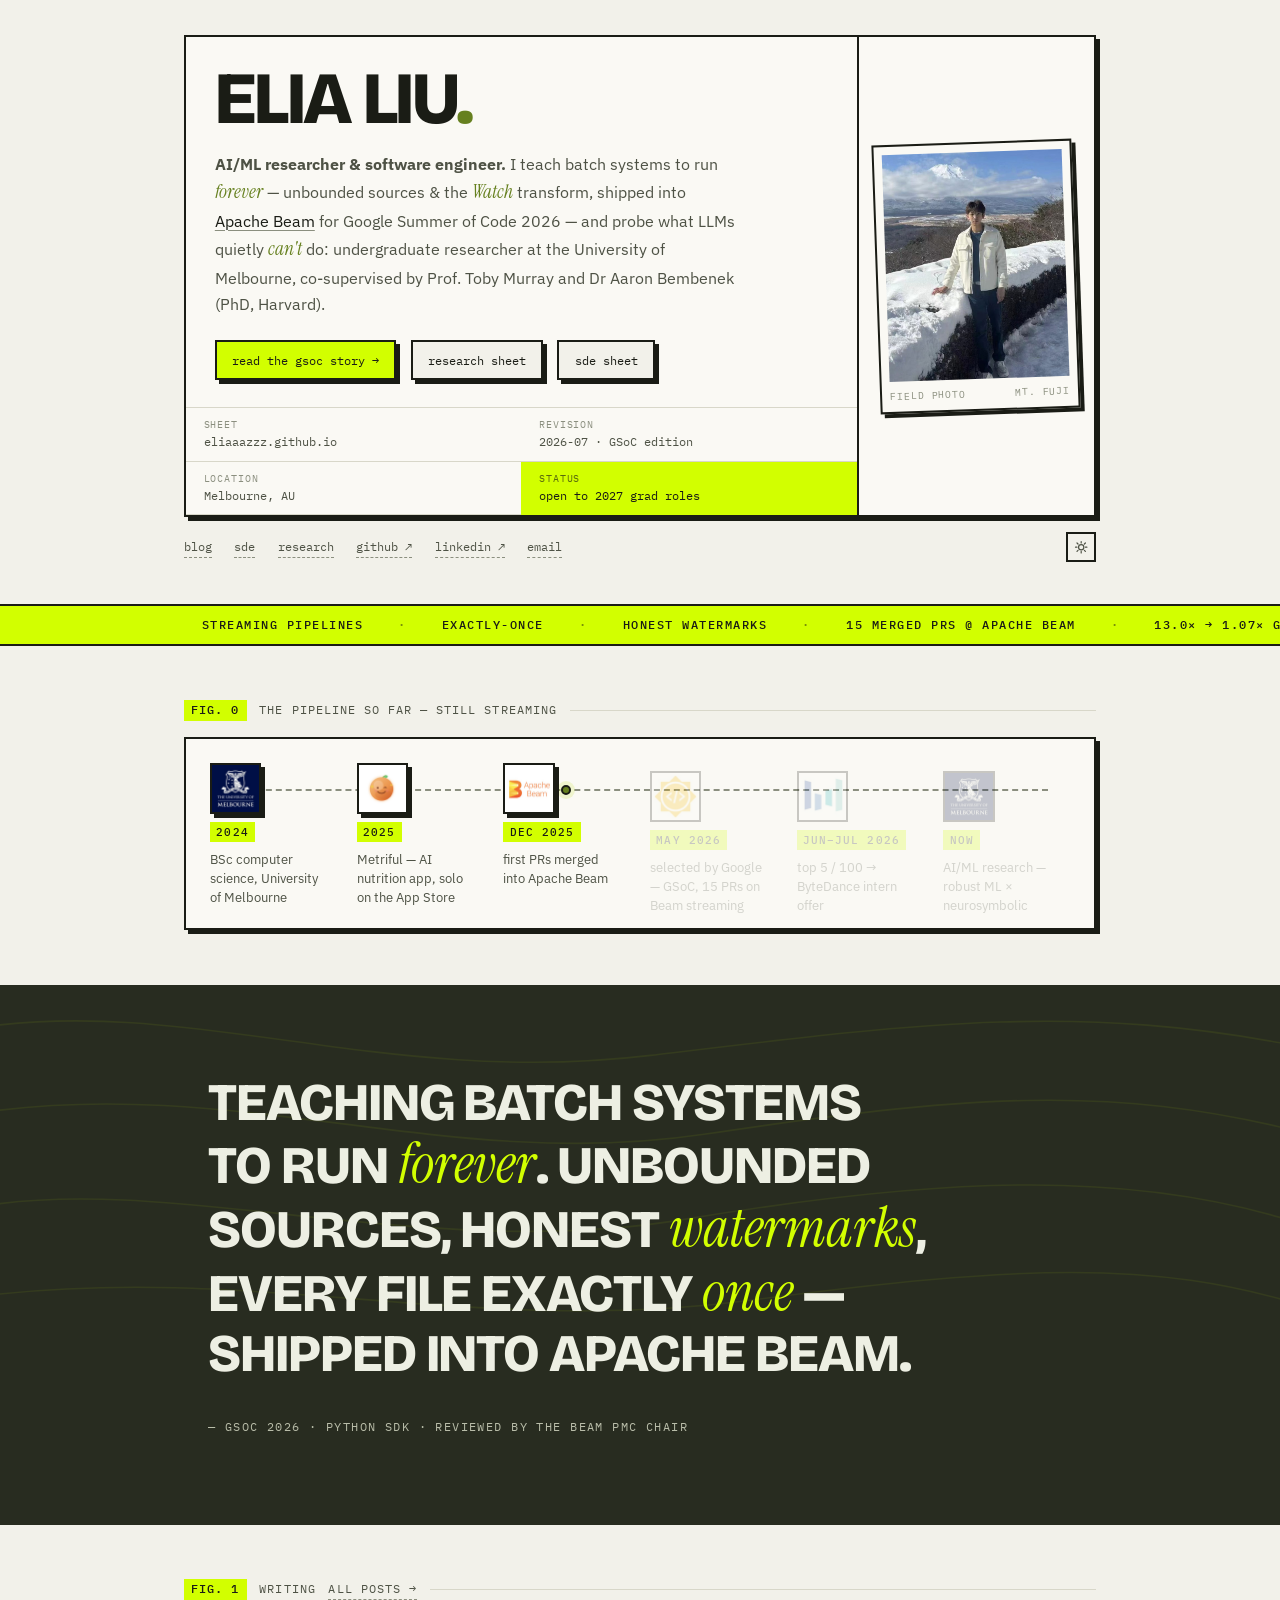
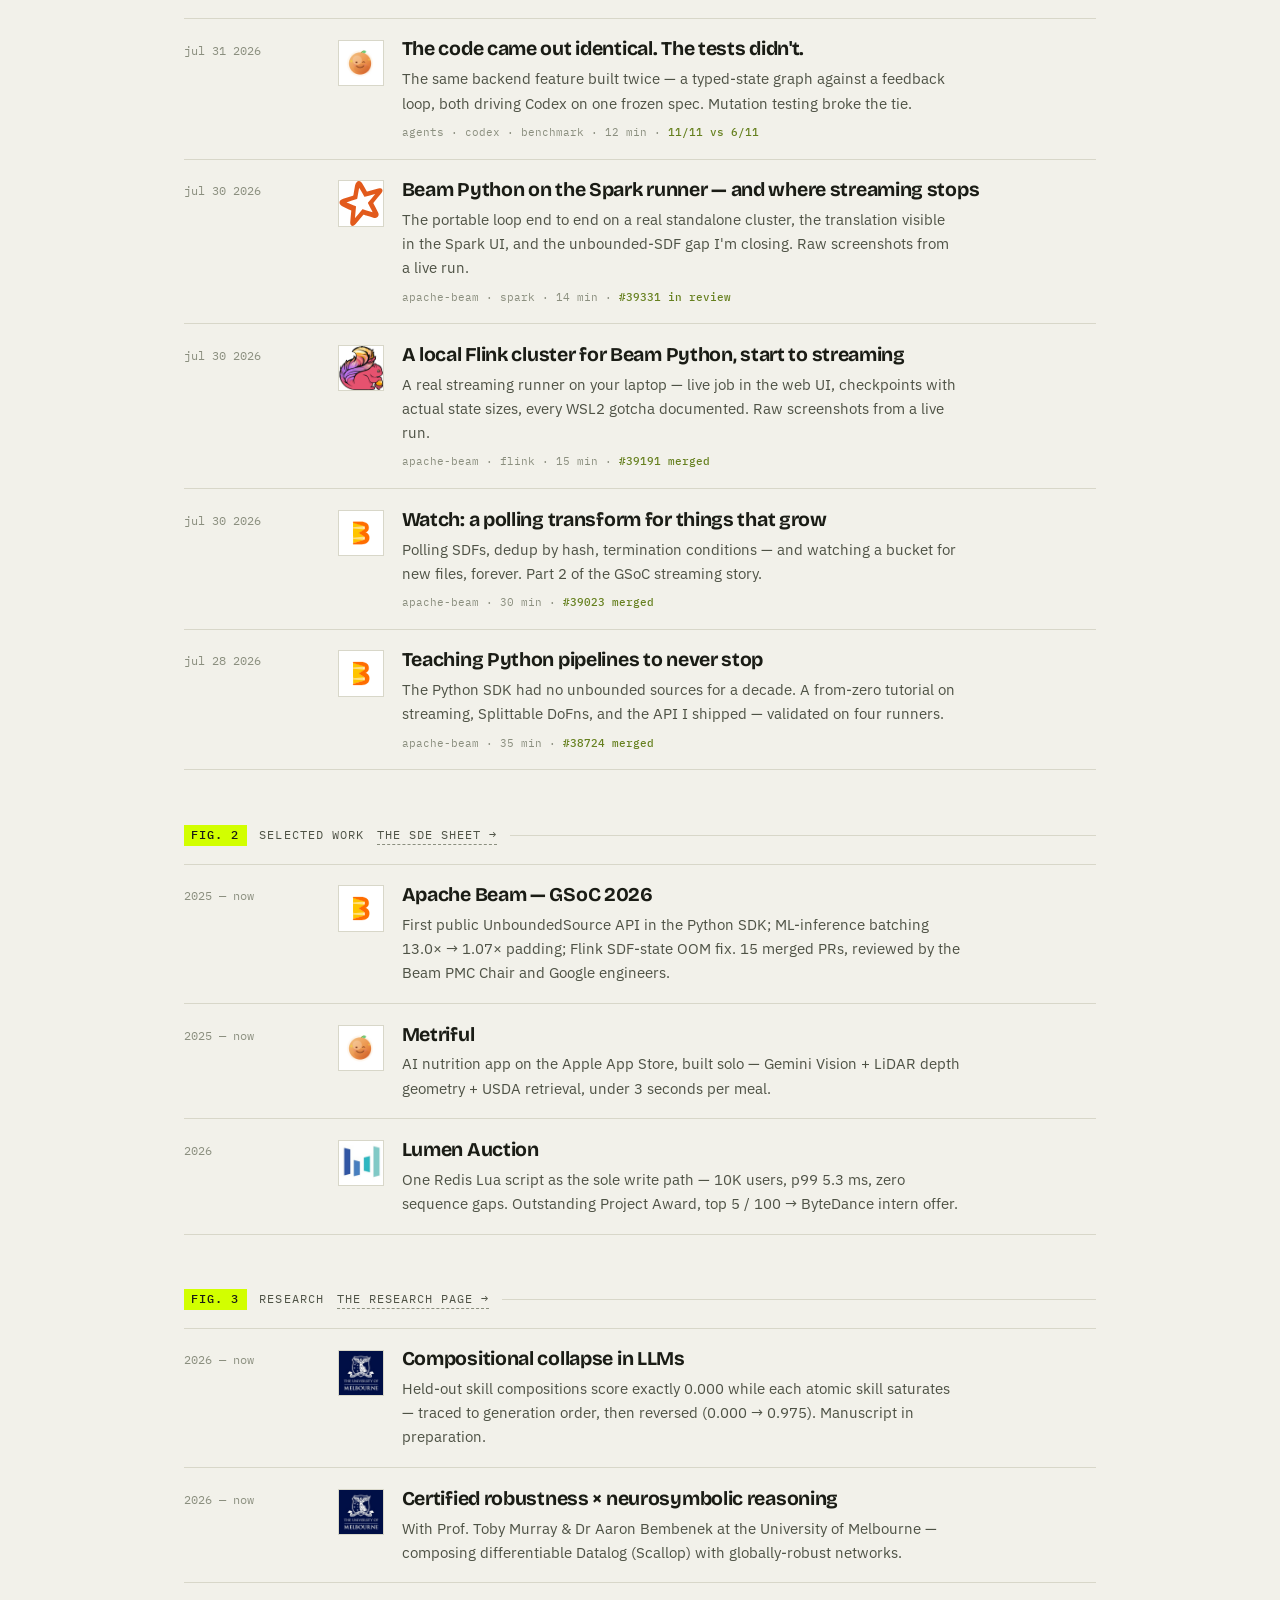
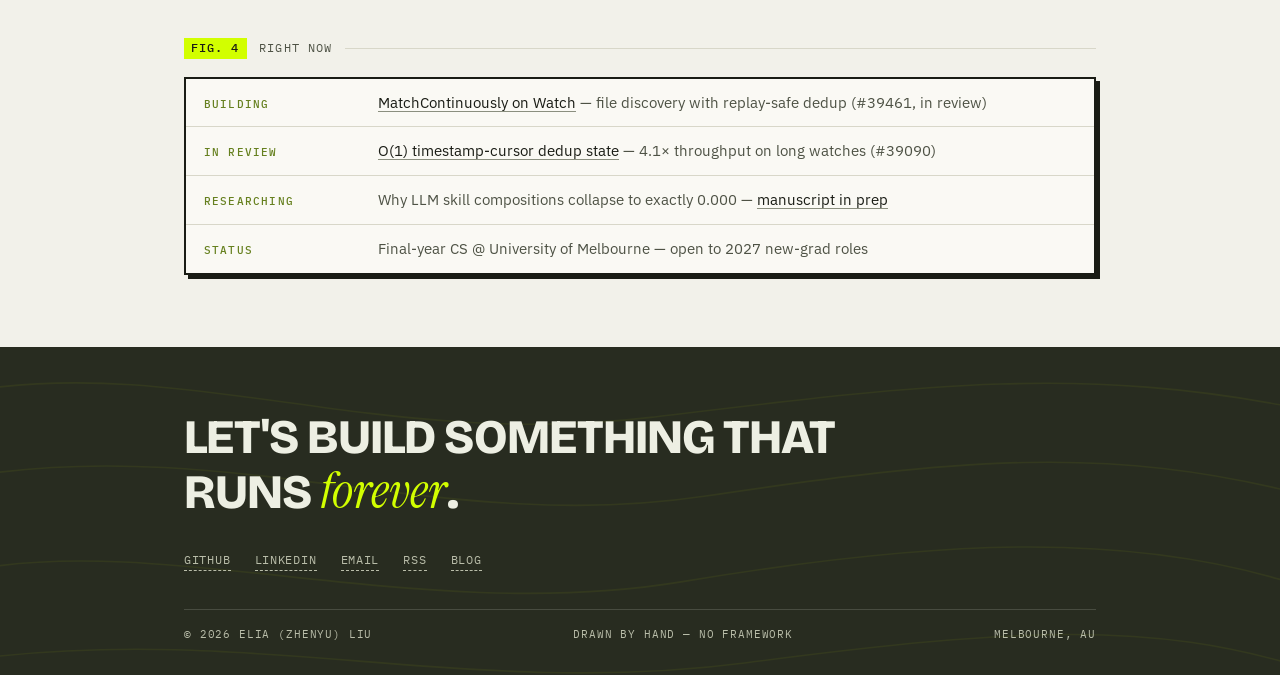
==== commit 6eda98fd: "feat(blog): the same backend feature built twice — graph vs feedback loop New long-form post benchma" ====
--- a/index.html
+++ b/index.html
@@ -151,6 +151,16 @@
       <div class="fig-cap" id="fig1"><span class="no">FIG. 1</span><span>writing</span><a href="/blog/">all posts →</a></div>
       <div class="rows">
         <div class="row">
+          <span class="when">jul 31 2026</span>
+          <div class="hasico">
+            <span class="row-ico"><img src="/assets/img/logos/metriful.png" alt="" width="46" height="46" loading="lazy"></span>
+            <h3><a href="/blog/graph-vs-loop-agent-harness/">The code came out identical. The tests didn't.</a></h3>
+            <p>The same backend feature built twice — a typed-state graph against a feedback loop,
+              both driving Codex on one frozen spec. Mutation testing broke the tie.</p>
+            <div class="refs">agents · codex · benchmark · 12 min · <span class="pr">11/11 vs 6/11</span></div>
+          </div>
+        </div>
+        <div class="row">
           <span class="when">jul 30 2026</span>
           <div class="hasico">
             <span class="row-ico"><img src="/assets/img/logos/spark-icon.svg" alt="" width="46" height="46" loading="lazy"></span>
